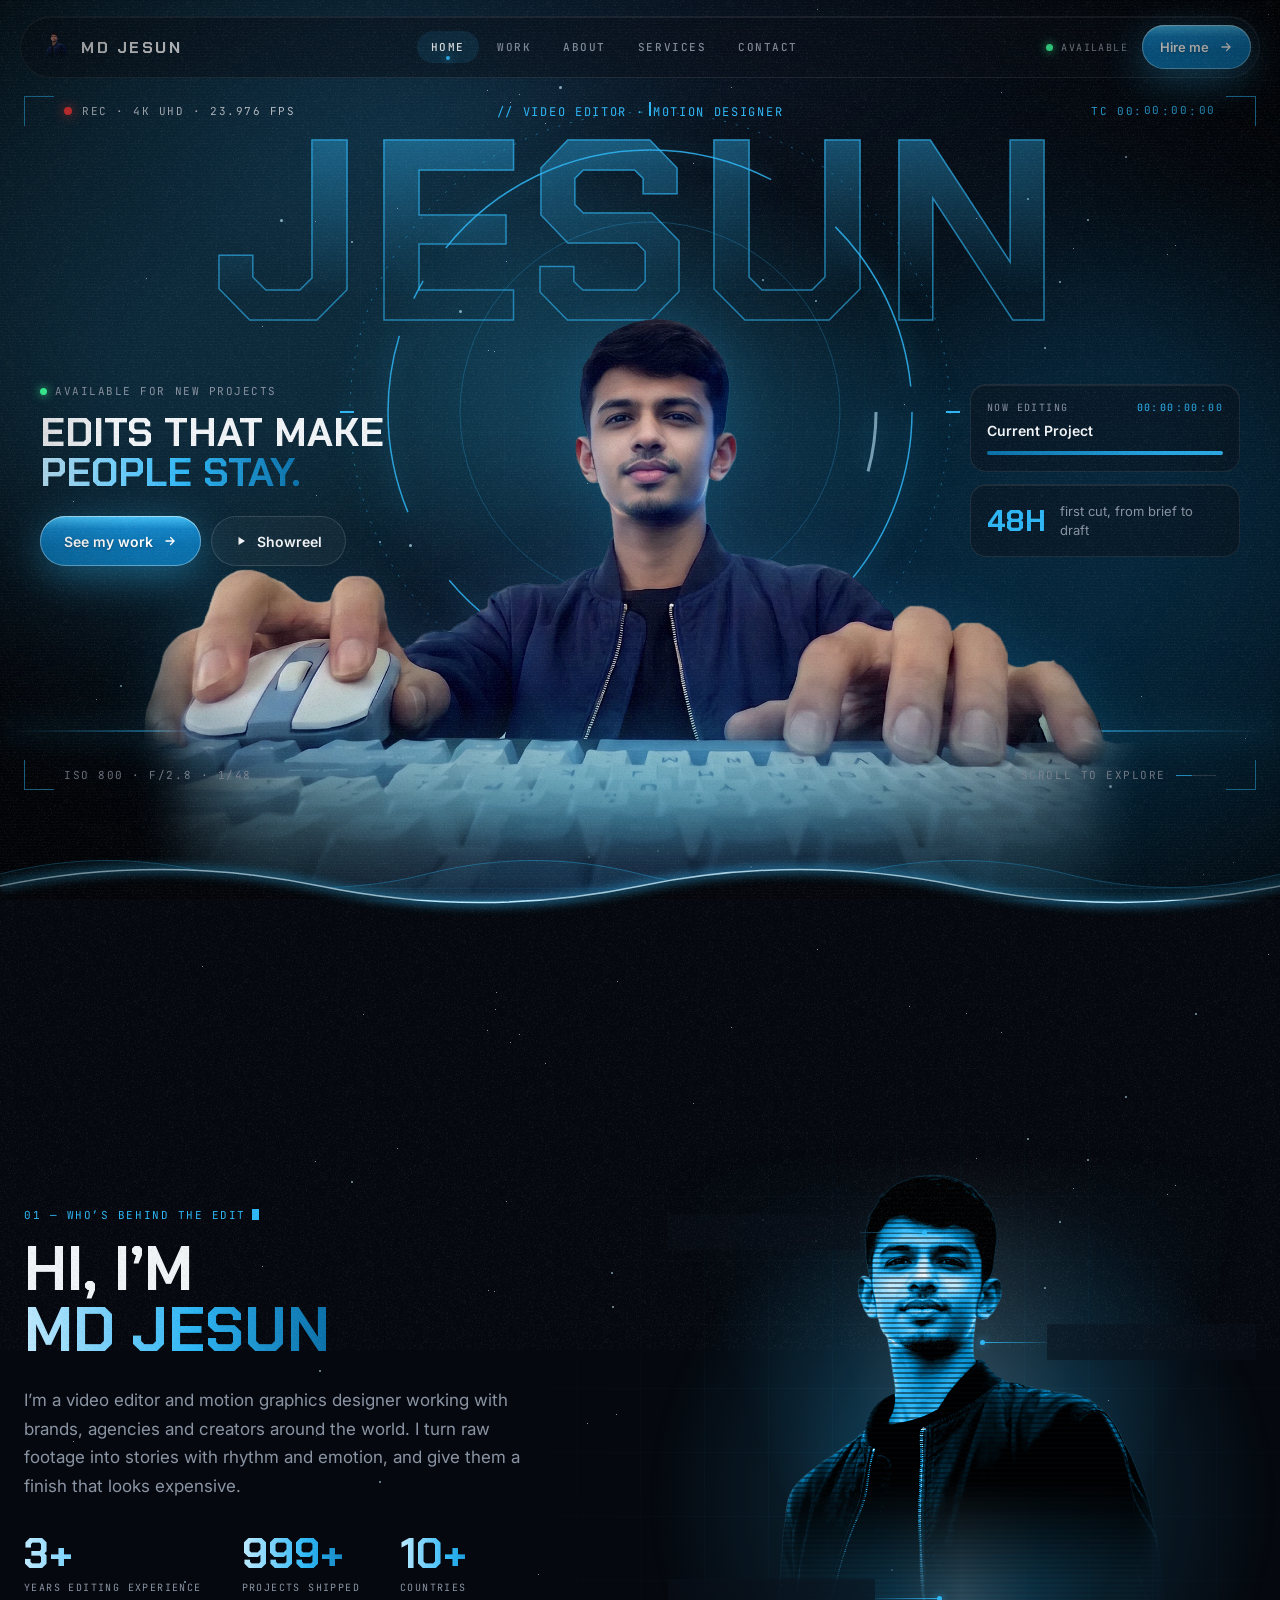
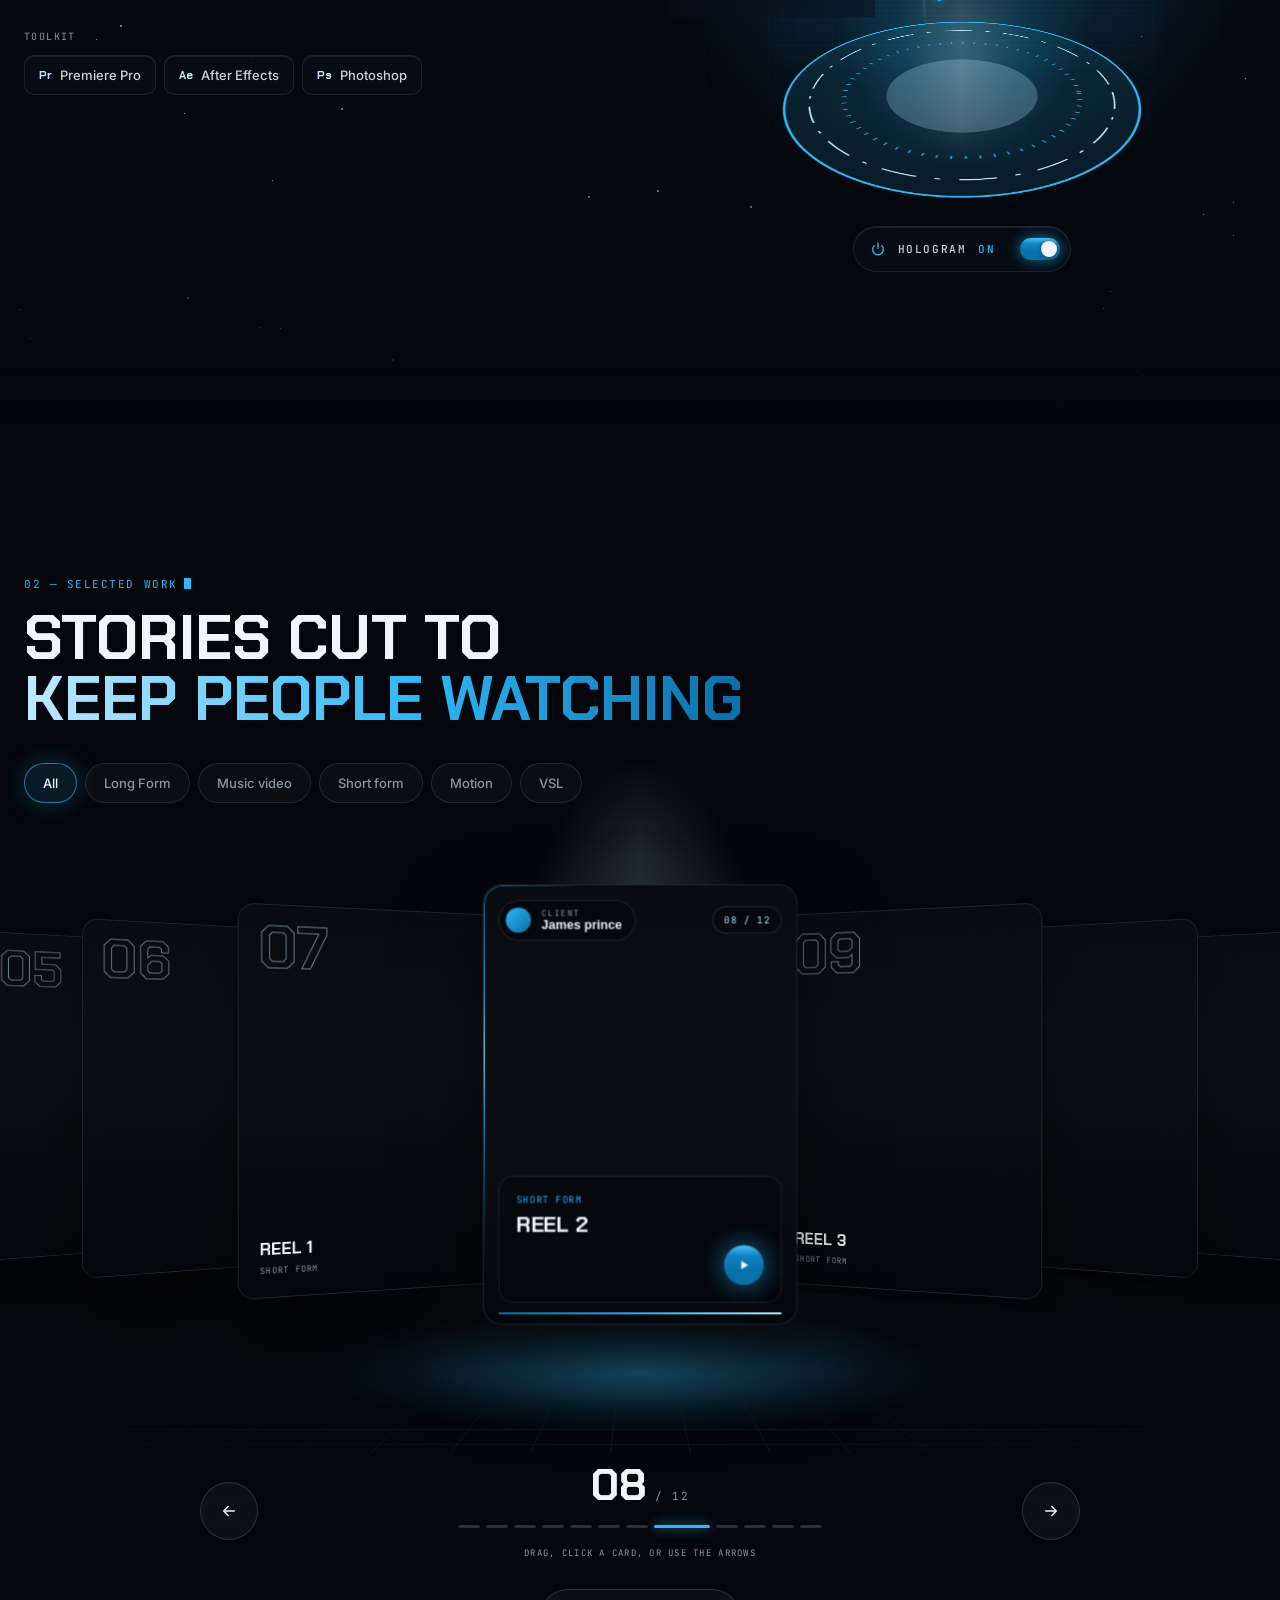
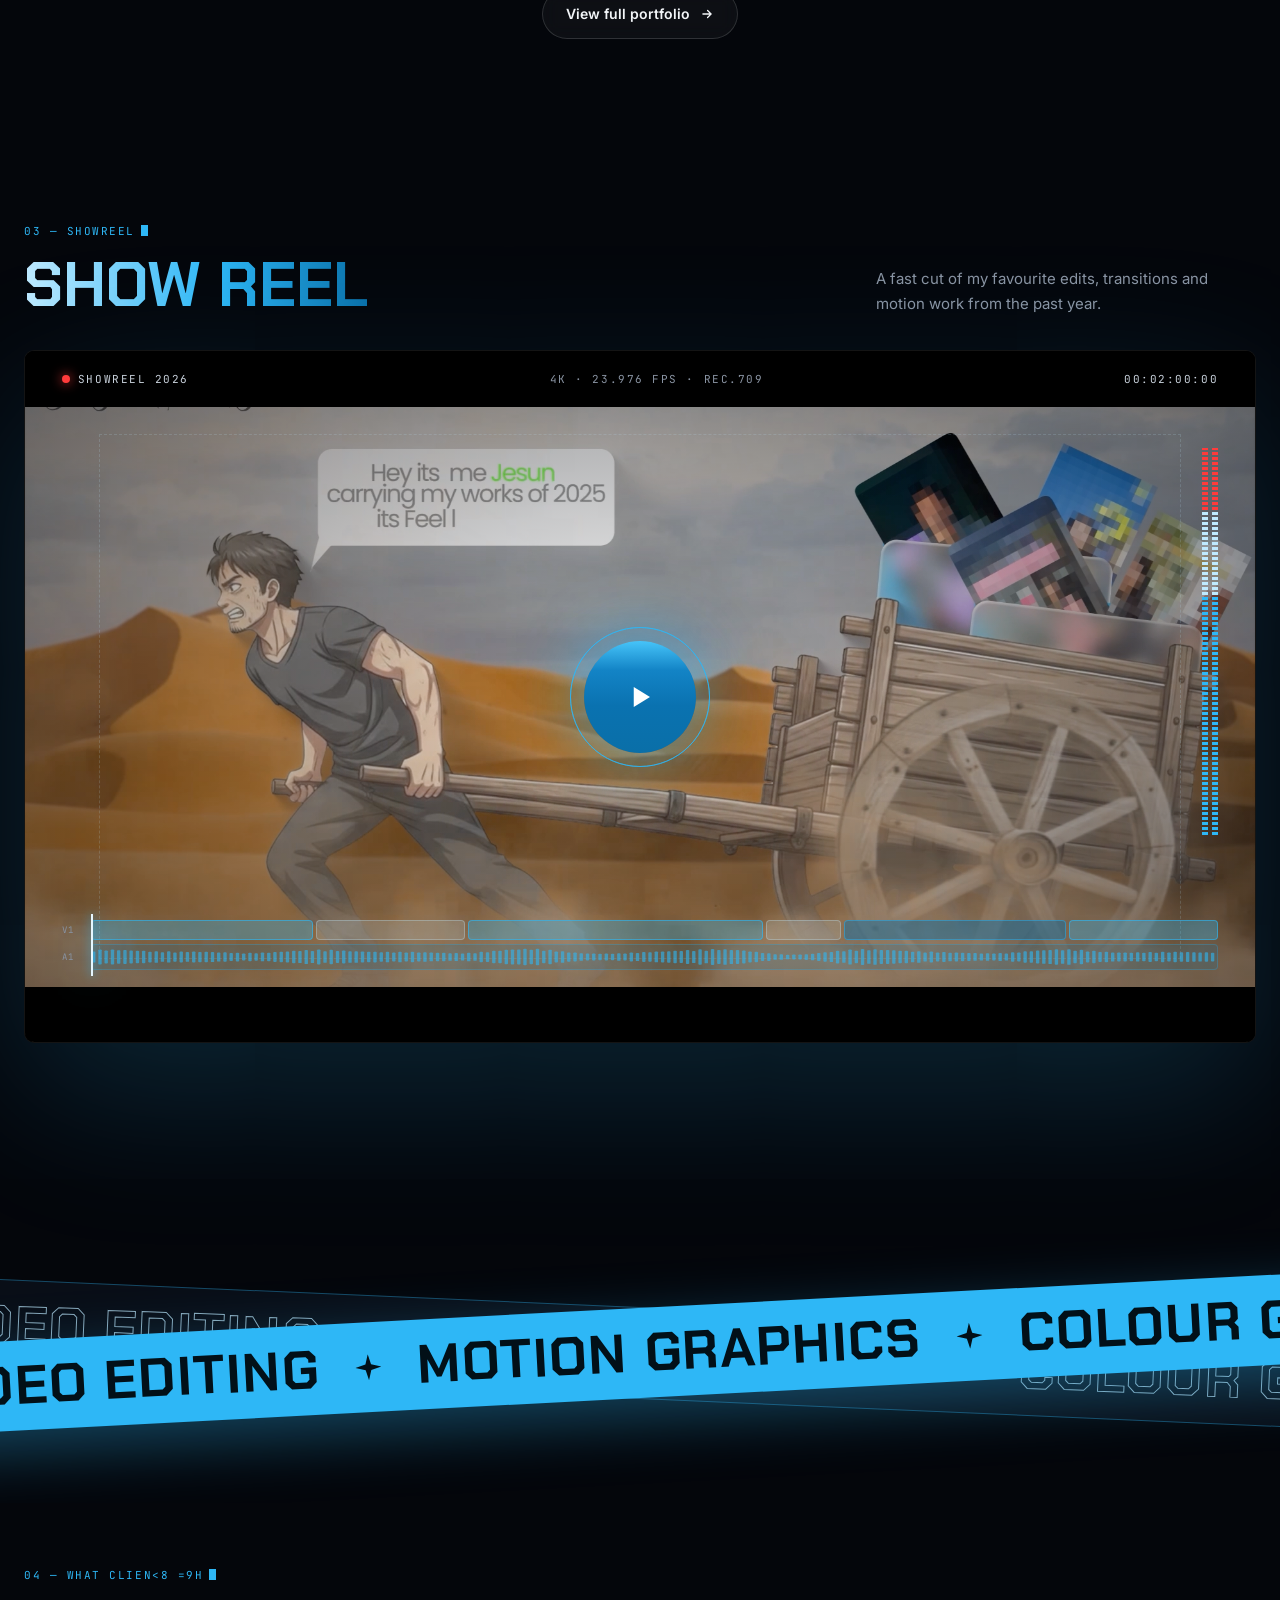
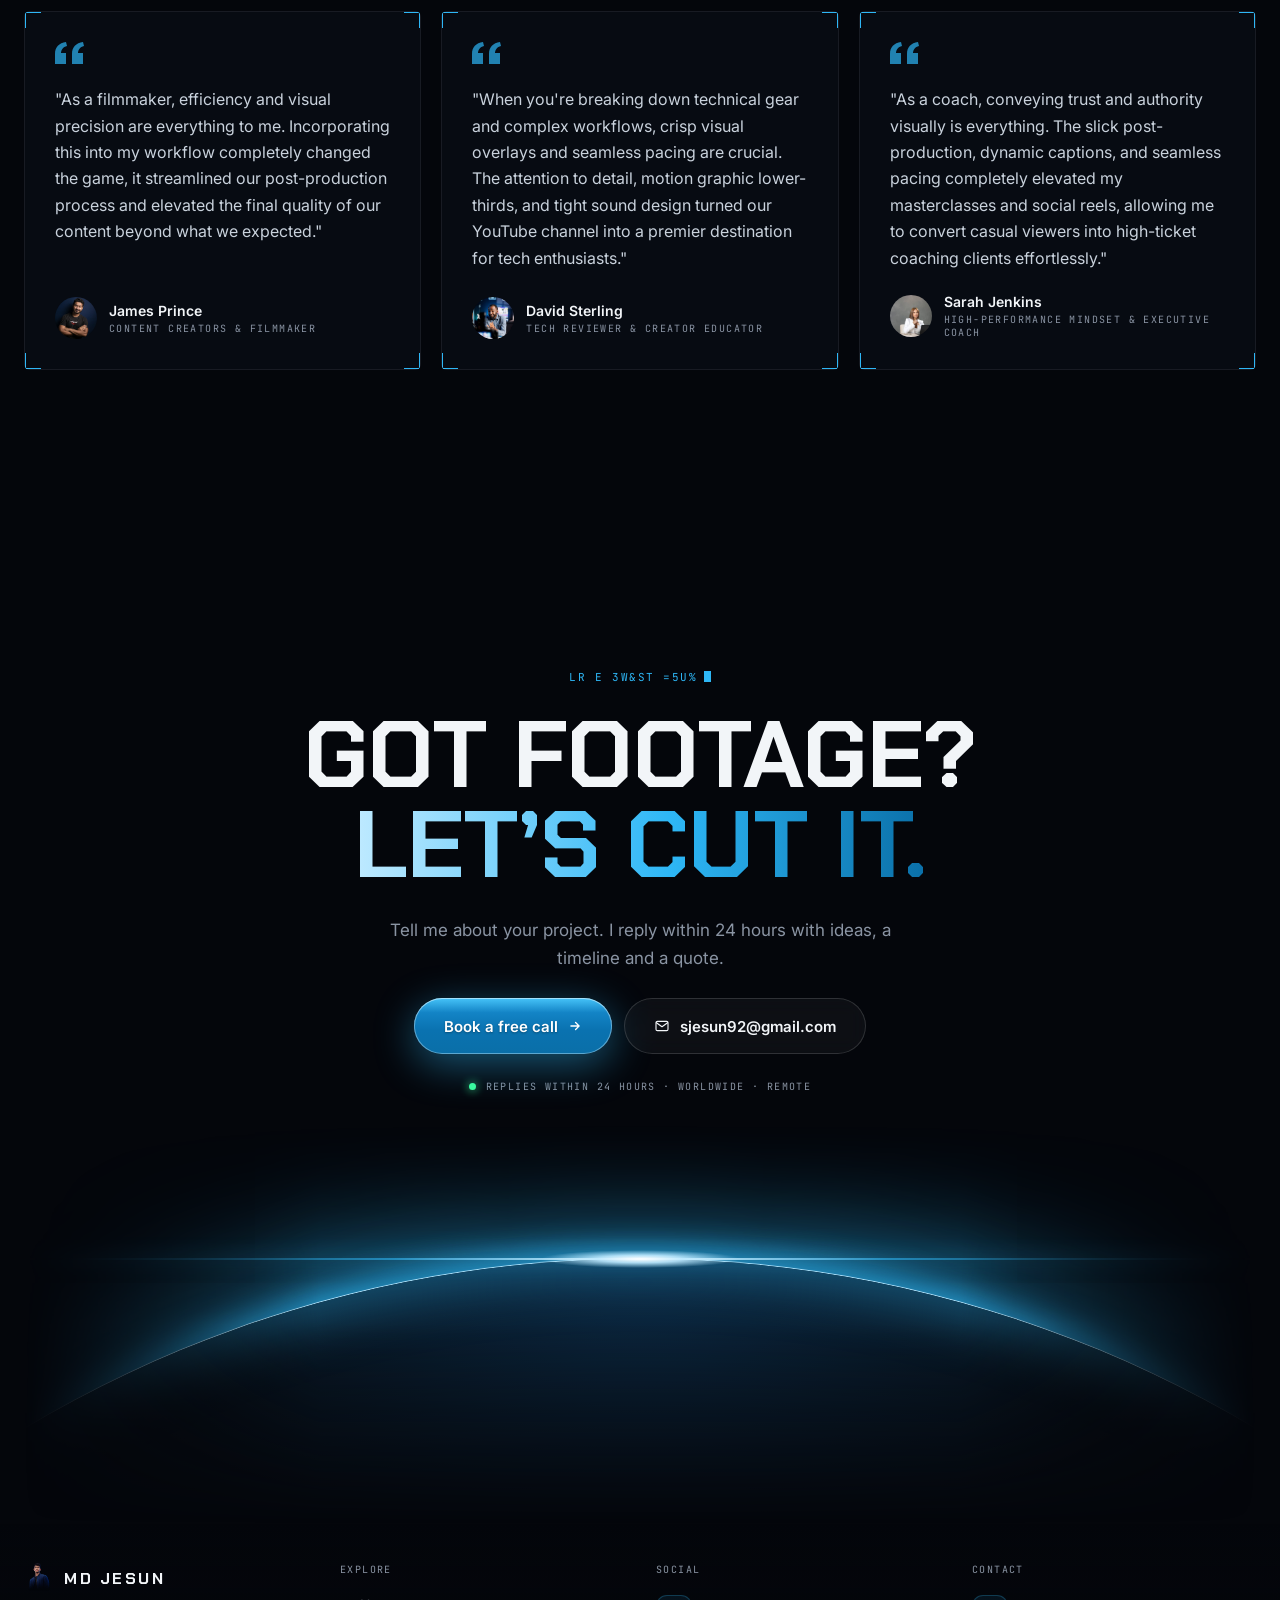
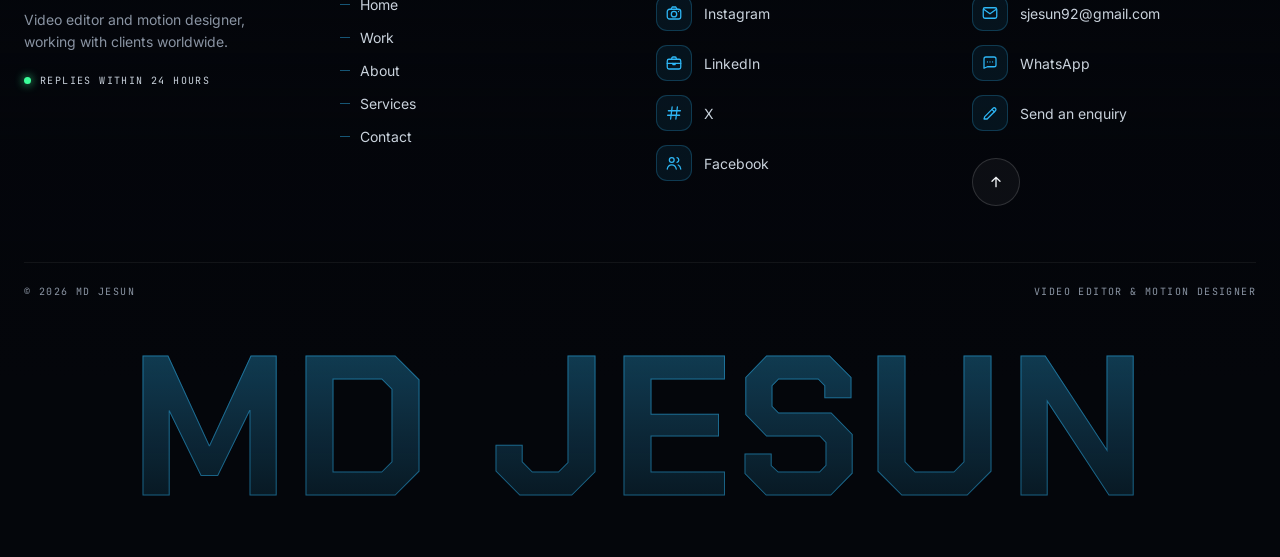
==== index.html @ 1165bc55 "Add files via upload" ====
<!doctype html>
<!-- Static export of the MD Jesun website. Edit content in the Admin Panel (PHP version) and export again. -->
<html lang="en" data-theme="midnight">
<head>
<meta charset="utf-8">
<meta name="viewport" content="width=device-width, initial-scale=1">
<title>MD Jesun — Video Editor &amp; Motion Designer</title>
<meta name="description" content="MD Jesun is a video editor and motion graphics designer cutting commercials, YouTube content and brand films for clients worldwide.">
<meta name="theme-color" content="#04060B">
<meta property="og:type" content="website">
<meta property="og:title" content="MD Jesun — Video Editor &amp; Motion Designer">
<meta property="og:description" content="MD Jesun is a video editor and motion graphics designer cutting commercials, YouTube content and brand films for clients worldwide.">
<link rel="icon" href="assets/img/favicon.svg?v=1793977056">
<link rel="preconnect" href="https://fonts.googleapis.com">
<link rel="preconnect" href="https://fonts.gstatic.com" crossorigin>
<link href="https://fonts.googleapis.com/css2?family=Chakra+Petch:wght@500;600;700&amp;family=Inter:wght@400;500;600&amp;family=JetBrains+Mono:wght@400;500;600&amp;display=swap" rel="stylesheet">
<link rel="stylesheet" href="assets/css/themes.css?v=1793976579">
<link rel="stylesheet" href="assets/css/style.css?v=1794069111">
<style>@view-transition{navigation:auto}</style>
<script>try{if(sessionStorage.getItem('mdj-intro')){document.documentElement.classList.add('no-intro')}else{sessionStorage.setItem('mdj-intro','1')}}catch(e){}</script>
</head>
<body>
<div class="site" id="site" data-page="home">
<div class="intro" aria-hidden="true">
<div class="intro-top"></div>
<div class="intro-bot"></div>
<div class="intro-core">
<svg class="intro-logo ico-b" width="64" height="64" viewBox="0 0 30 30"><path class="strk" d="M15 1.5 27 8.5v13L15 28.5 3 21.5v-13z" fill="none" stroke="currentColor" stroke-width="1.2"></path><path class="fillp" d="M12 10v10l8-5z" fill="currentColor"></path></svg>
<div class="intro-name">MD Jesun</div>
<div class="intro-bar"><span></span></div>
<div class="intro-num"></div>
</div>
<div class="intro-line"></div>
</div>
<div class="sprog" aria-hidden="true"><i id="sprog"></i></div>
<div class="bgfx" aria-hidden="true">
<div class="aur aur1"></div><div class="aur aur2"></div><div class="aur aur3"></div>
<div class="bggrid"></div>
<div class="stars s1"></div><div class="stars s2"></div><div class="stars s3"></div>
<div class="streak"></div><div class="streak streak2"></div>
</div>
<div class="fx-vig" aria-hidden="true"></div>
<div class="fx-scan" aria-hidden="true"></div>
<div class="fx-grain" aria-hidden="true"></div>
<div class="cursor" data-cursor-el="1" aria-hidden="true">
<div class="cur-ring" data-cur-ring="1"><i></i><span class="cur-lbl"><span class="l-play">Play</span><span class="l-drag">Drag</span><span class="l-view">View</span></span></div>
<div class="cur-dot" data-cur-dot="1"></div>
</div>
<header class="nav-wrap">
<nav class="nav glass" aria-label="Main">
<a class="brand" href="/" aria-label="MD Jesun, home">
<img class="brand-logo" src="uploads/holo-jesun-20261107-160005-092f34.webp?v=1794075524" alt="" width="30" height="30"><span class="display" style="font-weight: 700; font-size: 16px; letter-spacing: .16em">MD Jesun</span>
</a>
<div class="navlinks">
<a class="navlink active" href="/" aria-current="page">Home</a>
<a class="navlink" href="/portfolio">Work</a>
<a class="navlink" href="/about">About</a>
<a class="navlink" href="/services">Services</a>
<a class="navlink" href="/contact">Contact</a>
</div>
<div class="nav-right">
<span class="avail mono"><span class="gdot"></span>Available</span>
<a class="btn btn-primary btn-sm" href="/contact" data-magnet="1">Hire me<svg width="14" height="14" viewBox="0 0 24 24" fill="none" stroke="currentColor" stroke-width="2.2" stroke-linecap="round" aria-hidden="true"><path d="M5 12h14M13 6l6 6-6 6"></path></svg></a>
<button class="menu-btn" id="menuBtn" type="button" aria-label="Menu" aria-expanded="false" aria-controls="mmenu"><svg width="18" height="18" viewBox="0 0 24 24" fill="none" stroke="currentColor" stroke-width="2" stroke-linecap="round" aria-hidden="true"><path d="M4 8h16M4 16h16"></path></svg></button>
</div>
</nav>
<div class="mmenu glass" id="mmenu" hidden>
<a class="mlink" href="/">Home</a>
<a class="mlink" href="/portfolio">Work</a>
<a class="mlink" href="/about">About</a>
<a class="mlink" href="/services">Services</a>
<a class="mlink" href="/contact">Contact</a>
<a class="btn btn-primary" href="/contact">Hire me</a>
</div>
</header>
<main style="position: relative; z-index: 1">
<div class="hero-wrap" data-chapter="Intro">
<section id="top" class="hero" aria-label="Introduction">
<div class="hero-inner" data-hero="1">
<div class="h-glow"></div>
<div class="floor"></div>
<div class="horizon"></div>
<div class="par par-rings">
<svg class="rings" viewBox="0 0 640 640" aria-hidden="true">
<g class="spin"><circle cx="320" cy="320" r="300" fill="none" style="stroke: rgb(var(--b) / .5)" stroke-width="1" stroke-dasharray="2 10"></circle></g>
<g class="spin-r"><circle cx="320" cy="320" r="262" fill="none" style="stroke: rgb(var(--b) / .85)" stroke-width="1.5" stroke-dasharray="180 40 20 40 360 80"></circle></g>
<g class="spin-f"><circle cx="320" cy="320" r="226" fill="none" style="stroke: rgb(var(--ice) / .6)" stroke-width="3" stroke-dasharray="60 1360"></circle></g>
<circle cx="320" cy="320" r="190" fill="none" style="stroke: rgb(var(--b) / .25)" stroke-width="1"></circle>
<g class="spin-r"><path d="M320 10v14M320 616v14M10 320h14M616 320h14" style="stroke: rgb(var(--b))" stroke-width="2"></path></g>
</svg>
</div>
<div class="par par-name">
<div class="h-eyebrow mono"><span style="animation-timing-function: steps(33)">// Video editor · Motion designer</span></div>
<h1 class="giant" data-text="JESUN" aria-label="MD Jesun — Video editor &amp; motion designer">JESUN</h1>
</div>
<div class="par par-photo">
<div class="hero-photo" style="--hero-mask: url('/assets/img/hero-jesun.webp')">
<div class="ph-feather">
<div class="ph-reveal">
<img src="assets/img/hero-jesun.webp?v=1793977055" alt="MD Jesun">
<div class="silo ph-tint"></div>
<div class="silo ph-screen"></div>
<div class="silo ph-sweep"></div>
</div>
<div class="silo ph-scan"></div>
</div>
</div>
<div class="kb-glow"></div>
</div>
<span class="dust" style="left: 6%; top: 12%; width: 1px; height: 1px; animation-duration: 6.0s; animation-delay: -0.0s"></span>
<span class="dust" style="left: 43%; top: 65%; width: 2px; height: 2px; animation-duration: 7.6s; animation-delay: -0.7s"></span>
<span class="dust" style="left: 80%; top: 54%; width: 3px; height: 3px; animation-duration: 9.2s; animation-delay: -1.4s"></span>
<span class="dust" style="left: 29%; top: 43%; width: 1px; height: 1px; animation-duration: 10.8s; animation-delay: -2.1s"></span>
<span class="dust" style="left: 66%; top: 32%; width: 2px; height: 2px; animation-duration: 12.4s; animation-delay: -2.8s"></span>
<span class="dust" style="left: 15%; top: 21%; width: 3px; height: 3px; animation-duration: 6.0s; animation-delay: -3.5s"></span>
<span class="dust" style="left: 52%; top: 74%; width: 1px; height: 1px; animation-duration: 7.6s; animation-delay: -4.2s"></span>
<span class="dust" style="left: 89%; top: 63%; width: 2px; height: 2px; animation-duration: 9.2s; animation-delay: -4.9s"></span>
<span class="dust" style="left: 38%; top: 52%; width: 3px; height: 3px; animation-duration: 10.8s; animation-delay: -5.6s"></span>
<span class="dust" style="left: 75%; top: 41%; width: 1px; height: 1px; animation-duration: 12.4s; animation-delay: -6.3s"></span>
<span class="dust" style="left: 24%; top: 30%; width: 2px; height: 2px; animation-duration: 6.0s; animation-delay: -7.0s"></span>
<span class="dust" style="left: 61%; top: 19%; width: 3px; height: 3px; animation-duration: 7.6s; animation-delay: -7.7s"></span>
<span class="dust" style="left: 10%; top: 72%; width: 1px; height: 1px; animation-duration: 9.2s; animation-delay: -8.4s"></span>
<span class="dust" style="left: 47%; top: 61%; width: 2px; height: 2px; animation-duration: 10.8s; animation-delay: -9.1s"></span>
<span class="dust" style="left: 84%; top: 50%; width: 3px; height: 3px; animation-duration: 12.4s; animation-delay: -9.8s"></span>
<span class="dust" style="left: 33%; top: 39%; width: 1px; height: 1px; animation-duration: 6.0s; animation-delay: -10.5s"></span>
<span class="dust" style="left: 70%; top: 28%; width: 2px; height: 2px; animation-duration: 7.6s; animation-delay: -11.2s"></span>
<span class="dust" style="left: 19%; top: 17%; width: 3px; height: 3px; animation-duration: 9.2s; animation-delay: -11.9s"></span>
<span class="dust" style="left: 56%; top: 70%; width: 1px; height: 1px; animation-duration: 10.8s; animation-delay: -12.6s"></span>
<span class="dust" style="left: 93%; top: 59%; width: 2px; height: 2px; animation-duration: 12.4s; animation-delay: -13.3s"></span>
<span class="dust" style="left: 42%; top: 48%; width: 3px; height: 3px; animation-duration: 6.0s; animation-delay: -14.0s"></span>
<span class="dust" style="left: 79%; top: 37%; width: 1px; height: 1px; animation-duration: 7.6s; animation-delay: -14.7s"></span>
<span class="dust" style="left: 28%; top: 26%; width: 2px; height: 2px; animation-duration: 9.2s; animation-delay: -15.4s"></span>
<span class="dust" style="left: 65%; top: 15%; width: 3px; height: 3px; animation-duration: 10.8s; animation-delay: -16.1s"></span>
<span class="dust" style="left: 14%; top: 68%; width: 1px; height: 1px; animation-duration: 12.4s; animation-delay: -16.8s"></span>
<span class="dust" style="left: 51%; top: 57%; width: 2px; height: 2px; animation-duration: 6.0s; animation-delay: -17.5s"></span>
<span class="dust" style="left: 88%; top: 46%; width: 3px; height: 3px; animation-duration: 7.6s; animation-delay: -18.2s"></span>
<span class="dust" style="left: 37%; top: 35%; width: 1px; height: 1px; animation-duration: 9.2s; animation-delay: -18.9s"></span>
<div class="par par-ui">
<div class="hero-left">
<div class="mono hero-tag"><span class="gdot"></span>Available for new projects</div>
<p class="display hero-h"><span class="ln"><span class="d19">Edits that make</span></span><span class="ln"><span class="grad d21">people stay.</span></span></p>
<div class="hero-cta">
<a class="btn btn-primary" href="/portfolio" data-magnet="1">See my work<svg width="14" height="14" viewBox="0 0 24 24" fill="none" stroke="currentColor" stroke-width="2.2" stroke-linecap="round" aria-hidden="true"><path d="M5 12h14M13 6l6 6-6 6"></path></svg></a>
<a class="btn btn-ghost" href="#showreel" data-cur="play" data-video="https://youtu.be/x6DI0gQvqek" data-video-title=" Show reel"><svg width="12" height="12" viewBox="0 0 24 24" aria-hidden="true"><path d="M7 4v16l13-8z" fill="currentColor"></path></svg>Showreel</a>
</div>
</div>
<div class="hero-right">
<div class="hchip d26">
<div class="glass float hchip-in">
<div class="mono" style="font-size: 10px; color: rgb(var(--mut)); display: flex; justify-content: space-between; gap: 10px"><span>Now editing</span><span class="tc" style="color: rgb(var(--b))">00:<span class="tcd"><span class="tcs mm">00
01
02
03
04
05
06
07
08
09
10
11
12
13
14
15
16
17
18
19
20
21
22
23
24
25
26
27
28
29
30
31
32
33
34
35
36
37
38
39
40
41
42
43
44
45
46
47
48
49
50
51
52
53
54
55
56
57
58
59</span></span>:<span class="tcd"><span class="tcs ss">00
01
02
03
04
05
06
07
08
09
10
11
12
13
14
15
16
17
18
19
20
21
22
23
24
25
26
27
28
29
30
31
32
33
34
35
36
37
38
39
40
41
42
43
44
45
46
47
48
49
50
51
52
53
54
55
56
57
58
59</span></span>:<span class="tcd"><span class="tcs ff">00
01
02
03
04
05
06
07
08
09
10
11
12
13
14
15
16
17
18
19
20
21
22
23</span></span></span></div>
<div style="margin-top: 8px; font-size: 14px; font-weight: 600">Current Project</div>
<div class="nb"><span></span></div>
</div>
</div>
<div class="hchip d29">
<div class="glass float hchip-in" style="animation-delay: -3s; display: flex; align-items: center; gap: 14px">
<div class="display" style="font-size: 30px; font-weight: 700; color: rgb(var(--b))">48h</div>
<div style="font-size: 13px; line-height: 1.4; color: rgb(var(--mut))">first cut, from brief to draft</div>
</div>
</div>
</div>
</div>
<span class="corner c-tl"></span><span class="corner c-tr"></span><span class="corner c-bl"></span><span class="corner c-br"></span>
<div class="hud-read hr-tl mono"><span class="rec"></span>REC · 4K UHD · 23.976 fps</div>
<div class="hud-read hr-tr mono"><span class="tc">TC&#160;00:<span class="tcd"><span class="tcs mm">00
01
02
03
04
05
06
07
08
09
10
11
12
13
14
15
16
17
18
19
20
21
22
23
24
25
26
27
28
29
30
31
32
33
34
35
36
37
38
39
40
41
42
43
44
45
46
47
48
49
50
51
52
53
54
55
56
57
58
59</span></span>:<span class="tcd"><span class="tcs ss">00
01
02
03
04
05
06
07
08
09
10
11
12
13
14
15
16
17
18
19
20
21
22
23
24
25
26
27
28
29
30
31
32
33
34
35
36
37
38
39
40
41
42
43
44
45
46
47
48
49
50
51
52
53
54
55
56
57
58
59</span></span>:<span class="tcd"><span class="tcs ff">00
01
02
03
04
05
06
07
08
09
10
11
12
13
14
15
16
17
18
19
20
21
22
23</span></span></span></div>
<div class="hud-read hr-bl mono">ISO 800 · f/2.8 · 1/48</div>
<div class="hud-read hr-br mono">Scroll to explore<span class="scroll-ind"></span></div>
</div>
</section>
</div>
<div class="slide-wrap"><div class="wave-wrap" aria-hidden="true"><svg class="wave wave-back" viewBox="0 0 2880 120" preserveAspectRatio="none"><path d="M0 52 C80 34 160 34 240 52 S400 70 480 52 S640 34 720 52 S880 70 960 52 S1120 34 1200 52 S1360 70 1440 52 S1600 34 1680 52 S1840 70 1920 52 S2080 34 2160 52 S2320 70 2400 52 S2560 34 2640 52 S2800 70 2880 52 L2880 120 L0 120 Z" style="fill: rgb(var(--b) / .08)"></path><path d="M0 52 C80 34 160 34 240 52 S400 70 480 52 S640 34 720 52 S880 70 960 52 S1120 34 1200 52 S1360 70 1440 52 S1600 34 1680 52 S1840 70 1920 52 S2080 34 2160 52 S2320 70 2400 52 S2560 34 2640 52 S2800 70 2880 52" fill="none" style="stroke: rgb(var(--b) / .45)" stroke-width="1" vector-effect="non-scaling-stroke"></path></svg><svg class="wave wave-front" viewBox="0 0 2880 120" preserveAspectRatio="none"><defs><filter id="wglow" x="-5%" y="-60%" width="110%" height="220%"><feGaussianBlur stdDeviation="5"></feGaussianBlur></filter></defs><path d="M0 64 C120 42 240 42 360 64 S600 86 720 64 S960 42 1080 64 S1320 86 1440 64 S1680 42 1800 64 S2040 86 2160 64 S2400 42 2520 64 S2760 86 2880 64 L2880 120 L0 120 Z" style="fill: rgb(var(--bg2))"></path><path d="M0 64 C120 42 240 42 360 64 S600 86 720 64 S960 42 1080 64 S1320 86 1440 64 S1680 42 1800 64 S2040 86 2160 64 S2400 42 2520 64 S2760 86 2880 64" fill="none" style="stroke: rgb(var(--b))" stroke-width="8" opacity=".55" filter="url(#wglow)"></path><path d="M0 64 C120 42 240 42 360 64 S600 86 720 64 S960 42 1080 64 S1320 86 1440 64 S1680 42 1800 64 S2040 86 2160 64 S2400 42 2520 64 S2760 86 2880 64" fill="none" style="stroke: rgb(var(--ice))" stroke-width="1.5" vector-effect="non-scaling-stroke"></path></svg></div><div class="slide-bg" aria-hidden="true"><div class="stars s1"></div><div class="stars s2"></div><div class="slide-grid"></div></div><section id="about" class="about-sec home-about sec" data-sec="about" data-chapter="01 — Who’s behind the edit">
<div class="about-inner">
<div class="about-copy">
<div class="mono eyebrow tw" data-scr="1" style="--n:26">01 — Who’s behind the edit</div><h2 class="display h2 rv-t"><span class="ln"><span>Hi, I’m</span></span><span class="ln"><span class="grad">MD Jesun</span></span></h2><div class="lead rv" style="margin-top: 24px; max-width: 520px"><p>I’m a video editor and motion graphics designer working with brands, agencies and creators around the world. I turn raw footage into stories with rhythm and emotion, and give them a finish that looks expensive.</p></div>
<div class="stats">
<div class="stat rv"><div class="stat-n grad" data-count="3+">3+</div><div class="mono stat-l">Years editing experience</div></div><div class="stat rv"><div class="stat-n grad" data-count="1000+">1000+</div><div class="mono stat-l">Projects shipped</div></div><div class="stat rv"><div class="stat-n grad" data-count="10+">10+</div><div class="mono stat-l">Countries</div></div></div>
<div class="mono rv tk-l">Toolkit</div>
<div class="tools">
<span class="tool glass rv"><b>Pr</b>Premiere Pro</span>
<span class="tool glass rv"><b>Ae</b>After Effects</span>
<span class="tool glass rv"><b>Ps</b>Photoshop</span>
</div>
<div class="rv" style="margin-top: 34px"><a class="btn btn-ghost" href="/about" data-magnet="1">More about me<svg width="14" height="14" viewBox="0 0 24 24" fill="none" stroke="currentColor" stroke-width="2.2" stroke-linecap="round" aria-hidden="true"><path d="M5 12h14M13 6l6 6-6 6"></path></svg></a></div>
</div>

<div class="holo-col">
<div class="holo-stage" id="holoStage" style="--holo-mask: url('/assets/img/holo-jesun.webp')">
<div class="holo-glow"></div>
<div class="holo-power">
<div class="holo-cone"></div>
<div class="holo-fig">
<div class="holo-wipe">
<div class="holo-reveal">
<div class="silo-h holo-occl"></div>
<img src="assets/img/holo-jesun.webp?v=1793977055" alt="Hologram portrait of MD Jesun">
<div class="silo-h holo-tint"></div>
<div class="silo-h holo-lines"></div>
<div class="silo-h holo-sweep"></div>
</div>
</div>
<div class="silo-h holo-scan"></div>
</div>
<div class="tagw td1" style="left: 0; top: 104px"><div class="tag glass mono float">Subject // <b>MD Jesun</b></div><span class="tline tl-r"></span></div>
<div class="tagw td2" style="right: 0; top: 214px"><div class="tag glass mono float" style="animation-delay: -2s">Role // <b>Edit · Motion</b></div><span class="tline tl-l"></span></div>
<div class="tagw td3" style="left: 0; top: 470px"><div class="tag glass mono float" style="animation-delay: -4s">Status // <span class="gdot"></span><b style="color: #3BFF9A">Available</b></div><span class="tline tl-r"></span></div>
</div>
<div class="holo-base">
<svg viewBox="0 0 460 460" width="460" height="460" aria-hidden="true" style="overflow: visible">
<circle cx="230" cy="230" r="218" style="fill: rgb(var(--b) / .10); stroke: rgb(var(--b))" stroke-width="3"></circle>
<g style="transform-origin: 230px 230px; animation: spin 14s linear infinite"><circle cx="230" cy="230" r="188" fill="none" style="stroke: rgb(var(--ice))" stroke-width="2" stroke-dasharray="40 20 6 20"></circle></g>
<g style="transform-origin: 230px 230px; animation: spin 22s linear infinite reverse"><circle cx="230" cy="230" r="146" fill="none" style="stroke: rgb(var(--b) / .8)" stroke-width="6" stroke-dasharray="2 14"></circle></g>
<circle cx="230" cy="230" r="94" style="fill: rgb(var(--ice) / .25)"></circle>
</svg>
</div>
<div class="holo-flash"></div>
</div>
<div class="holo-ctrl rv">
<button class="holo-toggle glass" id="holoBtn" type="button" aria-pressed="true" aria-label="Hologram power"><span class="ht-ico"><svg width="16" height="16" viewBox="0 0 24 24" fill="none" stroke="currentColor" stroke-width="2" stroke-linecap="round" aria-hidden="true"><path d="M12 3v8M6.3 7.2a8 8 0 1 0 11.4 0"></path></svg></span><span>Hologram</span><span class="ht-state" id="holoState">On</span><span class="ht-sw"></span></button>
</div>
</div>
</div>
</section>
</div><section id="work" class="work sec" data-sec="work" data-chapter="02 — Selected work">
<div class="wrap head-row" style="position: relative; z-index: 2">
<div>
<div class="mono eyebrow tw" data-scr="1" style="--n:18">02 — Selected work</div><h2 class="display h2 rv-t"><span class="ln"><span>Stories cut to</span></span><span class="ln"><span class="grad">keep people watching</span></span></h2></div>
<div class="pills rv" id="cfPills">
<button class="pill pill-on" type="button" data-filter="All" aria-pressed="true">All</button>
<button class="pill" type="button" data-filter="Long Form" aria-pressed="false">Long Form</button>
<button class="pill" type="button" data-filter="Music video" aria-pressed="false">Music video</button>
<button class="pill" type="button" data-filter="Short form" aria-pressed="false">Short form</button>
<button class="pill" type="button" data-filter="Motion" aria-pressed="false">Motion</button>
<button class="pill" type="button" data-filter="VSL" aria-pressed="false">VSL</button>
</div>
</div>
<div class="cf-stage" id="cfStage" data-cur="drag" tabindex="0" role="region" aria-roledescription="carousel" aria-label="Featured work. Use the left and right arrow keys to browse." style="position: relative; z-index: 2">
<div class="cf-beam"></div>
<div class="cf-floor"></div>
<div class="cf-pool"></div>
<div class="cf-persp"><div class="cf-3d" id="cf3d"></div></div>
</div>
<div class="cf-ctrl rv" style="position: relative; z-index: 2">
<button class="cbtn" id="prevBtn" type="button" aria-label="Previous project" data-magnet="1"><svg width="18" height="18" viewBox="0 0 24 24" fill="none" stroke="currentColor" stroke-width="2" stroke-linecap="round" aria-hidden="true"><path d="M19 12H5M11 6l-6 6 6 6"></path></svg></button>
<div class="cf-meta">
<div class="cf-count"><span class="display cnum" id="cfNum">01</span><span class="mono ctot" id="cfTot">/ 12</span></div>
<div class="cf-ticks" id="cfTicks"></div>
<div class="mono cf-hint">Drag, click a card, or use the arrows</div>
</div>
<button class="cbtn" id="nextBtn" type="button" aria-label="Next project" data-magnet="1"><svg width="18" height="18" viewBox="0 0 24 24" fill="none" stroke="currentColor" stroke-width="2" stroke-linecap="round" aria-hidden="true"><path d="M5 12h14M13 6l6 6-6 6"></path></svg></button>
</div>
<script type="application/json" id="featured-data">[{"title":"Long video 1","cat":"Long Form","time":"","client":"James prince","result":"","video":"https://www.youtube.com/watch?v=mTCIVdjwXjQ\u0026t=18s","img":"uploads/mtcivdjwxjq-hd-20261107-151814-4f6ab2.jpg?v=1794075524"},{"title":"Long form video 2","cat":"Long Form","time":"","client":"Edwin Chan","result":"","video":"https://www.youtube.com/watch?v=hqBLatLzIGU","img":"uploads/screenshot-2026-11-07-at-3-48-54-am-20261107-151947-62a03a.png?v=1794075524"},{"title":"Long Form Video 3","cat":"Long Form","time":"","client":"","result":"","video":"https://youtu.be/RkA6tQUFDKw","img":"uploads/mq3-20261107-152027-31a8b2.webp?v=1794075524"},{"title":"Music Video","cat":"Music video","time":"","client":"Sunflowr music video","result":"Truned sunflower music into real visual","video":"https://youtu.be/Esx7agBVhfY","img":"uploads/screenshot-2026-11-07-at-3-30-42-am-20261107-152119-272076.png?v=1794075524"},{"title":"Fitness Reel","cat":"Short form","time":"","client":"Steven hoschak","result":"High-converting short-form edit designed to drive clicks.","video":"https://youtube.com/shorts/MitU7zMCU_s","img":"uploads/screenshot-2026-11-07-at-3-11-14-am-20261107-152211-6212c7.png?v=1794075524"},{"title":"SaaS Explainer","cat":"Motion","time":"","client":"Spotify","result":"Created a Spotify  SAAS video from my self","video":"https://youtu.be/N8hudzvf6kg","img":"uploads/screenshot-2026-11-07-at-3-14-30-am-20261107-152304-aa9426.png?v=1794075524"},{"title":"Reel 1","cat":"Short form","time":"01:05","client":"James prince","result":"[One-line result or brief]","video":"https://www.youtube.com/shorts/R9djHTT5dRw","img":"uploads/screenshot-2026-11-07-at-4-07-22-am-20261107-152356-c9d377.png?v=1794075524"},{"title":"Reel 2","cat":"Short form","time":"","client":"James prince","result":"","video":"https://www.youtube.com/shorts/OdXhrWCMAVY","img":"uploads/screenshot-2026-11-07-at-4-01-21-am-20261107-152930-fe0904.png?v=1794075524"},{"title":"Reel 3","cat":"Short form","time":"","client":"James prince","result":"","video":"https://youtube.com/shorts/MitU7zMCU_s","img":"uploads/screenshot-2026-11-07-at-4-04-42-am-20261107-153021-aee922.png?v=1794075524"},{"title":"Reel 4","cat":"Short form","time":"","client":"","result":"","video":"https://youtube.com/shorts/x6XOaHf94sg?feature=share","img":"uploads/screenshot-2026-11-07-at-3-57-32-am-20261107-153056-ed4e39.png?v=1794075524"},{"title":"Real estate","cat":"Short form","time":"","client":"","result":"","video":"https://youtube.com/shorts/2OKa1pWIzXM?feature=share","img":"uploads/screenshot-2026-11-07-at-4-15-24-am-20261107-152706-90aa7e.png?v=1794075524"},{"title":"VSL","cat":"VSL","time":"","client":"","result":"","video":"https://youtu.be/FBS-UOhNsPw","img":"uploads/screenshot-2026-11-07-at-3-50-12-am-20261107-153141-34a953.png?v=1794075524"}]</script>
<div class="more-row rv"><a class="btn btn-ghost" href="/portfolio" data-magnet="1">View full portfolio<svg width="14" height="14" viewBox="0 0 24 24" fill="none" stroke="currentColor" stroke-width="2.2" stroke-linecap="round" aria-hidden="true"><path d="M5 12h14M13 6l6 6-6 6"></path></svg></a></div>
</section>
<section id="showreel" class="reel sec" data-sec="reel" data-chapter="03 — Showreel">
<div class="wrap">
<div class="reel-head">
<div>
<div class="mono eyebrow tw" data-scr="1" style="--n:13">03 — Showreel</div><h2 class="display h2 rv-t"><span class="ln"><span class="grad">Show reel</span></span></h2></div>
<p class="rv">A fast cut of my favourite edits, transitions and motion work from the past year.</p>
</div>
<div class="reel-frame rv rv-wipe" data-cur="play" data-video="https://youtu.be/x6DI0gQvqek" data-video-title=" Show reel">
<img class="reel-img" src="uploads/screenshot-2026-11-07-at-9-43-59-pm-20261107-154421-24e2cb.png?v=1794075524" alt="Showreel cover">
<div class="reel-shade"></div>
<div class="reel-safe"></div>
<div class="lb lb-top"></div>
<div class="lb lb-bot"></div>
<div class="reel-hud mono"><span style="display: flex; align-items: center; gap: 8px"><span class="rec"></span>Showreel 2026</span><span style="color: rgb(var(--mut))">4K · 23.976 fps · Rec.709</span><span>00:02:00:00</span></div>
<button class="reel-play" type="button" aria-label="Play showreel"><span class="rp-ring"></span><span class="rp-ring r2"></span><svg width="30" height="30" viewBox="0 0 24 24" aria-hidden="true"><path d="M7 4v16l13-8z" fill="#FFFFFF"></path></svg></button>
<div class="meters" aria-hidden="true"><span class="m"></span><span class="m m2"></span></div>
<div class="reel-tl" aria-hidden="true">
<div class="trk"><span class="mono trk-l">V1</span><div class="clips"><span class="clip" style="flex: 3"></span><span class="clip alt" style="flex: 2"></span><span class="clip" style="flex: 4"></span><span class="clip alt" style="flex: 1"></span><span class="clip dk" style="flex: 3"></span><span class="clip" style="flex: 2"></span></div></div>
<div class="trk"><span class="mono trk-l">A1</span><div class="wav"><svg viewBox="0 0 1000 36" preserveAspectRatio="none" aria-hidden="true"><g style="fill: rgb(var(--b) / .6)"><rect x="0.0" y="9.6" width="3" height="16.8" rx="1"></rect><rect x="5.6" y="6.8" width="3" height="22.3" rx="1"></rect><rect x="11.1" y="8.4" width="3" height="19.2" rx="1"></rect><rect x="16.7" y="6.7" width="3" height="22.6" rx="1"></rect><rect x="22.2" y="7.9" width="3" height="20.1" rx="1"></rect><rect x="27.8" y="7.5" width="3" height="21.0" rx="1"></rect><rect x="33.3" y="8.1" width="3" height="19.7" rx="1"></rect><rect x="38.9" y="8.8" width="3" height="18.5" rx="1"></rect><rect x="44.4" y="8.7" width="3" height="18.6" rx="1"></rect><rect x="50.0" y="10.0" width="3" height="16.1" rx="1"></rect><rect x="55.6" y="9.2" width="3" height="17.5" rx="1"></rect><rect x="61.1" y="10.9" width="3" height="14.3" rx="1"></rect><rect x="66.7" y="9.5" width="3" height="16.9" rx="1"></rect><rect x="72.2" y="11.1" width="3" height="13.9" rx="1"></rect><rect x="77.8" y="9.6" width="3" height="16.7" rx="1"></rect><rect x="83.3" y="10.6" width="3" height="14.7" rx="1"></rect><rect x="88.9" y="9.8" width="3" height="16.4" rx="1"></rect><rect x="94.4" y="10.4" width="3" height="15.3" rx="1"></rect><rect x="100.0" y="10.3" width="3" height="15.4" rx="1"></rect><rect x="105.6" y="10.5" width="3" height="15.1" rx="1"></rect><rect x="111.1" y="11.1" width="3" height="13.8" rx="1"></rect><rect x="116.7" y="10.9" width="3" height="14.2" rx="1"></rect><rect x="122.2" y="12.0" width="3" height="12.0" rx="1"></rect><rect x="127.8" y="11.5" width="3" height="13.1" rx="1"></rect><rect x="133.3" y="12.7" width="3" height="10.6" rx="1"></rect><rect x="138.9" y="11.7" width="3" height="12.6" rx="1"></rect><rect x="144.4" y="12.5" width="3" height="11.0" rx="1"></rect><rect x="150.0" y="11.4" width="3" height="13.1" rx="1"></rect><rect x="155.6" y="11.6" width="3" height="12.8" rx="1"></rect><rect x="161.1" y="10.6" width="3" height="14.8" rx="1"></rect><rect x="166.7" y="10.2" width="3" height="15.5" rx="1"></rect><rect x="172.2" y="9.6" width="3" height="16.7" rx="1"></rect><rect x="177.8" y="8.6" width="3" height="18.7" rx="1"></rect><rect x="183.3" y="9.0" width="3" height="18.1" rx="1"></rect><rect x="188.9" y="7.4" width="3" height="21.2" rx="1"></rect><rect x="194.4" y="8.9" width="3" height="18.2" rx="1"></rect><rect x="200.0" y="6.9" width="3" height="22.2" rx="1"></rect><rect x="205.6" y="9.2" width="3" height="17.6" rx="1"></rect><rect x="211.1" y="7.3" width="3" height="21.5" rx="1"></rect><rect x="216.7" y="9.1" width="3" height="17.8" rx="1"></rect><rect x="222.2" y="8.2" width="3" height="19.5" rx="1"></rect><rect x="227.8" y="9.4" width="3" height="17.3" rx="1"></rect><rect x="233.3" y="9.4" width="3" height="17.3" rx="1"></rect><rect x="238.9" y="9.7" width="3" height="16.5" rx="1"></rect><rect x="244.4" y="10.3" width="3" height="15.4" rx="1"></rect><rect x="250.0" y="10.0" width="3" height="16.1" rx="1"></rect><rect x="255.6" y="10.9" width="3" height="14.1" rx="1"></rect><rect x="261.1" y="10.0" width="3" height="16.0" rx="1"></rect><rect x="266.7" y="11.4" width="3" height="13.2" rx="1"></rect><rect x="272.2" y="10.0" width="3" height="16.0" rx="1"></rect><rect x="277.8" y="11.3" width="3" height="13.4" rx="1"></rect><rect x="283.3" y="10.2" width="3" height="15.5" rx="1"></rect><rect x="288.9" y="11.2" width="3" height="13.6" rx="1"></rect><rect x="294.4" y="10.9" width="3" height="14.3" rx="1"></rect><rect x="300.0" y="11.4" width="3" height="13.1" rx="1"></rect><rect x="305.6" y="11.7" width="3" height="12.6" rx="1"></rect><rect x="311.1" y="11.8" width="3" height="12.4" rx="1"></rect><rect x="316.7" y="12.4" width="3" height="11.3" rx="1"></rect><rect x="322.2" y="12.0" width="3" height="12.1" rx="1"></rect><rect x="327.8" y="12.6" width="3" height="10.8" rx="1"></rect><rect x="333.3" y="11.5" width="3" height="13.0" rx="1"></rect><rect x="338.9" y="12.2" width="3" height="11.6" rx="1"></rect><rect x="344.4" y="10.3" width="3" height="15.4" rx="1"></rect><rect x="350.0" y="10.7" width="3" height="14.7" rx="1"></rect><rect x="355.6" y="8.7" width="3" height="18.6" rx="1"></rect><rect x="361.1" y="8.7" width="3" height="18.7" rx="1"></rect><rect x="366.7" y="7.3" width="3" height="21.5" rx="1"></rect><rect x="372.2" y="6.8" width="3" height="22.5" rx="1"></rect><rect x="377.8" y="6.6" width="3" height="22.7" rx="1"></rect><rect x="383.3" y="5.7" width="3" height="24.7" rx="1"></rect><rect x="388.9" y="7.1" width="3" height="21.7" rx="1"></rect><rect x="394.4" y="5.8" width="3" height="24.4" rx="1"></rect><rect x="400.0" y="8.6" width="3" height="18.8" rx="1"></rect><rect x="405.6" y="7.1" width="3" height="21.7" rx="1"></rect><rect x="411.1" y="9.9" width="3" height="16.2" rx="1"></rect><rect x="416.7" y="9.2" width="3" height="17.6" rx="1"></rect><rect x="422.2" y="11.1" width="3" height="13.9" rx="1"></rect><rect x="427.8" y="11.2" width="3" height="13.6" rx="1"></rect><rect x="433.3" y="12.2" width="3" height="11.6" rx="1"></rect><rect x="438.9" y="12.6" width="3" height="10.7" rx="1"></rect><rect x="444.4" y="12.9" width="3" height="10.2" rx="1"></rect><rect x="450.0" y="13.3" width="3" height="9.5" rx="1"></rect><rect x="455.6" y="12.9" width="3" height="10.2" rx="1"></rect><rect x="461.1" y="13.2" width="3" height="9.6" rx="1"></rect><rect x="466.7" y="12.3" width="3" height="11.4" rx="1"></rect><rect x="472.2" y="12.9" width="3" height="10.3" rx="1"></rect><rect x="477.8" y="11.4" width="3" height="13.2" rx="1"></rect><rect x="483.3" y="11.9" width="3" height="12.2" rx="1"></rect><rect x="488.9" y="10.6" width="3" height="14.8" rx="1"></rect><rect x="494.4" y="10.8" width="3" height="14.3" rx="1"></rect><rect x="500.0" y="9.9" width="3" height="16.1" rx="1"></rect><rect x="505.6" y="9.7" width="3" height="16.5" rx="1"></rect><rect x="511.1" y="9.5" width="3" height="17.1" rx="1"></rect><rect x="516.7" y="8.6" width="3" height="18.8" rx="1"></rect><rect x="522.2" y="9.1" width="3" height="17.8" rx="1"></rect><rect x="527.8" y="7.4" width="3" height="21.1" rx="1"></rect><rect x="533.3" y="8.9" width="3" height="18.2" rx="1"></rect><rect x="538.9" y="6.5" width="3" height="23.1" rx="1"></rect><rect x="544.4" y="8.5" width="3" height="19.0" rx="1"></rect><rect x="550.0" y="5.9" width="3" height="24.1" rx="1"></rect><rect x="555.6" y="7.6" width="3" height="20.8" rx="1"></rect><rect x="561.1" y="6.3" width="3" height="23.4" rx="1"></rect><rect x="566.7" y="7.5" width="3" height="21.1" rx="1"></rect><rect x="572.2" y="7.6" width="3" height="20.8" rx="1"></rect><rect x="577.8" y="8.3" width="3" height="19.3" rx="1"></rect><rect x="583.3" y="9.7" width="3" height="16.6" rx="1"></rect><rect x="588.9" y="10.1" width="3" height="15.8" rx="1"></rect><rect x="594.4" y="11.9" width="3" height="12.1" rx="1"></rect><rect x="600.0" y="12.2" width="3" height="11.7" rx="1"></rect><rect x="605.6" y="13.7" width="3" height="8.5" rx="1"></rect><rect x="611.1" y="13.8" width="3" height="8.4" rx="1"></rect><rect x="616.7" y="14.5" width="3" height="7.0" rx="1"></rect><rect x="622.2" y="14.4" width="3" height="7.3" rx="1"></rect><rect x="627.8" y="14.3" width="3" height="7.4" rx="1"></rect><rect x="633.3" y="13.7" width="3" height="8.7" rx="1"></rect><rect x="638.9" y="13.0" width="3" height="10.0" rx="1"></rect><rect x="644.4" y="12.1" width="3" height="11.8" rx="1"></rect><rect x="650.0" y="10.8" width="3" height="14.3" rx="1"></rect><rect x="655.6" y="10.4" width="3" height="15.2" rx="1"></rect><rect x="661.1" y="8.5" width="3" height="19.1" rx="1"></rect><rect x="666.7" y="9.2" width="3" height="17.6" rx="1"></rect><rect x="672.2" y="6.7" width="3" height="22.7" rx="1"></rect><rect x="677.8" y="8.6" width="3" height="18.7" rx="1"></rect><rect x="683.3" y="5.9" width="3" height="24.1" rx="1"></rect><rect x="688.9" y="7.7" width="3" height="20.5" rx="1"></rect><rect x="694.4" y="6.3" width="3" height="23.4" rx="1"></rect><rect x="700.0" y="7.6" width="3" height="20.8" rx="1"></rect><rect x="705.6" y="7.4" width="3" height="21.1" rx="1"></rect><rect x="711.1" y="8.0" width="3" height="20.0" rx="1"></rect><rect x="716.7" y="8.8" width="3" height="18.4" rx="1"></rect><rect x="722.2" y="8.6" width="3" height="18.7" rx="1"></rect><rect x="727.8" y="10.1" width="3" height="15.9" rx="1"></rect><rect x="733.3" y="9.3" width="3" height="17.4" rx="1"></rect><rect x="738.9" y="11.1" width="3" height="13.8" rx="1"></rect><rect x="744.4" y="9.9" width="3" height="16.3" rx="1"></rect><rect x="750.0" y="11.4" width="3" height="13.2" rx="1"></rect><rect x="755.6" y="10.5" width="3" height="15.0" rx="1"></rect><rect x="761.1" y="11.5" width="3" height="13.0" rx="1"></rect><rect x="766.7" y="11.2" width="3" height="13.6" rx="1"></rect><rect x="772.2" y="11.8" width="3" height="12.4" rx="1"></rect><rect x="777.8" y="12.0" width="3" height="12.0" rx="1"></rect><rect x="783.3" y="12.1" width="3" height="11.7" rx="1"></rect><rect x="788.9" y="12.6" width="3" height="10.8" rx="1"></rect><rect x="794.4" y="12.3" width="3" height="11.5" rx="1"></rect><rect x="800.0" y="12.8" width="3" height="10.3" rx="1"></rect><rect x="805.6" y="11.9" width="3" height="12.2" rx="1"></rect><rect x="811.1" y="12.6" width="3" height="10.8" rx="1"></rect><rect x="816.7" y="10.9" width="3" height="14.2" rx="1"></rect><rect x="822.2" y="11.2" width="3" height="13.5" rx="1"></rect><rect x="827.8" y="9.5" width="3" height="17.1" rx="1"></rect><rect x="833.3" y="9.5" width="3" height="17.1" rx="1"></rect><rect x="838.9" y="8.1" width="3" height="19.7" rx="1"></rect><rect x="844.4" y="7.7" width="3" height="20.6" rx="1"></rect><rect x="850.0" y="7.5" width="3" height="21.1" rx="1"></rect><rect x="855.6" y="6.5" width="3" height="23.0" rx="1"></rect><rect x="861.1" y="7.7" width="3" height="20.6" rx="1"></rect><rect x="866.7" y="6.4" width="3" height="23.3" rx="1"></rect><rect x="872.2" y="8.8" width="3" height="18.4" rx="1"></rect><rect x="877.8" y="7.2" width="3" height="21.5" rx="1"></rect><rect x="883.3" y="9.8" width="3" height="16.4" rx="1"></rect><rect x="888.9" y="8.7" width="3" height="18.6" rx="1"></rect><rect x="894.4" y="10.4" width="3" height="15.1" rx="1"></rect><rect x="900.0" y="10.2" width="3" height="15.6" rx="1"></rect><rect x="905.6" y="11.1" width="3" height="13.8" rx="1"></rect><rect x="911.1" y="11.2" width="3" height="13.5" rx="1"></rect><rect x="916.7" y="11.3" width="3" height="13.4" rx="1"></rect><rect x="922.2" y="11.7" width="3" height="12.7" rx="1"></rect><rect x="927.8" y="11.0" width="3" height="13.9" rx="1"></rect><rect x="933.3" y="11.7" width="3" height="12.6" rx="1"></rect><rect x="938.9" y="10.5" width="3" height="15.0" rx="1"></rect><rect x="944.4" y="11.7" width="3" height="12.6" rx="1"></rect><rect x="950.0" y="10.1" width="3" height="15.8" rx="1"></rect><rect x="955.6" y="11.2" width="3" height="13.6" rx="1"></rect><rect x="961.1" y="10.1" width="3" height="15.7" rx="1"></rect><rect x="966.7" y="10.9" width="3" height="14.2" rx="1"></rect><rect x="972.2" y="10.6" width="3" height="14.9" rx="1"></rect><rect x="977.8" y="10.9" width="3" height="14.2" rx="1"></rect><rect x="983.3" y="11.1" width="3" height="13.8" rx="1"></rect><rect x="988.9" y="10.9" width="3" height="14.2" rx="1"></rect><rect x="994.4" y="11.5" width="3" height="13.1" rx="1"></rect></g></svg></div></div>
<div class="trk-scan"><div class="scan"></div></div>
</div>
</div>
</div>
</section>
<section class="mq-sec" aria-hidden="true">
<div class="mq mq-b"><div class="mq-track rev"><span class="mq-item">Video editing</span><svg class="mq-star" viewBox="0 0 24 24" aria-hidden="true"><path d="M12 0 14.6 9.4 24 12 14.6 14.6 12 24 9.4 14.6 0 12 9.4 9.4z" fill="currentColor"></path></svg><span class="mq-item">Motion graphics</span><svg class="mq-star" viewBox="0 0 24 24" aria-hidden="true"><path d="M12 0 14.6 9.4 24 12 14.6 14.6 12 24 9.4 14.6 0 12 9.4 9.4z" fill="currentColor"></path></svg><span class="mq-item">Colour grading</span><svg class="mq-star" viewBox="0 0 24 24" aria-hidden="true"><path d="M12 0 14.6 9.4 24 12 14.6 14.6 12 24 9.4 14.6 0 12 9.4 9.4z" fill="currentColor"></path></svg><span class="mq-item">Sound design</span><svg class="mq-star" viewBox="0 0 24 24" aria-hidden="true"><path d="M12 0 14.6 9.4 24 12 14.6 14.6 12 24 9.4 14.6 0 12 9.4 9.4z" fill="currentColor"></path></svg><span class="mq-item">Short-form</span><svg class="mq-star" viewBox="0 0 24 24" aria-hidden="true"><path d="M12 0 14.6 9.4 24 12 14.6 14.6 12 24 9.4 14.6 0 12 9.4 9.4z" fill="currentColor"></path></svg><span class="mq-item">Brand films</span><svg class="mq-star" viewBox="0 0 24 24" aria-hidden="true"><path d="M12 0 14.6 9.4 24 12 14.6 14.6 12 24 9.4 14.6 0 12 9.4 9.4z" fill="currentColor"></path></svg><span class="mq-item">YouTube</span><svg class="mq-star" viewBox="0 0 24 24" aria-hidden="true"><path d="M12 0 14.6 9.4 24 12 14.6 14.6 12 24 9.4 14.6 0 12 9.4 9.4z" fill="currentColor"></path></svg><span class="mq-item">Commercials</span><svg class="mq-star" viewBox="0 0 24 24" aria-hidden="true"><path d="M12 0 14.6 9.4 24 12 14.6 14.6 12 24 9.4 14.6 0 12 9.4 9.4z" fill="currentColor"></path></svg><span class="mq-item">Video editing</span><svg class="mq-star" viewBox="0 0 24 24" aria-hidden="true"><path d="M12 0 14.6 9.4 24 12 14.6 14.6 12 24 9.4 14.6 0 12 9.4 9.4z" fill="currentColor"></path></svg><span class="mq-item">Motion graphics</span><svg class="mq-star" viewBox="0 0 24 24" aria-hidden="true"><path d="M12 0 14.6 9.4 24 12 14.6 14.6 12 24 9.4 14.6 0 12 9.4 9.4z" fill="currentColor"></path></svg><span class="mq-item">Colour grading</span><svg class="mq-star" viewBox="0 0 24 24" aria-hidden="true"><path d="M12 0 14.6 9.4 24 12 14.6 14.6 12 24 9.4 14.6 0 12 9.4 9.4z" fill="currentColor"></path></svg><span class="mq-item">Sound design</span><svg class="mq-star" viewBox="0 0 24 24" aria-hidden="true"><path d="M12 0 14.6 9.4 24 12 14.6 14.6 12 24 9.4 14.6 0 12 9.4 9.4z" fill="currentColor"></path></svg><span class="mq-item">Short-form</span><svg class="mq-star" viewBox="0 0 24 24" aria-hidden="true"><path d="M12 0 14.6 9.4 24 12 14.6 14.6 12 24 9.4 14.6 0 12 9.4 9.4z" fill="currentColor"></path></svg><span class="mq-item">Brand films</span><svg class="mq-star" viewBox="0 0 24 24" aria-hidden="true"><path d="M12 0 14.6 9.4 24 12 14.6 14.6 12 24 9.4 14.6 0 12 9.4 9.4z" fill="currentColor"></path></svg><span class="mq-item">YouTube</span><svg class="mq-star" viewBox="0 0 24 24" aria-hidden="true"><path d="M12 0 14.6 9.4 24 12 14.6 14.6 12 24 9.4 14.6 0 12 9.4 9.4z" fill="currentColor"></path></svg><span class="mq-item">Commercials</span><svg class="mq-star" viewBox="0 0 24 24" aria-hidden="true"><path d="M12 0 14.6 9.4 24 12 14.6 14.6 12 24 9.4 14.6 0 12 9.4 9.4z" fill="currentColor"></path></svg></div></div>
<div class="mq mq-a"><div class="mq-track"><span class="mq-item">Video editing</span><svg class="mq-star" viewBox="0 0 24 24" aria-hidden="true"><path d="M12 0 14.6 9.4 24 12 14.6 14.6 12 24 9.4 14.6 0 12 9.4 9.4z" fill="currentColor"></path></svg><span class="mq-item">Motion graphics</span><svg class="mq-star" viewBox="0 0 24 24" aria-hidden="true"><path d="M12 0 14.6 9.4 24 12 14.6 14.6 12 24 9.4 14.6 0 12 9.4 9.4z" fill="currentColor"></path></svg><span class="mq-item">Colour grading</span><svg class="mq-star" viewBox="0 0 24 24" aria-hidden="true"><path d="M12 0 14.6 9.4 24 12 14.6 14.6 12 24 9.4 14.6 0 12 9.4 9.4z" fill="currentColor"></path></svg><span class="mq-item">Sound design</span><svg class="mq-star" viewBox="0 0 24 24" aria-hidden="true"><path d="M12 0 14.6 9.4 24 12 14.6 14.6 12 24 9.4 14.6 0 12 9.4 9.4z" fill="currentColor"></path></svg><span class="mq-item">Short-form</span><svg class="mq-star" viewBox="0 0 24 24" aria-hidden="true"><path d="M12 0 14.6 9.4 24 12 14.6 14.6 12 24 9.4 14.6 0 12 9.4 9.4z" fill="currentColor"></path></svg><span class="mq-item">Brand films</span><svg class="mq-star" viewBox="0 0 24 24" aria-hidden="true"><path d="M12 0 14.6 9.4 24 12 14.6 14.6 12 24 9.4 14.6 0 12 9.4 9.4z" fill="currentColor"></path></svg><span class="mq-item">YouTube</span><svg class="mq-star" viewBox="0 0 24 24" aria-hidden="true"><path d="M12 0 14.6 9.4 24 12 14.6 14.6 12 24 9.4 14.6 0 12 9.4 9.4z" fill="currentColor"></path></svg><span class="mq-item">Commercials</span><svg class="mq-star" viewBox="0 0 24 24" aria-hidden="true"><path d="M12 0 14.6 9.4 24 12 14.6 14.6 12 24 9.4 14.6 0 12 9.4 9.4z" fill="currentColor"></path></svg><span class="mq-item">Video editing</span><svg class="mq-star" viewBox="0 0 24 24" aria-hidden="true"><path d="M12 0 14.6 9.4 24 12 14.6 14.6 12 24 9.4 14.6 0 12 9.4 9.4z" fill="currentColor"></path></svg><span class="mq-item">Motion graphics</span><svg class="mq-star" viewBox="0 0 24 24" aria-hidden="true"><path d="M12 0 14.6 9.4 24 12 14.6 14.6 12 24 9.4 14.6 0 12 9.4 9.4z" fill="currentColor"></path></svg><span class="mq-item">Colour grading</span><svg class="mq-star" viewBox="0 0 24 24" aria-hidden="true"><path d="M12 0 14.6 9.4 24 12 14.6 14.6 12 24 9.4 14.6 0 12 9.4 9.4z" fill="currentColor"></path></svg><span class="mq-item">Sound design</span><svg class="mq-star" viewBox="0 0 24 24" aria-hidden="true"><path d="M12 0 14.6 9.4 24 12 14.6 14.6 12 24 9.4 14.6 0 12 9.4 9.4z" fill="currentColor"></path></svg><span class="mq-item">Short-form</span><svg class="mq-star" viewBox="0 0 24 24" aria-hidden="true"><path d="M12 0 14.6 9.4 24 12 14.6 14.6 12 24 9.4 14.6 0 12 9.4 9.4z" fill="currentColor"></path></svg><span class="mq-item">Brand films</span><svg class="mq-star" viewBox="0 0 24 24" aria-hidden="true"><path d="M12 0 14.6 9.4 24 12 14.6 14.6 12 24 9.4 14.6 0 12 9.4 9.4z" fill="currentColor"></path></svg><span class="mq-item">YouTube</span><svg class="mq-star" viewBox="0 0 24 24" aria-hidden="true"><path d="M12 0 14.6 9.4 24 12 14.6 14.6 12 24 9.4 14.6 0 12 9.4 9.4z" fill="currentColor"></path></svg><span class="mq-item">Commercials</span><svg class="mq-star" viewBox="0 0 24 24" aria-hidden="true"><path d="M12 0 14.6 9.4 24 12 14.6 14.6 12 24 9.4 14.6 0 12 9.4 9.4z" fill="currentColor"></path></svg></div></div>
</section>
<section id="testimonials" class="quotes sec" data-sec="quotes" data-chapter="04 — What clients say">
<div class="wrap">
<div class="mono eyebrow tw" data-scr="1" style="--n:21">04 — What clients say</div><div class="q-grid">
<figure class="q hud rv rv-card"><svg width="30" height="22" viewBox="0 0 30 22" aria-hidden="true"><path d="M0 22V12C0 5 4 1 11 0l1 4C8 5 6 8 6 11h5v11zm17 0V12c0-7 4-11 11-12l1 4c-4 1-6 4-6 7h5v11z" style="fill: rgb(var(--b))" opacity=".7"></path></svg><blockquote>&quot;As a filmmaker, efficiency and visual precision are everything to me. Incorporating this into my workflow completely changed the game, it streamlined our post-production process and elevated the final quality of our content beyond what we expected.&quot;</blockquote><figcaption><img class="q-av" src="uploads/channels4-profile-20261107-154819-477850.jpg?v=1794075524" alt="" style="object-fit: cover"><span><span class="q-n">James Prince</span><span class="mono q-r">Content creators &amp; filmmaker</span></span></figcaption></figure><figure class="q hud rv rv-card"><svg width="30" height="22" viewBox="0 0 30 22" aria-hidden="true"><path d="M0 22V12C0 5 4 1 11 0l1 4C8 5 6 8 6 11h5v11zm17 0V12c0-7 4-11 11-12l1 4c-4 1-6 4-6 7h5v11z" style="fill: rgb(var(--b))" opacity=".7"></path></svg><blockquote>&quot;When you&#039;re breaking down technical gear and complex workflows, crisp visual overlays and seamless pacing are crucial. The attention to detail, motion graphic lower-thirds, and tight sound design turned our YouTube channel into a premier destination for tech enthusiasts.&quot;</blockquote><figcaption><img class="q-av" src="uploads/images-20261107-155055-bc712f.jpg?v=1794075524" alt="" style="object-fit: cover"><span><span class="q-n">David Sterling</span><span class="mono q-r">Tech Reviewer &amp; Creator Educator</span></span></figcaption></figure><figure class="q hud rv rv-card"><svg width="30" height="22" viewBox="0 0 30 22" aria-hidden="true"><path d="M0 22V12C0 5 4 1 11 0l1 4C8 5 6 8 6 11h5v11zm17 0V12c0-7 4-11 11-12l1 4c-4 1-6 4-6 7h5v11z" style="fill: rgb(var(--b))" opacity=".7"></path></svg><blockquote>&quot;As a coach, conveying trust and authority visually is everything. The slick post-production, dynamic captions, and seamless pacing completely elevated my masterclasses and social reels, allowing me to convert casual viewers into high-ticket coaching clients effortlessly.&quot;</blockquote><figcaption><img class="q-av" src="uploads/images-1-20261107-155127-62fa0e.jpg?v=1794075524" alt="" style="object-fit: cover"><span><span class="q-n">Sarah Jenkins</span><span class="mono q-r">High-Performance Mindset &amp; Executive Coach</span></span></figcaption></figure></div>
</div>
</section>
<section id="cta" class="contact sec" data-sec="contact" data-chapter="05 — Let’s talk">
<div class="cta-inner">
<div class="mono eyebrow tw" data-scr="1" style="--n:15">05 — Let’s talk</div><h2 class="display cta-h rv-t"><span class="ln"><span>Got footage?</span></span><span class="ln"><span class="grad">Let’s cut it.</span></span></h2><p class="cta-p rv">Tell me about your project. I reply within 24 hours with ideas, a timeline and a quote.</p>
<div class="cta-btns rv">
<a class="btn btn-primary" href="/contact" data-magnet="1">Book a free call<svg width="14" height="14" viewBox="0 0 24 24" fill="none" stroke="currentColor" stroke-width="2.2" stroke-linecap="round" aria-hidden="true"><path d="M5 12h14M13 6l6 6-6 6"></path></svg></a>
<a class="btn btn-ghost" href="mailto:sjesun92@gmail.com" data-magnet="1"><svg width="16" height="16" viewBox="0 0 24 24" fill="none" stroke="currentColor" stroke-width="1.7" stroke-linecap="round" stroke-linejoin="round" aria-hidden="true"><rect x="3" y="5" width="18" height="14" rx="2.2"></rect><path d="m3.6 7 8.4 6 8.4-6"></path></svg>sjesun92@gmail.com</a></div>
<div class="mono cta-note rv"><span class="gdot"></span>Replies within 24 hours · Worldwide · Remote</div>
</div>
<div class="planet-wrap" aria-hidden="true"><div class="planet"></div><div class="flare"></div><div class="sunrise"></div></div>
</section>
<footer class="footer sec" data-sec="footer">
<div class="foot-top">
<div class="rv">
<a class="brand" href="/" aria-label="MD Jesun, home"><img class="brand-logo" src="uploads/holo-jesun-20261107-160005-092f34.webp?v=1794075524" alt="" width="30" height="30"><span class="display" style="font-weight: 700; font-size: 16px; letter-spacing: .16em">MD Jesun</span></a>
<p class="foot-about">Video editor and motion designer, working with clients worldwide.</p>
<div class="foot-status mono"><span class="gdot"></span>Replies within 24 hours</div>
</div>
<div class="rv"><div class="mono foot-h">Explore</div><div class="foot-links">
<a class="flink fl-nav" href="/"><span class="fl-dash" aria-hidden="true"></span><span class="fl-t">Home</span></a><a class="flink fl-nav" href="/portfolio"><span class="fl-dash" aria-hidden="true"></span><span class="fl-t">Work</span></a><a class="flink fl-nav" href="/about"><span class="fl-dash" aria-hidden="true"></span><span class="fl-t">About</span></a><a class="flink fl-nav" href="/services"><span class="fl-dash" aria-hidden="true"></span><span class="fl-t">Services</span></a><a class="flink fl-nav" href="/contact"><span class="fl-dash" aria-hidden="true"></span><span class="fl-t">Contact</span></a></div></div>
<div class="rv"><div class="mono foot-h">Social</div><div class="foot-links">
<a class="flink" href="https://www.instagram.com/jesun_video_edits/" target="_blank" rel="noopener" data-magnet="1"><span class="fl-ico"><svg width="18" height="18" viewBox="0 0 24 24" fill="none" stroke="currentColor" stroke-width="1.7" stroke-linecap="round" stroke-linejoin="round" aria-hidden="true"><rect x="3" y="7" width="18" height="13" rx="3"></rect><path d="M8 7l1.6-3h4.8L16 7"></path><circle cx="12" cy="13.5" r="3.6"></circle><path d="M18 10h.01"></path></svg></span><span class="fl-t">Instagram</span><svg class="fl-go" width="12" height="12" viewBox="0 0 24 24" fill="none" stroke="currentColor" stroke-width="2.2" stroke-linecap="round" aria-hidden="true"><path d="M7 17 17 7M9 7h8v8"></path></svg></a><a class="flink" href="https://www.linkedin.com/in/md-jesun-3a6312356/" target="_blank" rel="noopener" data-magnet="1"><span class="fl-ico"><svg width="18" height="18" viewBox="0 0 24 24" fill="none" stroke="currentColor" stroke-width="1.7" stroke-linecap="round" stroke-linejoin="round" aria-hidden="true"><rect x="3" y="7" width="18" height="13" rx="2.2"></rect><path d="M9 7V5.6A1.6 1.6 0 0 1 10.6 4h2.8A1.6 1.6 0 0 1 15 5.6V7M3 12.5h18"></path><path d="M10.5 12.5v1.6h3v-1.6"></path></svg></span><span class="fl-t">LinkedIn</span><svg class="fl-go" width="12" height="12" viewBox="0 0 24 24" fill="none" stroke="currentColor" stroke-width="2.2" stroke-linecap="round" aria-hidden="true"><path d="M7 17 17 7M9 7h8v8"></path></svg></a><a class="flink" href="https://x.com/MD_Jesun001" target="_blank" rel="noopener" data-magnet="1"><span class="fl-ico"><svg width="18" height="18" viewBox="0 0 24 24" fill="none" stroke="currentColor" stroke-width="1.7" stroke-linecap="round" stroke-linejoin="round" aria-hidden="true"><path d="M9.5 4 7.5 20M16.5 4l-2 16M4.5 9h16M3.5 15h16"></path></svg></span><span class="fl-t">X</span><svg class="fl-go" width="12" height="12" viewBox="0 0 24 24" fill="none" stroke="currentColor" stroke-width="2.2" stroke-linecap="round" aria-hidden="true"><path d="M7 17 17 7M9 7h8v8"></path></svg></a><a class="flink" href="https://www.facebook.com/profile.php?id=61558634671074" target="_blank" rel="noopener" data-magnet="1"><span class="fl-ico"><svg width="18" height="18" viewBox="0 0 24 24" fill="none" stroke="currentColor" stroke-width="1.7" stroke-linecap="round" stroke-linejoin="round" aria-hidden="true"><circle cx="9" cy="8" r="3.2"></circle><path d="M3 20c.6-3.6 3-5.6 6-5.6s5.4 2 6 5.6"></path><path d="M16 4.9a3.2 3.2 0 0 1 0 6.2M17.6 14.7c1.9.7 3 2.5 3.4 5.3"></path></svg></span><span class="fl-t">Facebook</span><svg class="fl-go" width="12" height="12" viewBox="0 0 24 24" fill="none" stroke="currentColor" stroke-width="2.2" stroke-linecap="round" aria-hidden="true"><path d="M7 17 17 7M9 7h8v8"></path></svg></a></div></div>
<div class="rv"><div class="mono foot-h">Contact</div><div class="foot-links">
<a class="flink" href="mailto:sjesun92@gmail.com" data-magnet="1"><span class="fl-ico"><svg width="18" height="18" viewBox="0 0 24 24" fill="none" stroke="currentColor" stroke-width="1.7" stroke-linecap="round" stroke-linejoin="round" aria-hidden="true"><rect x="3" y="5" width="18" height="14" rx="2.2"></rect><path d="m3.6 7 8.4 6 8.4-6"></path></svg></span><span class="fl-t">sjesun92@gmail.com</span></a><a class="flink" href="https://wa.me/8801813141875?text=Hi%20Jesun%2C%20I%20have%20a%20video%20project%20I%E2%80%99d%20like%20to%20talk%20about." target="_blank" rel="noopener" data-magnet="1"><span class="fl-ico"><svg width="18" height="18" viewBox="0 0 24 24" fill="none" stroke="currentColor" stroke-width="1.7" stroke-linecap="round" stroke-linejoin="round" aria-hidden="true"><path d="M4 19V6.5A2.5 2.5 0 0 1 6.5 4h11A2.5 2.5 0 0 1 20 6.5v8a2.5 2.5 0 0 1-2.5 2.5H8.5z"></path><path d="M8.6 10.6h.01M12 10.6h.01M15.4 10.6h.01"></path></svg></span><span class="fl-t">WhatsApp</span><svg class="fl-go" width="12" height="12" viewBox="0 0 24 24" fill="none" stroke="currentColor" stroke-width="2.2" stroke-linecap="round" aria-hidden="true"><path d="M7 17 17 7M9 7h8v8"></path></svg></a><a class="flink" href="/contact" data-magnet="1"><span class="fl-ico"><svg width="18" height="18" viewBox="0 0 24 24" fill="none" stroke="currentColor" stroke-width="1.7" stroke-linecap="round" stroke-linejoin="round" aria-hidden="true"><path d="M4 20h4.2L19.5 8.7a2.3 2.3 0 0 0-3.2-3.2L5 16.8z"></path><path d="m14.6 7.2 3.2 3.2"></path></svg></span><span class="fl-t">Send an enquiry</span></a>
</div>
<a class="totop" href="#top" aria-label="Back to top" data-magnet="1"><svg width="16" height="16" viewBox="0 0 24 24" fill="none" stroke="currentColor" stroke-width="2" stroke-linecap="round" aria-hidden="true"><path d="M12 19V5M6 11l6-6 6 6"></path></svg></a>
</div>
</div>
<div class="foot-bottom mono"><span>© 2026 MD Jesun</span><span>Video editor &amp; motion designer</span></div>
<div class="foot-giant" aria-hidden="true">MD Jesun</div>
</footer>
</main>
<div class="lbx" id="lbx" role="dialog" aria-modal="true" aria-label="Video player" aria-hidden="true">
<button class="lbx-close" id="lbxClose" type="button" aria-label="Close video"><svg width="18" height="18" viewBox="0 0 24 24" fill="none" stroke="currentColor" stroke-width="2" stroke-linecap="round" aria-hidden="true"><path d="M6 6l12 12M18 6 6 18"></path></svg></button>
<div class="lbx-frame" id="lbxFrame"></div>
</div>
</div>
<script id="mdj-config" type="application/json">{"autoplay":true,"cursor":true,"timeline":true}</script>
<script src="assets/js/main.js?v=1794068908"></script>
</body>
</html>
---- assets/css/themes.css ----
/* Colour themes for the whole website (and the Admin Panel).
   Each value is "R G B" so it can be used as rgb(var(--b)) or rgb(var(--b) / .5). */
:root,
[data-theme="midnight"] {
  --b: 46 183 246;      /* brand light */
  --ice: 191 234 255;   /* pale highlight */
  --hot: 230 247 255;   /* light-beam core */
  --deep: 10 111 168;   /* deep brand */
  --btn1: 70 196 249;   /* button gradient */
  --btn2: 19 132 198;
  --btn3: 10 114 176;
  --acc2: 91 75 255;    /* second colour in the background glow */
  --bg: 4 6 11;         /* page background */
  --bg2: 5 8 14;        /* section background */
  --bgtop: 10 22 38;    /* glow at the top of the page */
  --surf: 11 15 20;     /* cards */
  --glass: 10 16 26;    /* glass panels */
  --planet: 11 39 64;   /* planet horizon */
  --planet2: 7 16 25;
  --ink: 2 16 24;       /* dark text on bright bands */
  --tx: 242 245 248;    /* headings */
  --tx2: 201 210 220;   /* light body text */
  --mut: 138 148 163;   /* muted text */
}
[data-theme="orange"] {
  --b: 255 122 26;
  --ice: 255 212 178;
  --hot: 255 241 230;
  --deep: 140 54 4;
  --btn1: 255 160 92;
  --btn2: 200 88 12;
  --btn3: 160 64 4;
  --acc2: 255 64 96;
  --bg: 10 9 8;
  --bg2: 13 11 9;
  --bgtop: 38 22 12;
  --surf: 22 19 16;
  --glass: 24 19 15;
  --planet: 60 28 8;
  --planet2: 26 14 7;
  --ink: 26 11 2;
  --tx: 246 242 237;
  --tx2: 218 208 197;
  --mut: 163 152 141;
}
[data-theme="purple"] {
  --b: 155 123 255;
  --ice: 222 211 255;
  --hot: 241 236 255;
  --deep: 80 52 190;
  --btn1: 176 152 255;
  --btn2: 118 88 236;
  --btn3: 92 62 210;
  --acc2: 46 183 246;
  --bg: 7 6 13;
  --bg2: 10 8 18;
  --bgtop: 28 20 52;
  --surf: 18 16 28;
  --glass: 18 15 31;
  --planet: 38 24 76;
  --planet2: 18 12 36;
  --ink: 18 10 42;
  --tx: 244 242 250;
  --tx2: 212 207 228;
  --mut: 152 146 172;
}
[data-theme="emerald"] {
  --b: 34 211 166;
  --ice: 184 245 228;
  --hot: 226 255 247;
  --deep: 7 94 72;
  --btn1: 70 226 185;
  --btn2: 12 128 97;
  --btn3: 8 104 79;
  --acc2: 46 140 246;
  --bg: 4 10 8;
  --bg2: 6 15 12;
  --bgtop: 10 34 26;
  --surf: 12 21 18;
  --glass: 10 22 18;
  --planet: 10 52 40;
  --planet2: 6 24 19;
  --ink: 2 22 15;
  --tx: 240 248 245;
  --tx2: 200 222 214;
  --mut: 138 160 152;
}
---- assets/css/style.css ----
/* MD Jesun — website styles. Colours come from themes.css (switch themes in the Admin Panel). */
@property --p{syntax:'<integer>';inherits:false;initial-value:0}
@property --ang{syntax:'<angle>';inherits:false;initial-value:0deg}
html{scroll-behavior:smooth}
body{margin:0;background:rgb(var(--bg));color:rgb(var(--tx));font-family:Inter,system-ui,sans-serif;-webkit-font-smoothing:antialiased;overflow-x:hidden}
a{color:rgb(var(--b));text-decoration:none}
a:hover{color:rgb(var(--ice))}
*{box-sizing:border-box}
::selection{background:rgb(var(--b));color:rgb(var(--ink))}
.site{position:relative;width:100%;min-height:100vh;overflow-x:clip;--intro:1.75s}
.no-intro .site{--intro:0s}
.no-intro .intro{display:none}
.d0{--d:0.00s}.d1{--d:0.05s}.d2{--d:0.10s}.d3{--d:0.15s}.d4{--d:0.20s}.d5{--d:0.25s}.d6{--d:0.30s}.d7{--d:0.35s}.d8{--d:0.40s}.d9{--d:0.45s}.d10{--d:0.50s}.d11{--d:0.55s}.d12{--d:0.60s}.d13{--d:0.65s}.d14{--d:0.70s}.d15{--d:0.75s}.d16{--d:0.80s}.d17{--d:0.85s}.d18{--d:0.90s}.d19{--d:0.95s}.d20{--d:1.00s}.d21{--d:1.05s}.d22{--d:1.10s}.d23{--d:1.15s}.d24{--d:1.20s}.d25{--d:1.25s}.d26{--d:1.30s}.d27{--d:1.35s}.d28{--d:1.40s}.d29{--d:1.45s}.d30{--d:1.50s}
.n12{--n:12}.n13{--n:13}.n15{--n:15}.n18{--n:18}.n21{--n:21}.n26{--n:26}
.mono{font-family:'JetBrains Mono',ui-monospace,monospace;text-transform:uppercase;letter-spacing:.14em}
.display{font-family:'Chakra Petch',Inter,sans-serif;text-transform:uppercase}
.grad{background:linear-gradient(90deg,rgb(var(--ice)) 0%,rgb(var(--b)) 55%,rgb(var(--deep)) 100%);-webkit-background-clip:text;background-clip:text;color:transparent}
.wrap{max-width:1240px;margin:0 auto}
.eyebrow{display:inline-block;font-size:11px;color:rgb(var(--b));white-space:nowrap}
.eyebrow::after{content:'';display:inline-block;width:7px;height:11px;margin-left:6px;vertical-align:-1px;background:rgb(var(--b));animation:caret 1.1s linear infinite}
@keyframes caret{0%,49%{opacity:1}50%,100%{opacity:0}}
.h2{margin:16px 0 0;font-size:clamp(38px,4.8vw,70px);font-weight:700;line-height:1}
.ln{display:block;overflow:hidden;padding-bottom:.12em;margin-bottom:-.12em}
.ln>span{display:inline-block}
.lead{margin:0;color:rgb(var(--mut));font-size:17px;line-height:1.7}

/* ---------------- animated background ---------------- */
.bgfx{position:fixed;inset:0;z-index:0;overflow:hidden;pointer-events:none;background:radial-gradient(ellipse 80% 60% at 50% 0%,rgb(var(--bgtop)) 0%,rgb(var(--bg)) 62%)}
.aur{position:absolute;border-radius:50%;filter:blur(100px)}
.aur1{width:760px;height:760px;left:-12%;top:-14%;background:rgb(var(--b));opacity:.2;animation:aur1 26s ease-in-out infinite alternate}
.aur2{width:700px;height:700px;right:-14%;top:28%;background:rgb(var(--deep));opacity:.3;animation:aur2 32s ease-in-out infinite alternate}
.aur3{width:560px;height:560px;left:28%;bottom:-26%;background:rgb(var(--acc2));opacity:.15;animation:aur3 38s ease-in-out infinite alternate}
@keyframes aur1{to{transform:translate(80%,45%) scale(1.25)}}
@keyframes aur2{to{transform:translate(-90%,-20%) scale(.85)}}
@keyframes aur3{to{transform:translate(-60%,-70%) scale(1.3)}}
.stars{position:absolute;left:0;top:0;border-radius:50%}
.stars::after{content:'';position:absolute;left:0;top:2000px;width:inherit;height:inherit;border-radius:50%;box-shadow:inherit}
.s1{width:1px;height:1px;box-shadow:974px 1213px rgba(255,255,255,.7),2229px 267px rgba(255,255,255,.7),1515px 1875px rgba(255,255,255,.7),2473px 970px rgba(255,255,255,.7),2379px 134px rgba(255,255,255,.7),2480px 26px rgba(255,255,255,.7),1921px 531px rgba(255,255,255,.7),2256px 479px rgba(255,255,255,.7),785px 1468px rgba(255,255,255,.7),1926px 1107px rgba(255,255,255,.7),2251px 975px rgba(255,255,255,.7),1626px 1308px rgba(255,255,255,.7),616px 474px rgba(255,255,255,.7),621px 1777px rgba(255,255,255,.7),2142px 798px rgba(255,255,255,.7),62px 1375px rgba(255,255,255,.7),262px 326px rgba(255,255,255,.7),2421px 87px rgba(255,255,255,.7),1233px 1597px rgba(255,255,255,.7),127px 1686px rgba(255,255,255,.7),1103px 968px rgba(255,255,255,.7),2436px 1472px rgba(255,255,255,.7),1587px 1462px rgba(255,255,255,.7),1748px 808px rgba(255,255,255,.7),2363px 910px rgba(255,255,255,.7),549px 1799px rgba(255,255,255,.7),1497px 199px rgba(255,255,255,.7),146px 278px rgba(255,255,255,.7),2027px 444px rgba(255,255,255,.7),1056px 1977px rgba(255,255,255,.7),1786px 1595px rgba(255,255,255,.7),1233px 862px rgba(255,255,255,.7),2077px 1706px rgba(255,255,255,.7),1580px 1175px rgba(255,255,255,.7),1437px 1093px rgba(255,255,255,.7),2396px 834px rgba(255,255,255,.7),2393px 475px rgba(255,255,255,.7),1379px 1396px rgba(255,255,255,.7),117px 1753px rgba(255,255,255,.7),1145px 1240px rgba(255,255,255,.7),668px 1430px rgba(255,255,255,.7),1336px 1975px rgba(255,255,255,.7),2219px 1852px rgba(255,255,255,.7),2342px 1165px rgba(255,255,255,.7),426px 1461px rgba(255,255,255,.7),864px 1296px rgba(255,255,255,.7),2349px 546px rgba(255,255,255,.7),1167px 254px rgba(255,255,255,.7),259px 987px rgba(255,255,255,.7),1980px 181px rgba(255,255,255,.7),1409px 1639px rgba(255,255,255,.7),272px 840px rgba(255,255,255,.7),617px 41px rgba(255,255,255,.7),1203px 874px rgba(255,255,255,.7),1700px 1787px rgba(255,255,255,.7),487px 90px rgba(255,255,255,.7),2478px 1258px rgba(255,255,255,.7),184px 773px rgba(255,255,255,.7),2401px 677px rgba(255,255,255,.7),2256px 1804px rgba(255,255,255,.7),1143px 1035px rgba(255,255,255,.7),966px 73px rgba(255,255,255,.7),1268px 14px rgba(255,255,255,.7),315px 221px rgba(255,255,255,.7),2456px 1096px rgba(255,255,255,.7),128px 1943px rgba(255,255,255,.7),808px 1989px rgba(255,255,255,.7),1670px 597px rgba(255,255,255,.7),2500px 539px rgba(255,255,255,.7),639px 1412px rgba(255,255,255,.7),173px 1777px rgba(255,255,255,.7),1391px 642px rgba(255,255,255,.7),1475px 1963px rgba(255,255,255,.7),566px 1836px rgba(255,255,255,.7),1547px 771px rgba(255,255,255,.7),1885px 1781px rgba(255,255,255,.7),2130px 790px rgba(255,255,255,.7),2439px 1394px rgba(255,255,255,.7),2290px 210px rgba(255,255,255,.7),2540px 1992px rgba(255,255,255,.7),2076px 555px rgba(255,255,255,.7),1766px 1299px rgba(255,255,255,.7),973px 1917px rgba(255,255,255,.7),1233px 895px rgba(255,255,255,.7),1057px 1067px rgba(255,255,255,.7),1241px 1123px rgba(255,255,255,.7),1388px 23px rgba(255,255,255,.7),1700px 1187px rgba(255,255,255,.7),1289px 41px rgba(255,255,255,.7),1542px 1261px rgba(255,255,255,.7),2413px 1294px rgba(255,255,255,.7),545px 123px rgba(255,255,255,.7),1361px 954px rgba(255,255,255,.7),1445px 1391px rgba(255,255,255,.7),1444px 1246px rgba(255,255,255,.7),1142px 1511px rgba(255,255,255,.7),2005px 45px rgba(255,255,255,.7),2414px 124px rgba(255,255,255,.7),87px 1972px rgba(255,255,255,.7),1512px 514px rgba(255,255,255,.7),1869px 611px rgba(255,255,255,.7),2427px 1231px rgba(255,255,255,.7),1310px 363px rgba(255,255,255,.7),1490px 379px rgba(255,255,255,.7),1280px 1552px rgba(255,255,255,.7),1512px 1728px rgba(255,255,255,.7),2439px 540px rgba(255,255,255,.7),1230px 1612px rgba(255,255,255,.7),1544px 214px rgba(255,255,255,.7),110px 1989px rgba(255,255,255,.7),2331px 1400px rgba(255,255,255,.7),538px 634px rgba(255,255,255,.7),2048px 455px rgba(255,255,255,.7),1103px 488px rgba(255,255,255,.7),1342px 383px rgba(255,255,255,.7),1782px 1330px rgba(255,255,255,.7),397px 208px rgba(255,255,255,.7),2460px 659px rgba(255,255,255,.7),1367px 1382px rgba(255,255,255,.7),919px 897px rgba(255,255,255,.7),693px 163px rgba(255,255,255,.7),1379px 1519px rgba(255,255,255,.7),893px 1812px rgba(255,255,255,.7),2328px 923px rgba(255,255,255,.7),1108px 460px rgba(255,255,255,.7),495px 69px rgba(255,255,255,.7),2169px 1961px rgba(255,255,255,.7),781px 645px rgba(255,255,255,.7),2354px 375px rgba(255,255,255,.7),1141px 696px rgba(255,255,255,.7),350px 1651px rgba(255,255,255,.7),2536px 707px rgba(255,255,255,.7),2414px 265px rgba(255,255,255,.7),1725px 597px rgba(255,255,255,.7),2123px 1625px rgba(255,255,255,.7),1110px 951px rgba(255,255,255,.7),1418px 1298px rgba(255,255,255,.7),1707px 594px rgba(255,255,255,.7),1719px 1163px rgba(255,255,255,.7),1677px 72px rgba(255,255,255,.7),1692px 319px rgba(255,255,255,.7),817px 9px rgba(255,255,255,.7),1955px 1931px rgba(255,255,255,.7),2550px 1044px rgba(255,255,255,.7),1779px 1144px rgba(255,255,255,.7),909px 66px rgba(255,255,255,.7),1870px 1713px rgba(255,255,255,.7),2125px 1972px rgba(255,255,255,.7),1183px 1113px rgba(255,255,255,.7),1397px 1822px rgba(255,255,255,.7),931px 1764px rgba(255,255,255,.7),278px 1757px rgba(255,255,255,.7),2411px 1988px rgba(255,255,255,.7),1175px 245px rgba(255,255,255,.7),1001px 92px rgba(255,255,255,.7),143px 1850px rgba(255,255,255,.7),2098px 1892px rgba(255,255,255,.7),812px 1836px rgba(255,255,255,.7),1760px 1181px rgba(255,255,255,.7),202px 26px rgba(255,255,255,.7),1970px 1526px rgba(255,255,255,.7),494px 351px rgba(255,255,255,.7),2061px 614px rgba(255,255,255,.7),979px 1357px rgba(255,255,255,.7),81px 1075px rgba(255,255,255,.7),2199px 847px rgba(255,255,255,.7),218px 1923px rgba(255,255,255,.7),2507px 232px rgba(255,255,255,.7),1398px 256px rgba(255,255,255,.7),1034px 1990px rgba(255,255,255,.7),2215px 977px rgba(255,255,255,.7),251px 720px rgba(255,255,255,.7),904px 404px rgba(255,255,255,.7),500px 1094px rgba(255,255,255,.7),488px 350px rgba(255,255,255,.7),980px 1621px rgba(255,255,255,.7),1121px 1887px rgba(255,255,255,.7),526px 1686px rgba(255,255,255,.7),30px 998px rgba(255,255,255,.7),2338px 1766px rgba(255,255,255,.7),1639px 102px rgba(255,255,255,.7),1111px 508px rgba(255,255,255,.7),1100px 1265px rgba(255,255,255,.7),2159px 1064px rgba(255,255,255,.7),1732px 104px rgba(255,255,255,.7),1936px 661px rgba(255,255,255,.7),7px 1755px rgba(255,255,255,.7),224px 1587px rgba(255,255,255,.7),519px 94px rgba(255,255,255,.7),510px 102px rgba(255,255,255,.7),280px 988px rgba(255,255,255,.7),135px 1749px rgba(255,255,255,.7),352px 1055px rgba(255,255,255,.7),2056px 1003px rgba(255,255,255,.7),1293px 321px rgba(255,255,255,.7),1288px 146px rgba(255,255,255,.7),1438px 790px rgba(255,255,255,.7),1595px 1201px rgba(255,255,255,.7),1245px 738px rgba(255,255,255,.7),1085px 391px rgba(255,255,255,.7),1346px 877px rgba(255,255,255,.7),506px 261px rgba(255,255,255,.7),2275px 7px rgba(255,255,255,.7),1557px 1628px rgba(255,255,255,.7),327px 1160px rgba(255,255,255,.7),731px 87px rgba(255,255,255,.7),1528px 943px rgba(255,255,255,.7),2475px 1331px rgba(255,255,255,.7),2217px 778px rgba(255,255,255,.7),177px 1275px rgba(255,255,255,.7),1767px 108px rgba(255,255,255,.7),1525px 1285px rgba(255,255,255,.7),2032px 1556px rgba(255,255,255,.7),1290px 861px rgba(255,255,255,.7),1713px 943px rgba(255,255,255,.7),73px 501px rgba(255,255,255,.7),895px 1097px rgba(255,255,255,.7),1106px 1423px rgba(255,255,255,.7),2416px 146px rgba(255,255,255,.7),1740px 459px rgba(255,255,255,.7),1744px 266px rgba(255,255,255,.7),115px 1917px rgba(255,255,255,.7),1333px 766px rgba(255,255,255,.7),2289px 1619px rgba(255,255,255,.7),1073px 248px rgba(255,255,255,.7),1901px 1414px rgba(255,255,255,.7),504px 1923px rgba(255,255,255,.7),2171px 1622px rgba(255,255,255,.7),1541px 1367px rgba(255,255,255,.7),444px 1502px rgba(255,255,255,.7),1304px 1154px rgba(255,255,255,.7),2178px 211px rgba(255,255,255,.7),2407px 1467px rgba(255,255,255,.7),20px 969px rgba(255,255,255,.7),587px 483px rgba(255,255,255,.7),1592px 90px rgba(255,255,255,.7),2159px 188px rgba(255,255,255,.7),2311px 203px rgba(255,255,255,.7),1539px 366px rgba(255,255,255,.7),96px 699px rgba(255,255,255,.7),496px 52px rgba(255,255,255,.7),471px 1379px rgba(255,255,255,.7),1973px 1712px rgba(255,255,255,.7),1165px 1185px rgba(255,255,255,.7),1226px 1635px rgba(255,255,255,.7),363px 74px rgba(255,255,255,.7),2308px 1047px rgba(255,255,255,.7),2166px 1464px rgba(255,255,255,.7),976px 218px rgba(255,255,255,.7),2271px 1533px rgba(255,255,255,.7),409px 1913px rgba(255,255,255,.7),2266px 125px rgba(255,255,255,.7),2253px 664px rgba(255,255,255,.7),2310px 369px rgba(255,255,255,.7),316px 495px rgba(255,255,255,.7),736px 1322px rgba(255,255,255,.7),1023px 930px rgba(255,255,255,.7),2523px 1433px rgba(255,255,255,.7),1612px 517px rgba(255,255,255,.7),1505px 1227px rgba(255,255,255,.7);animation:starUp 140s linear infinite}
.s2{width:2px;height:2px;box-shadow:1624px 1922px rgb(var(--ice) / .85),1434px 1139px rgb(var(--ice) / .85),1713px 1979px rgb(var(--ice) / .85),341px 768px rgb(var(--ice) / .85),2049px 481px rgb(var(--ice) / .85),1690px 1727px rgb(var(--ice) / .85),657px 850px rgb(var(--ice) / .85),2328px 1548px rgb(var(--ice) / .85),2374px 1380px rgb(var(--ice) / .85),2118px 1404px rgb(var(--ice) / .85),1981px 319px rgb(var(--ice) / .85),1642px 1837px rgb(var(--ice) / .85),611px 332px rgb(var(--ice) / .85),392px 1019px rgb(var(--ice) / .85),1980px 1877px rgb(var(--ice) / .85),2118px 1947px rgb(var(--ice) / .85),1814px 1201px rgb(var(--ice) / .85),762px 279px rgb(var(--ice) / .85),1095px 1540px rgb(var(--ice) / .85),815px 300px rgb(var(--ice) / .85),2398px 1055px rgb(var(--ice) / .85),1289px 1914px rgb(var(--ice) / .85),951px 1743px rgb(var(--ice) / .85),2203px 1952px rgb(var(--ice) / .85),1211px 1374px rgb(var(--ice) / .85),1692px 1219px rgb(var(--ice) / .85),2394px 1197px rgb(var(--ice) / .85),1094px 1821px rgb(var(--ice) / .85),891px 629px rgb(var(--ice) / .85),94px 549px rgb(var(--ice) / .85),1963px 1646px rgb(var(--ice) / .85),1567px 410px rgb(var(--ice) / .85),705px 1167px rgb(var(--ice) / .85),1476px 489px rgb(var(--ice) / .85),1319px 988px rgb(var(--ice) / .85),588px 856px rgb(var(--ice) / .85),1964px 1436px rgb(var(--ice) / .85),2453px 421px rgb(var(--ice) / .85),1917px 1188px rgb(var(--ice) / .85),2281px 56px rgb(var(--ice) / .85),1971px 1476px rgb(var(--ice) / .85),296px 1754px rgb(var(--ice) / .85),1639px 1603px rgb(var(--ice) / .85),187px 957px rgb(var(--ice) / .85),940px 1824px rgb(var(--ice) / .85),961px 1327px rgb(var(--ice) / .85),283px 1963px rgb(var(--ice) / .85),890px 1748px rgb(var(--ice) / .85),1041px 495px rgb(var(--ice) / .85),776px 1588px rgb(var(--ice) / .85),1059px 281px rgb(var(--ice) / .85),766px 1273px rgb(var(--ice) / .85),150px 1842px rgb(var(--ice) / .85),1044px 347px rgb(var(--ice) / .85),184px 641px rgb(var(--ice) / .85),750px 866px rgb(var(--ice) / .85),372px 1492px rgb(var(--ice) / .85),351px 241px rgb(var(--ice) / .85),379px 541px rgb(var(--ice) / .85),1195px 73px rgb(var(--ice) / .85),1460px 926px rgb(var(--ice) / .85),2376px 1503px rgb(var(--ice) / .85),1378px 14px rgb(var(--ice) / .85),120px 685px rgb(var(--ice) / .85),1357px 893px rgb(var(--ice) / .85),1555px 995px rgb(var(--ice) / .85),319px 430px rgb(var(--ice) / .85),2396px 1520px rgb(var(--ice) / .85),2006px 800px rgb(var(--ice) / .85),513px 1114px rgb(var(--ice) / .85),1305px 244px rgb(var(--ice) / .85),1125px 156px rgb(var(--ice) / .85),1771px 230px rgb(var(--ice) / .85),1795px 1816px rgb(var(--ice) / .85),2160px 1861px rgb(var(--ice) / .85),1027px 198px rgb(var(--ice) / .85),2161px 1927px rgb(var(--ice) / .85),1532px 1389px rgb(var(--ice) / .85),1509px 1550px rgb(var(--ice) / .85),1844px 605px rgb(var(--ice) / .85),1087px 219px rgb(var(--ice) / .85),1386px 1377px rgb(var(--ice) / .85),2318px 1098px rgb(var(--ice) / .85),2153px 232px rgb(var(--ice) / .85),2022px 1041px rgb(var(--ice) / .85),1442px 121px rgb(var(--ice) / .85),1205px 1389px rgb(var(--ice) / .85),2319px 1520px rgb(var(--ice) / .85),745px 1322px rgb(var(--ice) / .85),612px 366px rgb(var(--ice) / .85);animation:starUp 90s linear infinite;opacity:.8}
.s3{width:3px;height:3px;box-shadow:1518px 1822px rgb(var(--ice)),1860px 252px rgb(var(--ice)),443px 1908px rgb(var(--ice)),2292px 289px rgb(var(--ice)),1357px 1320px rgb(var(--ice)),2447px 860px rgb(var(--ice)),2272px 615px rgb(var(--ice)),765px 937px rgb(var(--ice)),1975px 639px rgb(var(--ice)),722px 1444px rgb(var(--ice)),280px 219px rgb(var(--ice)),742px 1545px rgb(var(--ice)),2268px 1112px rgb(var(--ice)),2358px 1514px rgb(var(--ice)),1605px 735px rgb(var(--ice)),409px 544px rgb(var(--ice)),1109px 785px rgb(var(--ice)),219px 1786px rgb(var(--ice)),559px 86px rgb(var(--ice)),1960px 1033px rgb(var(--ice)),1111px 506px rgb(var(--ice)),2108px 725px rgb(var(--ice)),1363px 1935px rgb(var(--ice)),1652px 917px rgb(var(--ice)),2217px 1657px rgb(var(--ice)),283px 722px rgb(var(--ice)),2039px 1734px rgb(var(--ice)),459px 310px rgb(var(--ice)),1107px 1208px rgb(var(--ice)),408px 1395px rgb(var(--ice));animation:starUp 60s linear infinite,twinkle 4s ease-in-out infinite;opacity:.7}
@keyframes starUp{to{transform:translateY(-2000px)}}
@keyframes twinkle{50%{opacity:.25}}
.bggrid{position:absolute;inset:0;background:linear-gradient(rgb(var(--b) / .045) 1px,transparent 1px) 0 0/72px 72px,linear-gradient(90deg,rgb(var(--b) / .045) 1px,transparent 1px) 0 0/72px 72px;-webkit-mask-image:radial-gradient(ellipse 70% 60% at 50% 40%,#000,transparent);mask-image:radial-gradient(ellipse 70% 60% at 50% 40%,#000,transparent);animation:gridpan 30s linear infinite}
@keyframes gridpan{to{background-position:0 72px,72px 0}}
.streak{position:absolute;top:8%;right:-10%;width:260px;height:1px;background:linear-gradient(90deg,transparent,rgb(var(--ice)),rgb(var(--b)));box-shadow:0 0 12px rgb(var(--b));opacity:0;animation:streak 11s ease-in infinite}
.streak2{top:34%;animation-delay:-5s;animation-duration:14s}
@keyframes streak{0%{opacity:0;transform:rotate(-24deg) translateX(0)}2%{opacity:1}9%{opacity:0;transform:rotate(-24deg) translateX(-1800px)}100%{opacity:0;transform:rotate(-24deg) translateX(-1800px)}}
.fx-vig{position:fixed;inset:0;z-index:297;pointer-events:none;background:radial-gradient(ellipse at center,transparent 58%,rgba(0,0,0,.5))}
.fx-scan{position:fixed;inset:0;z-index:298;pointer-events:none;background:repeating-linear-gradient(0deg,rgba(255,255,255,.016) 0 1px,transparent 1px 3px)}
.fx-grain{position:fixed;left:-50%;top:-50%;width:200%;height:200%;z-index:299;pointer-events:none;background:url(../img/grain.webp) repeat;opacity:.5;animation:grain 1s steps(5) infinite}
@keyframes grain{0%{transform:translate(0,0)}20%{transform:translate(-7%,4%)}40%{transform:translate(5%,-6%)}60%{transform:translate(-3%,8%)}80%{transform:translate(8%,2%)}100%{transform:translate(0,0)}}

/* ---------------- intro loader ---------------- */
.intro{position:fixed;inset:0;z-index:1000;pointer-events:none;animation:introGone .01s linear 2.4s forwards}
@keyframes introGone{to{visibility:hidden}}
.intro-top,.intro-bot{position:absolute;left:0;right:0;height:50.5%;background:rgb(var(--bg))}
.intro-top{top:0;animation:shutTop .8s cubic-bezier(.76,0,.24,1) 1.6s forwards}
.intro-bot{bottom:0;animation:shutBot .8s cubic-bezier(.76,0,.24,1) 1.6s forwards}
@keyframes shutTop{to{transform:translateY(-101%)}}
@keyframes shutBot{to{transform:translateY(101%)}}
.intro-line{position:absolute;left:0;right:0;top:50%;height:2px;margin-top:-1px;background:rgb(var(--hot));box-shadow:0 0 14px rgb(var(--b)),0 0 50px rgb(var(--b));transform:scaleX(0);animation:lineIn .4s cubic-bezier(.65,0,.35,1) 1.25s forwards,lineOut .5s ease 1.85s forwards}
@keyframes lineIn{to{transform:scaleX(1)}}
@keyframes lineOut{from{opacity:1;transform:scaleX(1)}to{opacity:0;transform:scaleX(1) scaleY(.2)}}
.intro-core{position:absolute;inset:0;display:flex;flex-direction:column;align-items:center;justify-content:center;gap:16px;animation:coreOut .35s ease 1.15s forwards}
@keyframes coreOut{to{opacity:0;transform:scale(.96)}}
.intro-logo .strk{stroke-dasharray:140;stroke-dashoffset:140;animation:drawIn .9s cubic-bezier(.65,0,.35,1) .1s forwards}
.intro-logo .fillp{opacity:0;animation:fadeIn .4s ease .75s forwards}
@keyframes drawIn{to{stroke-dashoffset:0}}
@keyframes fadeIn{from{opacity:0}to{opacity:1}}
.intro-name{font:700 15px 'Chakra Petch',sans-serif;letter-spacing:.42em;color:rgb(var(--tx));text-transform:uppercase;margin-right:-.42em}
.intro-bar{width:180px;height:2px;background:rgba(255,255,255,.1);overflow:hidden;border-radius:2px}
.intro-bar span{display:block;height:100%;background:rgb(var(--b));box-shadow:0 0 10px rgb(var(--b));transform-origin:0 50%;transform:scaleX(0);animation:barIn 1s cubic-bezier(.65,0,.35,1) .1s forwards}
@keyframes barIn{to{transform:scaleX(1)}}
.intro-num{font:500 11px 'JetBrains Mono',monospace;letter-spacing:.2em;color:rgb(var(--mut));counter-reset:p var(--p);animation:count 1s cubic-bezier(.65,0,.35,1) .1s forwards}
.intro-num::before{content:'Loading edit suite  ' counter(p)}
.intro-num::after{content:'%'}
@keyframes count{to{--p:100}}

/* ---------------- cursor ---------------- */
.cursor{display:none}
@media (hover:hover) and (pointer:fine){.cursor{display:block}}
.cur-ring,.cur-dot{position:fixed;left:0;top:0;z-index:500;pointer-events:none;will-change:transform;transition:opacity .3s}
.cur-dot{width:6px;height:6px;margin:-3px 0 0 -3px;border-radius:50%;background:rgb(var(--ice));box-shadow:0 0 10px rgb(var(--b))}
.cur-ring{width:40px;height:40px;margin:-20px 0 0 -20px}
.cur-ring i{position:absolute;inset:0;border-radius:50%;border:1px solid rgb(var(--ice) / .55);transition:transform .45s cubic-bezier(.22,1,.36,1),background .3s,border-color .3s}
.cursor:not([data-on="1"]) .cur-ring,.cursor:not([data-on="1"]) .cur-dot{opacity:0}
.cursor[data-state="link"] .cur-ring i{transform:scale(1.5);border-color:rgb(var(--b));background:rgb(var(--b) / .08)}
.cursor[data-state="play"] .cur-ring i,.cursor[data-state="drag"] .cur-ring i,.cursor[data-state="view"] .cur-ring i{transform:scale(2.3);background:rgb(var(--btn3) / .94);border-color:rgb(var(--b))}
.cursor[data-state="play"] .cur-dot,.cursor[data-state="drag"] .cur-dot,.cursor[data-state="view"] .cur-dot{opacity:0}
.cur-lbl{position:absolute;left:50%;top:50%;transform:translate(-50%,-50%);font:600 9px 'JetBrains Mono',monospace;letter-spacing:.14em;text-transform:uppercase;color:#FFFFFF;white-space:nowrap}
.cur-lbl span{display:none}
.cursor[data-state="play"] .l-play,.cursor[data-state="drag"] .l-drag,.cursor[data-state="view"] .l-view{display:inline}

/* ---------------- nav ---------------- */
.nav-wrap{position:fixed;top:16px;left:0;right:0;z-index:200;display:flex;flex-direction:column;align-items:center;padding:0 20px;animation:navIn 1s cubic-bezier(.22,1,.36,1) calc(var(--intro) + 1s) backwards}
@keyframes navIn{from{opacity:0;transform:translateY(-24px)}}
.nav{width:100%;max-width:1240px;height:62px;border-radius:999px;display:flex;align-items:center;justify-content:space-between;gap:16px;padding:0 8px 0 20px;transition:height .4s,background .4s,box-shadow .4s}
.scrolled .nav{height:56px;background:rgb(var(--glass) / .74);box-shadow:0 10px 40px rgba(0,0,0,.45),inset 0 1px 0 rgba(255,255,255,.08)}
.brand{display:flex;align-items:center;gap:10px;color:rgb(var(--tx))}
.brand:hover{color:rgb(var(--tx))}
.navlinks{display:flex;gap:4px}
.navlink{position:relative;padding:9px 14px;border-radius:999px;color:rgb(var(--mut));font:500 11px 'JetBrains Mono',monospace;letter-spacing:.14em;text-transform:uppercase;transition:color .3s,background .3s}
.navlink:hover{color:rgb(var(--tx))}
.navlink.active{color:rgb(var(--tx));background:rgb(var(--b) / .12)}
.navlink.active::after{content:'';position:absolute;left:50%;bottom:3px;width:4px;height:4px;margin-left:-2px;border-radius:50%;background:rgb(var(--b));box-shadow:0 0 8px rgb(var(--b))}
.nav-right{display:flex;align-items:center;gap:14px}
.avail{display:flex;align-items:center;gap:8px;font-size:10px;color:rgb(var(--mut))}
.gdot{display:inline-block;width:7px;height:7px;border-radius:50%;background:#3BFF9A;box-shadow:0 0 10px #3BFF9A;animation:blink 2.2s infinite}
.menu-btn{display:none;width:44px;height:44px;border-radius:50%;border:1px solid rgba(255,255,255,.14);background:rgba(255,255,255,.04);color:rgb(var(--tx));align-items:center;justify-content:center;cursor:pointer}
.mmenu{width:100%;max-width:1240px;margin-top:8px;border-radius:24px;padding:12px;display:flex;flex-direction:column;gap:4px}
.mlink{padding:14px 16px;border-radius:14px;color:rgb(var(--tx));font:700 20px 'Chakra Petch',sans-serif;text-transform:uppercase}
.mlink:hover{background:rgb(var(--b) / .1);color:rgb(var(--tx))}

/* ---------------- shared ui ---------------- */
.btn{position:relative;overflow:hidden;display:inline-flex;align-items:center;justify-content:center;gap:10px;height:50px;padding:0 24px;border-radius:999px;font:600 14px Inter,sans-serif;cursor:pointer;border:0;white-space:nowrap;transition:transform .5s cubic-bezier(.22,1,.36,1),box-shadow .5s,background .3s,color .3s}
.btn::after{content:'';position:absolute;inset:0;background:linear-gradient(110deg,transparent 35%,rgba(255,255,255,.5) 50%,transparent 65%);transform:translateX(-130%);transition:transform .8s cubic-bezier(.22,1,.36,1);pointer-events:none}
.btn:hover::after{transform:translateX(130%)}
.btn svg{transition:transform .4s cubic-bezier(.22,1,.36,1)}
.btn:hover svg{transform:translateX(3px)}
.btn-primary{background:linear-gradient(180deg,rgb(var(--btn1)) 0%,rgb(var(--btn2)) 26%,rgb(var(--btn3)) 58%,rgb(var(--deep)) 100%);color:#FFFFFF;text-shadow:0 1px 2px rgb(var(--ink) / .35);box-shadow:0 0 0 1px rgb(var(--ice) / .45) inset,0 1px 0 rgba(255,255,255,.35) inset,0 10px 40px rgb(var(--b) / .45)}
.btn-primary:hover{color:#FFFFFF;transform:translateY(-2px);box-shadow:0 0 0 1px rgb(var(--ice) / .75) inset,0 1px 0 rgba(255,255,255,.45) inset,0 16px 60px rgb(var(--b) / .7)}
.btn-ghost{background:rgba(255,255,255,.04);color:rgb(var(--tx));box-shadow:0 0 0 1px rgba(255,255,255,.14) inset;backdrop-filter:blur(10px);-webkit-backdrop-filter:blur(10px)}
.btn-ghost:hover{color:rgb(var(--tx));background:rgba(255,255,255,.08);transform:translateY(-2px)}
.btn-sm{height:44px;padding:0 18px;font-size:13px}
.glass{background:rgb(var(--glass) / .5);backdrop-filter:blur(18px);-webkit-backdrop-filter:blur(18px);border:1px solid rgba(255,255,255,.09);box-shadow:inset 0 1px 0 rgba(255,255,255,.08)}
.hud{background-color:rgb(var(--glass) / .5);background-image:linear-gradient(rgb(var(--b)),rgb(var(--b))),linear-gradient(rgb(var(--b)),rgb(var(--b))),linear-gradient(rgb(var(--b)),rgb(var(--b))),linear-gradient(rgb(var(--b)),rgb(var(--b))),linear-gradient(rgb(var(--b)),rgb(var(--b))),linear-gradient(rgb(var(--b)),rgb(var(--b))),linear-gradient(rgb(var(--b)),rgb(var(--b))),linear-gradient(rgb(var(--b)),rgb(var(--b)));background-repeat:no-repeat;background-size:16px 1px,1px 16px,16px 1px,1px 16px,16px 1px,1px 16px,16px 1px,1px 16px;background-position:top left,top left,top right,top right,bottom left,bottom left,bottom right,bottom right;border:1px solid rgba(255,255,255,.07)}
.rec{display:inline-block;width:8px;height:8px;border-radius:50%;background:#FF3B3B;box-shadow:0 0 12px #FF3B3B;animation:blink 1.6s infinite}
@keyframes blink{50%{opacity:.25}}
.float{animation:float 6s ease-in-out infinite}
@keyframes float{50%{transform:translateY(-10px)}}
.dust{position:absolute;border-radius:50%;background:rgb(var(--ice));box-shadow:0 0 6px rgb(var(--b));animation:drift linear infinite;opacity:0;pointer-events:none}
@keyframes drift{0%{opacity:0;transform:translateY(20px)}20%{opacity:.9}80%{opacity:.5}100%{opacity:0;transform:translateY(-160px)}}
.tc{display:inline-flex;align-items:center;gap:1px}
.tcd{display:inline-block;height:1.2em;line-height:1.2em;overflow:hidden;vertical-align:bottom}
.tcs{display:block;white-space:pre}
.ff{animation:tc24 1s steps(24) infinite}
.ss{animation:tc60 60s steps(60) infinite}
.mm{animation:tc60 3600s steps(60) infinite}
@keyframes tc24{to{transform:translateY(-28.8em)}}
@keyframes tc60{to{transform:translateY(-72em)}}

/* ---------------- scroll reveals ----------------
   Every .rv item, title (.rv-t) and label (.tw) waits hidden until it scrolls into view,
   then main.js plays it in, one after another. Without JavaScript nothing is hidden. */
.ready .rv:not(.in){opacity:0}
.ready .rv-t:not(.in) .ln>span{transform:translateY(115%)}
.ready .tw:not(.in){clip-path:inset(0 100% 0 0)}
@keyframes rvUp{from{opacity:0;transform:translateY(34px)}}
@keyframes rvX{from{opacity:0;transform:translateX(40px)}}
@keyframes lnUp{from{transform:translateY(115%)}}
@keyframes tw{from{clip-path:inset(0 100% 0 0)}to{clip-path:inset(0 0 0 0)}}
.vh{position:absolute!important;width:1px;height:1px;margin:-1px;padding:0;overflow:hidden;clip:rect(0 0 0 0);white-space:nowrap;border:0}

/* ---------------- hero ---------------- */
.hero-wrap{position:relative;height:1880px}
.hero{position:sticky;top:0;height:940px;overflow:hidden}
.hero-inner{position:absolute;inset:0;--mx:0;--my:0}
.par{position:absolute;inset:0;pointer-events:none;transform:translate3d(calc(var(--mx) * var(--dx,0px)),calc(var(--my) * var(--dy,0px)),0)}
.par-rings{--dx:-22px;--dy:-14px}
.par-name{--dx:-12px;--dy:-7px}
.par-photo{--dx:8px;--dy:5px}
.par-ui{--dx:16px;--dy:9px}
.h-glow{position:absolute;left:50%;top:40px;width:1200px;height:900px;margin-left:-600px;background:radial-gradient(ellipse 36% 40% at 50% 42%,rgb(var(--b) / .34),rgb(var(--b) / .08) 55%,transparent 72%);animation:fadeIn 1.6s ease var(--intro) backwards}
.floor{position:absolute;left:-50%;width:200%;bottom:0;height:420px;transform:perspective(520px) rotateX(72deg);transform-origin:50% 100%;background:linear-gradient(rgb(var(--b) / .5) 1px,transparent 1px) 0 0/90px 90px,linear-gradient(90deg,rgb(var(--b) / .36) 1px,transparent 1px) 0 0/90px 90px;-webkit-mask-image:linear-gradient(to top,#000 10%,transparent 85%);mask-image:linear-gradient(to top,#000 10%,transparent 85%);animation:floor 2.2s linear infinite,fadeIn 1.4s ease var(--intro) backwards}
@keyframes floor{to{background-position:0 90px,0 0}}
.horizon{position:absolute;left:0;right:0;top:730px;height:2px;background:linear-gradient(90deg,transparent,rgb(var(--b)) 22%,rgb(var(--ice)) 50%,rgb(var(--b)) 78%,transparent);box-shadow:0 0 30px rgb(var(--b)),0 0 90px rgb(var(--b) / .6);animation:horizonIn 1.6s cubic-bezier(.65,0,.35,1) calc(var(--intro) + .1s) backwards}
@keyframes horizonIn{from{transform:scaleX(0);opacity:0}}
.rings{position:absolute;left:50%;top:92px;width:640px;height:640px;margin-left:-310px;filter:drop-shadow(0 0 10px rgb(var(--b) / .7));animation:ringsIn 1.8s cubic-bezier(.22,1,.36,1) calc(var(--intro) + .2s) backwards}
@keyframes ringsIn{from{opacity:0;transform:scale(.82) rotate(-25deg)}}
.spin{transform-origin:320px 320px;animation:spin 40s linear infinite}
.spin-r{transform-origin:320px 320px;animation:spin 26s linear infinite reverse}
.spin-f{transform-origin:320px 320px;animation:spin 12s linear infinite}
@keyframes spin{to{transform:rotate(360deg)}}
.h-eyebrow{position:absolute;left:0;right:0;top:104px;text-align:center;font-size:12px;color:rgb(var(--b))}
.h-eyebrow span{display:inline-block;animation:tw 1.1s steps(33) calc(var(--intro) + .5s) backwards}
.giant{position:absolute;left:0;right:0;top:128px;margin:0;text-align:center;font-family:'Chakra Petch',sans-serif;font-weight:700;font-size:clamp(110px,20vw,290px);line-height:.82;letter-spacing:.02em;text-transform:uppercase;color:transparent;-webkit-text-stroke:1.5px rgb(var(--b) / .62);background-image:linear-gradient(100deg,transparent 42%,rgb(var(--ice) / .8) 50%,transparent 58%),linear-gradient(180deg,rgb(var(--b) / .42),rgb(var(--b) / 0) 80%);background-size:260% 100%,100% 100%;background-repeat:no-repeat;-webkit-background-clip:text;background-clip:text;animation:giantIn 1.9s cubic-bezier(.22,1,.36,1) calc(var(--intro) + .1s) backwards,shimmer 7s ease-in-out calc(var(--intro) + 2.2s) infinite}
@keyframes shimmer{0%{background-position:160% 0,0 0}60%,100%{background-position:-60% 0,0 0}}
@keyframes giantIn{from{opacity:0;letter-spacing:.32em;filter:blur(20px)}}
.giant::before,.giant::after{content:attr(data-text);position:absolute;left:0;right:0;top:0;color:transparent;-webkit-text-stroke-width:1.5px;background:none;opacity:0;pointer-events:none}
.giant::before{-webkit-text-stroke-color:rgba(255,59,107,.75);animation:gl1 9s linear calc(var(--intro) + 4s) infinite}
.giant::after{-webkit-text-stroke-color:rgb(var(--b) / .95);animation:gl2 9s linear calc(var(--intro) + 4s) infinite}
@keyframes gl1{0%,93%,98%,100%{opacity:0;transform:none;clip-path:inset(0 0 0 0)}94%{opacity:1;transform:translateX(-8px);clip-path:inset(18% 0 58% 0)}95.5%{opacity:1;transform:translateX(6px);clip-path:inset(62% 0 12% 0)}97%{opacity:1;transform:translateX(-3px);clip-path:inset(40% 0 40% 0)}}
@keyframes gl2{0%,93%,98%,100%{opacity:0;transform:none;clip-path:inset(0 0 0 0)}94%{opacity:1;transform:translateX(7px);clip-path:inset(30% 0 45% 0)}95.5%{opacity:1;transform:translateX(-5px);clip-path:inset(8% 0 70% 0)}97%{opacity:1;transform:translateX(4px);clip-path:inset(70% 0 6% 0)}}
.hero-photo{position:absolute;left:50%;top:318px;width:1040px;height:713px;margin-left:-520px;filter:drop-shadow(0 0 30px rgb(var(--b) / .16))}
.ph-reveal{position:absolute;inset:0;-webkit-mask-image:linear-gradient(to top,#000 42%,transparent 58%);mask-image:linear-gradient(to top,#000 42%,transparent 58%);-webkit-mask-size:100% 250%;mask-size:100% 250%;-webkit-mask-repeat:no-repeat;mask-repeat:no-repeat;-webkit-mask-position:0 100%;mask-position:0 100%;animation:wipeUp 1.8s cubic-bezier(.65,0,.35,1) calc(var(--intro) + .35s) backwards}
@keyframes wipeUp{from{-webkit-mask-position:0 0;mask-position:0 0}}
.ph-reveal img{position:absolute;inset:0;width:100%;height:100%;display:block}
.silo{position:absolute;inset:0;-webkit-mask-image:var(--hero-mask);mask-image:var(--hero-mask);-webkit-mask-size:contain;mask-size:contain;-webkit-mask-position:center bottom;mask-position:center bottom;-webkit-mask-repeat:no-repeat;mask-repeat:no-repeat;pointer-events:none}
.ph-screen{background:radial-gradient(ellipse 34% 30% at 51% 22%,rgb(var(--b) / .6),transparent 70%),radial-gradient(ellipse 60% 26% at 50% 60%,rgb(var(--b) / .4),transparent 70%);mix-blend-mode:soft-light;animation:screenLight 6s ease-in-out infinite}
@keyframes screenLight{0%,100%{opacity:.55}18%{opacity:.9}22%{opacity:.6}40%{opacity:1}63%{opacity:.7}70%{opacity:.95}}
.ph-sweep{background:linear-gradient(180deg,transparent,rgb(var(--b) / .45) 50%,transparent) 0 -40%/100% 20% no-repeat;mix-blend-mode:screen;animation:sweep 7s ease-in-out calc(var(--intro) + 3s) infinite}
@keyframes sweep{0%{background-position:0 -40%}55%,100%{background-position:0 140%}}
.ph-scan{background:linear-gradient(180deg,transparent,rgb(var(--hot) / .95) 50%,transparent) 0 133%/100% 70px no-repeat;opacity:0;animation:phScan 1.8s cubic-bezier(.65,0,.35,1) calc(var(--intro) + .35s) backwards}
@keyframes phScan{from{background-position:0 133%;opacity:1}88%{opacity:1}to{background-position:0 -33%;opacity:0}}
.kb-glow{position:absolute;left:50%;top:660px;width:1200px;height:240px;margin-left:-600px;background:radial-gradient(ellipse 50% 50% at 50% 50%,rgb(var(--b) / .3),transparent 70%);mix-blend-mode:screen;pointer-events:none;animation:fadeIn 1.5s ease calc(var(--intro) + 1.4s) backwards}
.hero-left{position:absolute;left:max(40px,calc(50% - 660px));top:384px;width:380px;pointer-events:auto}
.hero-tag{font-size:11px;color:rgb(var(--mut));display:flex;align-items:center;gap:8px;animation:rvUp 1s cubic-bezier(.22,1,.36,1) calc(var(--intro) + .85s) backwards}
.hero-h{margin:14px 0 0;font-size:40px;line-height:1;font-weight:700}
.hero-h .ln>span{animation:lnUp 1.15s cubic-bezier(.22,1,.36,1) calc(var(--intro) + var(--d,0s)) backwards}
.hero-cta{display:flex;gap:10px;margin-top:24px;flex-wrap:wrap;animation:rvUp 1s cubic-bezier(.22,1,.36,1) calc(var(--intro) + 1.25s) backwards}
.hero-right{position:absolute;right:max(40px,calc(50% - 660px));top:384px;width:270px;display:flex;flex-direction:column;gap:12px;pointer-events:auto}
.hchip{animation:rvX 1s cubic-bezier(.22,1,.36,1) calc(var(--intro) + var(--d,0s)) backwards}
.hchip-in{padding:16px;border-radius:16px}
.nb{margin-top:12px;height:4px;border-radius:2px;background:rgba(255,255,255,.08);overflow:hidden}
.nb span{display:block;height:100%;width:100%;background:linear-gradient(90deg,rgb(var(--deep)),rgb(var(--b)));box-shadow:0 0 12px rgb(var(--b));transform-origin:0 50%;animation:nb 14s cubic-bezier(.45,0,.55,1) infinite}
@keyframes nb{0%{transform:scaleX(.12)}100%{transform:scaleX(.96)}}
.corner{position:absolute;width:30px;height:30px;border:0 solid rgb(var(--b) / .75);animation:cornerIn .9s cubic-bezier(.22,1,.36,1) calc(var(--intro) + 1.4s) backwards}
@keyframes cornerIn{from{opacity:0;transform:scale(2.2)}}
.c-tl{left:24px;top:96px;border-left-width:1.5px;border-top-width:1.5px;transform-origin:0 0}
.c-tr{right:24px;top:96px;border-right-width:1.5px;border-top-width:1.5px;transform-origin:100% 0}
.c-bl{left:24px;bottom:150px;border-left-width:1.5px;border-bottom-width:1.5px;transform-origin:0 100%}
.c-br{right:24px;bottom:150px;border-right-width:1.5px;border-bottom-width:1.5px;transform-origin:100% 100%}
.hud-read{position:absolute;font-size:11px;color:rgb(var(--tx2));display:flex;align-items:center;gap:10px;animation:fadeIn .8s ease calc(var(--intro) + 1.6s) backwards}
.hr-tl{left:64px;top:104px}
.hr-tr{right:64px;top:104px;color:rgb(var(--b))}
.hr-bl{left:64px;bottom:158px;color:rgb(var(--mut))}
.hr-br{right:64px;bottom:158px;color:rgb(var(--mut))}
.scroll-ind{display:inline-block;width:40px;height:1px;background:rgba(255,255,255,.2);position:relative;overflow:hidden}
.scroll-ind::after{content:'';position:absolute;left:0;top:0;width:40%;height:100%;background:rgb(var(--b));animation:scrollInd 1.8s cubic-bezier(.65,0,.35,1) infinite}
@keyframes scrollInd{from{transform:translateX(-100%)}to{transform:translateX(260%)}}
@supports (animation-timeline: scroll()){
.hero-inner{animation:heroBack linear both;animation-timeline:scroll(root);animation-range:0px 940px}
@keyframes heroBack{to{transform:scale(.93) translateY(30px);opacity:.3}}
}

/* ---------------- about: wave slide + hologram ---------------- */
.slide{position:relative;z-index:6;margin-top:-940px;padding:170px 24px 300px;background:linear-gradient(180deg,rgb(var(--bg2)) 0,rgb(var(--bg2)) calc(100% - 260px),rgb(var(--bg2) / 0) 100%)}
.wave-wrap{position:absolute;left:0;right:0;top:-118px;height:120px;overflow:hidden;pointer-events:none}
.wave{position:absolute;left:0;top:0;width:200%;height:100%;display:block}
.wave-front{animation:waveL 14s linear infinite}
.wave-back{animation:waveR 22s linear infinite}
@keyframes waveL{to{transform:translateX(-50%)}}
@keyframes waveR{from{transform:translateX(-50%)}to{transform:translateX(0)}}
.slide-bg{position:absolute;inset:0;overflow:hidden;pointer-events:none;-webkit-mask-image:linear-gradient(#000 calc(100% - 260px),transparent);mask-image:linear-gradient(#000 calc(100% - 260px),transparent)}
.slide-grid{position:absolute;inset:0;background:linear-gradient(rgb(var(--b) / .05) 1px,transparent 1px) 0 0/64px 64px,linear-gradient(90deg,rgb(var(--b) / .05) 1px,transparent 1px) 0 0/64px 64px;-webkit-mask-image:radial-gradient(ellipse 45% 55% at 72% 45%,#000,transparent);mask-image:radial-gradient(ellipse 45% 55% at 72% 45%,#000,transparent)}
.about-inner{position:relative;z-index:2;max-width:1240px;margin:0 auto;display:grid;grid-template-columns:repeat(2,minmax(0,1fr));gap:56px;align-items:center}
.stats{display:flex;gap:40px;margin-top:32px;flex-wrap:wrap}
.stat-n{font:700 42px/1 'Chakra Petch',sans-serif}
.stat-l{font-size:10px;color:rgb(var(--mut));margin-top:6px}
.tools{display:flex;gap:8px;flex-wrap:wrap;margin-top:12px}
.tool{display:inline-flex;align-items:center;gap:8px;height:40px;padding:0 14px;border-radius:10px;font-size:13px;font-weight:500;color:rgb(var(--tx2))}
.tool b{font:700 11px 'Chakra Petch',sans-serif;color:rgb(var(--ice))}
.silo-h{position:absolute;inset:0;-webkit-mask-image:var(--holo-mask);mask-image:var(--holo-mask);-webkit-mask-size:contain;mask-size:contain;-webkit-mask-position:center bottom;mask-position:center bottom;-webkit-mask-repeat:no-repeat;mask-repeat:no-repeat;pointer-events:none}
.holo-stage{position:relative;height:720px;perspective:900px}
.holo-glow{position:absolute;left:50%;top:30px;width:720px;height:720px;margin-left:-360px;background:radial-gradient(circle,rgb(var(--b) / .24),transparent 62%);pointer-events:none;transition:opacity 1s ease}
.is-off .holo-glow{opacity:.3}
.holo-power{position:absolute;inset:0;transition:opacity 1s cubic-bezier(.65,0,.35,1)}
.holo-cone{position:absolute;left:50%;bottom:64px;width:620px;height:660px;margin-left:-310px;background:conic-gradient(from -22deg at 50% 128%,rgb(var(--b) / 0) 0deg,rgb(var(--b) / .16) 11deg,rgb(var(--ice) / .30) 22deg,rgb(var(--b) / .16) 33deg,rgb(var(--b) / 0) 44deg,rgb(var(--b) / 0) 360deg);-webkit-mask-image:linear-gradient(to top,transparent 0%,#000 16%,#000 42%,transparent 94%);mask-image:linear-gradient(to top,transparent 0%,#000 16%,#000 42%,transparent 94%);transform-origin:50% 100%;pointer-events:none;animation:cone 3s ease-in-out infinite;transition:transform 1s cubic-bezier(.65,0,.35,1)}
.holo-wipe{position:absolute;inset:0;-webkit-mask-image:linear-gradient(to top,#000 42%,transparent 58%);mask-image:linear-gradient(to top,#000 42%,transparent 58%);-webkit-mask-size:100% 250%;mask-size:100% 250%;-webkit-mask-repeat:no-repeat;mask-repeat:no-repeat;-webkit-mask-position:0 100%;mask-position:0 100%;transition:-webkit-mask-position 1.1s cubic-bezier(.65,0,.35,1),mask-position 1.1s cubic-bezier(.65,0,.35,1)}
.holo-occl{background:rgb(var(--bg2));opacity:.9}
.is-off .holo-wipe{-webkit-mask-position:0 0;mask-position:0 0}
.is-off .holo-power{opacity:0;transition-delay:.45s}
.is-off .holo-cone{transform:scaleY(0)}
.holo-base{transition:opacity .9s ease,filter .9s ease}
.is-off .holo-base{opacity:.32;filter:saturate(.3)}
.holo-col{position:relative}
.holo-ctrl{position:relative;z-index:4;display:flex;justify-content:center;margin-top:-4px}
.holo-toggle{display:inline-flex;align-items:center;gap:12px;height:46px;padding:0 10px 0 16px;border-radius:999px;cursor:pointer;color:rgb(var(--tx2));font:500 11px 'JetBrains Mono',monospace;letter-spacing:.14em;text-transform:uppercase;transition:border-color .4s,box-shadow .4s}
.holo-toggle:hover{border-color:rgb(var(--b) / .55);box-shadow:0 0 24px rgb(var(--b) / .25)}
.ht-ico{display:inline-flex;color:rgb(var(--b))}
.ht-state{min-width:30px;text-align:left;color:rgb(var(--b))}
.ht-sw{position:relative;width:40px;height:22px;border-radius:999px;background:rgba(255,255,255,.12);transition:background .4s,box-shadow .4s}
.ht-sw::after{content:'';position:absolute;top:3px;left:3px;width:16px;height:16px;border-radius:50%;background:rgb(var(--tx));box-shadow:0 1px 4px rgba(0,0,0,.4);transition:transform .45s cubic-bezier(.22,1,.36,1)}
.holo-toggle[aria-pressed="true"] .ht-sw{background:linear-gradient(180deg,rgb(var(--btn1)) 0%,rgb(var(--btn2)) 26%,rgb(var(--btn3)) 58%,rgb(var(--deep)) 100%);box-shadow:0 0 14px rgb(var(--b) / .6)}
.holo-toggle[aria-pressed="true"] .ht-sw::after{transform:translateX(18px)}
.holo-toggle[aria-pressed="false"] .ht-state,.holo-toggle[aria-pressed="false"] .ht-ico{color:rgb(var(--mut))}
@keyframes cone{50%{opacity:.7}}
.holo-fig{position:absolute;left:50%;bottom:96px;width:425px;height:560px;margin-left:-212px;animation:flicker 5s linear infinite,glitch 8s linear 2s infinite}
.holo-reveal{position:absolute;inset:0;-webkit-mask-image:linear-gradient(to top,#000 42%,transparent 58%);mask-image:linear-gradient(to top,#000 42%,transparent 58%);-webkit-mask-size:100% 250%;mask-size:100% 250%;-webkit-mask-repeat:no-repeat;mask-repeat:no-repeat;-webkit-mask-position:0 100%;mask-position:0 100%}
.holo-reveal img{position:absolute;inset:0;width:100%;height:100%;display:block;filter:grayscale(1) contrast(1.3) brightness(1.12)}
.holo-tint{background:rgb(var(--b));mix-blend-mode:color}
.holo-lines{background:repeating-linear-gradient(0deg,rgb(var(--bg) / .5) 0 2px,transparent 2px 5px);animation:linesMove 3s linear infinite}
@keyframes linesMove{to{background-position:0 50px}}
.holo-sweep{background:linear-gradient(180deg,transparent,rgb(var(--ice) / .5) 50%,transparent) 0 -40%/100% 18% no-repeat;mix-blend-mode:screen;animation:sweep 6s ease-in-out 2.6s infinite}
.holo-scan{background:linear-gradient(180deg,transparent,rgb(var(--hot) / .95) 50%,transparent) 0 132%/100% 56px no-repeat;opacity:0}
.holo-base{position:absolute;left:50%;bottom:26px;width:460px;height:460px;margin-left:-230px;transform:rotateX(76deg);transform-origin:50% 100%}
.holo-flash{position:absolute;left:50%;bottom:58px;width:460px;height:112px;margin-left:-230px;border-radius:50%;border:2px solid rgb(var(--ice));box-shadow:0 0 30px rgb(var(--b)),inset 0 0 30px rgb(var(--b));opacity:0;pointer-events:none}
@keyframes flicker{0%,100%{opacity:1}46%{opacity:1}47%{opacity:.72}48%{opacity:1}71%{opacity:.86}72%{opacity:1}}
@keyframes glitch{0%,90%,100%{transform:none}91%{transform:translateX(-6px) skewX(7deg)}92%{transform:translateX(5px)}93%{transform:translateX(-2px) skewX(-4deg)}94%{transform:none}}
.ready .about-sec:not(.on) .holo-glow,.ready .about-sec:not(.on) .holo-cone,.ready .about-sec:not(.on) .holo-base,.ready .about-sec:not(.on) .holo-fig,.ready .about-sec:not(.on) .tagw{opacity:0}
.ready .about-sec:not(.on) .holo-reveal{-webkit-mask-position:0 0;mask-position:0 0}
.about-sec.on .holo-glow{animation:fadeIn 1.6s ease .3s backwards}
.about-sec.on .holo-base{animation:baseOn 1s cubic-bezier(.22,1,.36,1) .1s backwards}
@keyframes baseOn{from{opacity:0;transform:rotateX(76deg) scale(.2)}}
.about-sec.on .holo-flash{animation:flash 1.1s cubic-bezier(.22,1,.36,1) .3s backwards}
@keyframes flash{0%{opacity:0;transform:scale(.2)}12%{opacity:1}100%{opacity:0;transform:scale(1.6)}}
.holo-stage.pa .holo-flash{animation:flashA 1.1s cubic-bezier(.22,1,.36,1) .05s backwards}
.holo-stage.pb .holo-flash{animation:flashB 1.1s cubic-bezier(.22,1,.36,1) .05s backwards}
@keyframes flashA{0%{opacity:0;transform:scale(.2)}12%{opacity:1}100%{opacity:0;transform:scale(1.6)}}
@keyframes flashB{0%{opacity:0;transform:scale(.2)}12%{opacity:1}100%{opacity:0;transform:scale(1.6)}}
.about-sec.on .holo-cone{animation:coneOn .9s cubic-bezier(.65,0,.35,1) .5s backwards,cone 3s ease-in-out 1.4s infinite}
@keyframes coneOn{from{opacity:0;transform:scaleY(0)}}
.about-sec.on .holo-fig{animation:flickOn 1.3s linear .85s backwards,flicker 5s linear 2.2s infinite,glitch 8s linear 3s infinite}
@keyframes flickOn{0%{opacity:0}8%{opacity:.85}11%{opacity:.1}19%{opacity:.95}23%{opacity:.3}32%{opacity:1}100%{opacity:1}}
.about-sec.on .holo-reveal{animation:wipeUp 1.5s cubic-bezier(.65,0,.35,1) .85s backwards}
.about-sec.on .holo-scan{animation:holoScan 1.5s cubic-bezier(.65,0,.35,1) .85s backwards}
@keyframes holoScan{from{background-position:0 132%;opacity:1}88%{opacity:1}to{background-position:0 -32%;opacity:0}}
.tagw{position:absolute;z-index:3}
.about-sec.on .tagw{animation:tagIn .8s cubic-bezier(.22,1,.36,1) var(--td,1.8s) backwards}
@keyframes tagIn{from{opacity:0;transform:translateY(10px)}}
.tag{padding:10px 14px;border-radius:12px;font-size:11px;white-space:nowrap;color:rgb(var(--tx2));display:flex;align-items:center;gap:8px}
.tag b{font-weight:500;color:rgb(var(--b))}
.tline{position:absolute;top:50%;width:64px;height:1px}
.tl-r{left:100%;background:linear-gradient(90deg,rgb(var(--b) / .15),rgb(var(--b) / .9));transform-origin:0 50%}
.tl-l{right:100%;background:linear-gradient(270deg,rgb(var(--b) / .15),rgb(var(--b) / .9));transform-origin:100% 50%}
.tline::after{content:'';position:absolute;top:-2px;width:5px;height:5px;border-radius:50%;background:rgb(var(--b));box-shadow:0 0 8px rgb(var(--b))}
.tl-r::after{right:-3px}
.tl-l::after{left:-3px}
.about-sec.on .tline{animation:lineGrow .6s cubic-bezier(.22,1,.36,1) calc(var(--td,1.8s) + .2s) backwards}
@keyframes lineGrow{from{transform:scaleX(0)}}
.td1{--td:1.9s}.td2{--td:2.05s}.td3{--td:2.2s}

/* ---------------- work carousel ---------------- */
.work{position:relative;padding:150px 24px 120px}
.head-row{display:flex;justify-content:space-between;align-items:flex-end;gap:32px;flex-wrap:wrap}
.pills{display:flex;gap:8px;flex-wrap:wrap}
.pill{height:40px;padding:0 18px;border-radius:999px;border:1px solid rgba(255,255,255,.1);background:rgba(255,255,255,.03);color:rgb(var(--mut));font:500 13px Inter,sans-serif;cursor:pointer;transition:all .35s}
.pill:hover{color:rgb(var(--tx));border-color:rgba(255,255,255,.25)}
.pill-on{background:rgb(var(--b) / .12);border-color:rgb(var(--b) / .6);color:rgb(var(--tx));box-shadow:0 0 24px rgb(var(--b) / .25)}
.cf-stage{position:relative;height:600px;margin-top:40px;touch-action:pan-y;user-select:none;-webkit-user-select:none}
.cf-beam{position:absolute;left:50%;top:-90px;width:760px;height:660px;margin-left:-380px;background:conic-gradient(from 158deg at 50% -22%,rgb(var(--ice) / 0) 0deg,rgb(var(--ice) / .10) 10deg,rgb(var(--ice) / .20) 22deg,rgb(var(--ice) / .10) 34deg,rgb(var(--ice) / 0) 44deg,rgb(var(--ice) / 0) 360deg);-webkit-mask-image:linear-gradient(to bottom,transparent 0%,#000 22%,#000 55%,transparent 100%);mask-image:linear-gradient(to bottom,transparent 0%,#000 22%,#000 55%,transparent 100%);pointer-events:none;animation:beam 5s ease-in-out infinite}
@keyframes beam{50%{opacity:.65}}
.cf-pool{position:absolute;left:50%;bottom:6px;width:680px;height:130px;margin-left:-340px;border-radius:50%;background:radial-gradient(ellipse at center,rgb(var(--b) / .45),rgb(var(--b) / .08) 45%,transparent 70%);pointer-events:none}
.cf-floor{position:absolute;left:50%;bottom:-10px;width:1500px;height:220px;margin-left:-750px;background:linear-gradient(rgb(var(--b) / .16) 1px,transparent 1px) 0 0/80px 40px,linear-gradient(90deg,rgb(var(--b) / .12) 1px,transparent 1px) 0 0/80px 40px;transform:perspective(500px) rotateX(64deg);transform-origin:50% 100%;-webkit-mask-image:radial-gradient(ellipse 50% 90% at 50% 100%,#000,transparent);mask-image:radial-gradient(ellipse 50% 90% at 50% 100%,#000,transparent);pointer-events:none}
.cf-persp{position:absolute;inset:0;perspective:1500px;perspective-origin:50% 38%}
.ready .work:not(.on) .cf-persp{opacity:0}
.work.on .cf-persp{animation:stageIn 1.4s cubic-bezier(.22,1,.36,1) .25s backwards}
@keyframes stageIn{from{opacity:0;transform:translateY(60px) scale(.96)}}
.cf-3d{position:absolute;left:0;right:0;top:0;height:520px;transform-style:preserve-3d}
.cf{position:absolute;left:50%;top:50%;width:300px;height:420px;padding:0;border:0;background:transparent;cursor:pointer;color:inherit;transition:transform 1.05s cubic-bezier(.22,1,.36,1),opacity .7s ease;-webkit-tap-highlight-color:transparent}
.cf:focus-visible{outline:none}
.cf:focus-visible .cf-media{box-shadow:0 0 0 2px rgb(var(--b)),0 40px 80px rgba(0,0,0,.55)}
.cf-media{position:absolute;inset:0;display:block;border-radius:18px;overflow:hidden;background:rgb(var(--surf));border:1px solid rgba(255,255,255,.09);box-shadow:0 40px 80px rgba(0,0,0,.55);text-align:left}
.cf-img{position:absolute;inset:0;width:100%;height:100%;object-fit:cover;display:block;transform:scale(1.06);transition:filter 1.05s cubic-bezier(.22,1,.36,1)}
.is-active .cf-img{animation:kb 10s ease-out forwards}
@keyframes kb{from{transform:scale(1.06)}to{transform:scale(1.16) translate(-1.5%,-1%)}}
.cf-shade{position:absolute;inset:0;background:linear-gradient(180deg,rgb(var(--bg) / .45),transparent 28%,transparent 52%,rgb(var(--bg) / .88))}
.cf-frost{position:absolute;inset:0;display:flex;flex-direction:column;justify-content:flex-end;gap:6px;padding:22px;background:linear-gradient(0deg,rgb(var(--bg) / .75),rgb(var(--bg) / 0) 60%);transition:opacity .6s}
.cf-num{position:absolute;top:14px;left:20px;font:700 64px/1 'Chakra Petch',sans-serif;color:transparent;-webkit-text-stroke:1px rgb(var(--ice) / .55)}
.cf-ftitle{font:700 18px/1.15 'Chakra Petch',sans-serif;text-transform:uppercase;color:rgb(var(--tx))}
.cf-fcat{font-size:9px;color:rgb(var(--mut))}
.cf-ftitle,.cf-fcat{transition:opacity .5s}
.is-far .cf-ftitle,.is-far .cf-fcat{opacity:0}
.is-active .cf-frost{opacity:0}
.cf-top,.cf-info{opacity:0;transform:translateY(14px);transition:opacity .45s,transform .7s cubic-bezier(.22,1,.36,1)}
.is-active .cf-top,.is-active .cf-info{opacity:1;transform:none;transition-delay:.35s}
.cf-top{position:absolute;left:14px;right:14px;top:14px;display:flex;justify-content:space-between;align-items:center}
.chip-c{display:flex;align-items:center;gap:10px;padding:6px 12px 6px 6px;border-radius:999px;background:rgb(var(--bg) / .55);backdrop-filter:blur(12px);-webkit-backdrop-filter:blur(12px);border:1px solid rgba(255,255,255,.12)}
.av{width:24px;height:24px;border-radius:50%;background:linear-gradient(135deg,rgb(var(--b)),rgb(var(--deep)))}
.cname{display:flex;flex-direction:column;line-height:1.25}
.cname-l{font-size:8px;color:rgb(var(--mut))}
.cname-v{font-size:12px;font-weight:600;color:rgb(var(--tx))}
.cidx{font-size:9px;color:rgb(var(--ice));padding:6px 10px;border-radius:999px;background:rgb(var(--bg) / .55);border:1px solid rgba(255,255,255,.12)}
.cf-info{position:absolute;left:14px;right:14px;bottom:20px;display:flex;flex-direction:column;gap:6px;padding:16px;border-radius:14px;background:rgb(var(--bg) / .5);backdrop-filter:blur(14px);-webkit-backdrop-filter:blur(14px);border:1px solid rgba(255,255,255,.1)}
.cmeta{font-size:9px;color:rgb(var(--b))}
.ctitle{font-size:21px;font-weight:700;line-height:1.08;color:rgb(var(--tx))}
.crow{display:flex;justify-content:space-between;align-items:center;gap:10px;margin-top:2px}
.cbrief{font-size:12px;color:rgb(var(--mut))}
.cplay{flex:none;width:38px;height:38px;border-radius:50%;background:linear-gradient(180deg,rgb(var(--btn1)) 0%,rgb(var(--btn2)) 26%,rgb(var(--btn3)) 58%,rgb(var(--deep)) 100%);display:inline-flex;align-items:center;justify-content:center;box-shadow:0 0 24px rgb(var(--b) / .6)}
.cf-prog{position:absolute;left:14px;right:14px;bottom:9px;height:2px;border-radius:2px;background:rgba(255,255,255,.12);overflow:hidden;opacity:0;transition:opacity .4s}
.is-active .cf-prog{opacity:1}
.cf-bar{display:block;width:100%;height:100%;background:linear-gradient(90deg,rgb(var(--deep)),rgb(var(--b)),rgb(var(--ice)));transform-origin:0 50%;transform:scaleX(0)}
.is-active .cf-bar{animation:prog 5.5s linear forwards}
.paused .cf-bar{animation-play-state:paused}
.autoplay-off .cf-prog{display:none}
@keyframes prog{to{transform:scaleX(1)}}
.cf-ring{position:absolute;inset:0;border-radius:18px;padding:1px;background:conic-gradient(from var(--ang),transparent 0 62%,rgb(var(--b) / .9) 74%,rgb(var(--ice)) 80%,rgb(var(--b) / .9) 86%,transparent 96%);-webkit-mask:linear-gradient(#000 0 0) content-box,linear-gradient(#000 0 0);-webkit-mask-composite:xor;mask-composite:exclude;opacity:0;transition:opacity .6s;pointer-events:none}
.is-active .cf-ring{opacity:1;animation:ang 5s linear infinite}
@keyframes ang{to{--ang:360deg}}
.cf-ctrl{max-width:880px;margin:20px auto 0;display:flex;align-items:center;justify-content:space-between;gap:24px}
.cbtn{width:58px;height:58px;flex:none;border-radius:50%;display:inline-flex;align-items:center;justify-content:center;cursor:pointer;color:rgb(var(--tx));background:rgba(255,255,255,.04);border:1px solid rgba(255,255,255,.14);backdrop-filter:blur(10px);-webkit-backdrop-filter:blur(10px);transition:all .4s cubic-bezier(.22,1,.36,1)}
.cbtn:hover{background:linear-gradient(180deg,rgb(var(--btn1)) 0%,rgb(var(--btn2)) 26%,rgb(var(--btn3)) 58%,rgb(var(--deep)) 100%);border-color:rgb(var(--b));color:#FFFFFF;box-shadow:0 0 30px rgb(var(--b) / .55)}
.cf-meta{display:flex;flex-direction:column;align-items:center;gap:8px}
.cf-count{display:flex;align-items:baseline;gap:8px}
.cnum{font-size:44px;font-weight:700;line-height:1}
.ctot{font-size:11px;color:rgb(var(--mut))}
.cf-ticks{display:flex;gap:6px;align-items:center}
.tick{position:relative;width:22px;height:24px;border:0;padding:0;background:transparent;cursor:pointer;transition:width .5s cubic-bezier(.22,1,.36,1)}
.tick::before{content:'';position:absolute;left:0;right:0;top:50%;height:3px;margin-top:-1.5px;border-radius:2px;background:rgba(255,255,255,.16);transition:background .4s,box-shadow .4s}
.tick:hover::before{background:rgba(255,255,255,.35)}
.tick-on{width:56px}
.tick-on::before{background:rgb(var(--b));box-shadow:0 0 12px rgb(var(--b) / .8)}
.cf-hint{font-size:9px;color:rgb(var(--mut))}

/* ---------------- showreel ---------------- */
.reel{position:relative;padding:60px 24px 150px}
.reel-head{display:flex;justify-content:space-between;align-items:flex-end;gap:24px;flex-wrap:wrap;margin-bottom:34px}
.reel-head p{margin:0;max-width:380px;color:rgb(var(--mut));font-size:15px;line-height:1.65}
.reel-frame{position:relative;aspect-ratio:16/9;border-radius:10px;overflow:hidden;background:#000;border:1px solid rgba(255,255,255,.08);box-shadow:0 50px 160px rgb(var(--b) / .18)}
.reel-img{position:absolute;inset:0;width:100%;height:100%;object-fit:cover;animation:reelZoom 24s ease-in-out infinite alternate}
@keyframes reelZoom{from{transform:scale(1.02)}to{transform:scale(1.12)}}
.reel-shade{position:absolute;inset:0;background:radial-gradient(ellipse at center,rgb(var(--bg) / 0),rgb(var(--bg) / .55))}
.reel-safe{position:absolute;top:12%;bottom:12%;left:6%;right:6%;border:1px dashed rgb(var(--ice) / .16);pointer-events:none}
.lb{position:absolute;left:0;right:0;height:8%;background:#000;z-index:3}
.lb-top{top:0}
.lb-bot{bottom:0}
.ready .reel:not(.on) .lb{height:50%}
.reel.on .lb{animation:lbOpen 1.5s cubic-bezier(.76,0,.24,1) .3s backwards}
@keyframes lbOpen{from{height:50%}}
.reel-hud{position:absolute;left:0;right:0;top:0;height:8%;z-index:4;display:flex;align-items:center;justify-content:space-between;padding:0 3%;font-size:11px;color:rgb(var(--tx2))}
.reel-play{position:absolute;left:50%;top:50%;width:112px;height:112px;margin:-56px 0 0 -56px;border-radius:50%;border:0;background:linear-gradient(180deg,rgb(var(--btn1)) 0%,rgb(var(--btn2)) 26%,rgb(var(--btn3)) 58%,rgb(var(--deep)) 100%);display:flex;align-items:center;justify-content:center;box-shadow:0 0 70px rgb(var(--b) / .8);cursor:pointer;z-index:5;transition:transform .5s cubic-bezier(.22,1,.36,1)}
.reel-frame:hover .reel-play{transform:scale(1.12)}
.rp-ring{position:absolute;inset:-14px;border-radius:50%;border:1px solid rgb(var(--b) / .7);animation:ring 2.4s ease-out infinite;pointer-events:none}
.rp-ring.r2{animation-delay:1.2s}
@keyframes ring{from{transform:scale(.85);opacity:1}to{transform:scale(1.6);opacity:0}}
.meters{position:absolute;right:3%;top:14%;bottom:30%;display:flex;gap:4px;z-index:4}
.m{width:6px;height:100%;background:linear-gradient(to top,rgb(var(--b)) 0 62%,rgb(var(--ice)) 62% 84%,#FF3B3B 84% 100%);-webkit-mask-image:repeating-linear-gradient(to top,#000 0 3px,transparent 3px 5px);mask-image:repeating-linear-gradient(to top,#000 0 3px,transparent 3px 5px);animation:meter 1.8s linear infinite}
.m2{animation-duration:1.5s;animation-delay:-.6s}
@keyframes meter{0%{clip-path:inset(58% 0 0 0)}8%{clip-path:inset(26% 0 0 0)}16%{clip-path:inset(44% 0 0 0)}24%{clip-path:inset(18% 0 0 0)}32%{clip-path:inset(36% 0 0 0)}40%{clip-path:inset(10% 0 0 0)}48%{clip-path:inset(40% 0 0 0)}56%{clip-path:inset(22% 0 0 0)}64%{clip-path:inset(48% 0 0 0)}72%{clip-path:inset(16% 0 0 0)}80%{clip-path:inset(34% 0 0 0)}88%{clip-path:inset(24% 0 0 0)}100%{clip-path:inset(58% 0 0 0)}}
.reel-tl{position:absolute;left:3%;right:3%;bottom:10.5%;z-index:4;display:flex;flex-direction:column;gap:4px}
.trk{position:relative;display:flex;gap:3px;align-items:center}
.trk-l{width:26px;flex:none;font-size:9px;color:rgb(var(--mut))}
.clips{flex:1;display:flex;gap:3px;height:20px}
.clip{border-radius:4px;background:rgb(var(--b) / .32);border:1px solid rgb(var(--b) / .6)}
.clip.alt{background:rgb(var(--ice) / .16);border-color:rgb(var(--ice) / .3)}
.clip.dk{background:rgb(var(--deep) / .45);border-color:rgb(var(--b) / .45)}
.wav{flex:1;height:26px;border-radius:4px;background:rgb(var(--deep) / .18);border:1px solid rgb(var(--b) / .25);overflow:hidden}
.wav svg{display:block;width:100%;height:100%}
.trk-scan{position:absolute;left:29px;right:0;top:-6px;bottom:-6px;pointer-events:none}
.scan{position:absolute;top:0;bottom:0;width:2px;background:rgb(var(--hot));box-shadow:0 0 10px rgb(var(--b)),0 0 40px rgb(var(--b));animation:scan 9s linear infinite;z-index:3}
@keyframes scan{from{left:0%}to{left:100%}}

/* ---------------- marquee ---------------- */
.mq-sec{position:relative;height:300px;overflow:hidden;margin:10px 0 20px}
.mq{position:absolute;left:-6%;right:-6%;top:50%;display:flex;overflow:hidden;padding:18px 0}
.mq-a{background:rgb(var(--b));color:rgb(var(--ink));transform:translateY(-50%) rotate(-3deg);box-shadow:0 20px 60px rgb(var(--b) / .35);z-index:2}
.mq-b{background:rgb(var(--glass) / .92);color:rgb(var(--ice));border-top:1px solid rgb(var(--b) / .35);border-bottom:1px solid rgb(var(--b) / .35);transform:translateY(-50%) rotate(2.5deg);z-index:1}
.mq-track{display:flex;align-items:center;gap:36px;flex:none;white-space:nowrap;padding-right:36px;animation:mq 34s linear infinite}
.mq-track.rev{animation-direction:reverse;animation-duration:40s}
@keyframes mq{to{transform:translateX(-50%)}}
.mq-item{font:700 54px/1 'Chakra Petch',sans-serif;text-transform:uppercase;letter-spacing:.02em}
.mq-b .mq-item{color:transparent;-webkit-text-stroke:1px rgb(var(--ice) / .7)}
.mq-star{width:26px;height:26px;flex:none}

/* ---------------- services ---------------- */
.svc-sec{padding:110px 24px 140px}
.center-head{text-align:center;max-width:780px;margin:0 auto 64px}
.center-head p{margin:16px auto 0;max-width:560px;color:rgb(var(--mut));font-size:16px;line-height:1.65}
.svc-grid{display:grid;grid-template-columns:repeat(4,minmax(0,1fr));gap:20px}
.svc{position:relative;border-radius:6px;padding:30px;min-height:360px;display:flex;flex-direction:column;gap:18px;overflow:hidden;transition:transform .6s cubic-bezier(.22,1,.36,1),border-color .4s,box-shadow .6s}
.svc::before{content:'';position:absolute;inset:0;background:radial-gradient(420px circle at var(--sx,50%) var(--sy,-30%),rgb(var(--b) / .17),transparent 55%);opacity:0;transition:opacity .4s;pointer-events:none}
.svc:hover::before{opacity:1}
.svc:hover{transform:translateY(-6px);border-color:rgb(var(--b) / .4);box-shadow:0 30px 80px rgb(var(--b) / .16)}
.svc-top{display:flex;justify-content:space-between;align-items:center}
.svc-code{font-size:10px;color:rgb(var(--b))}
.svc-arrow{width:34px;height:34px;border-radius:50%;border:1px solid rgba(255,255,255,.14);display:inline-flex;align-items:center;justify-content:center;color:rgb(var(--mut));transition:all .45s cubic-bezier(.22,1,.36,1)}
.svc:hover .svc-arrow{background:linear-gradient(180deg,rgb(var(--btn1)) 0%,rgb(var(--btn2)) 26%,rgb(var(--btn3)) 58%,rgb(var(--deep)) 100%);border-color:rgb(var(--b));color:#FFFFFF;transform:rotate(45deg)}
.svc-ico *{stroke-dasharray:130;stroke-dashoffset:0}
.svc:hover .svc-ico *{animation:icoDraw 1.2s cubic-bezier(.65,0,.35,1)}
@keyframes icoDraw{from{stroke-dashoffset:130}to{stroke-dashoffset:0}}
.svc h3{margin:0;font:700 22px/1.1 'Chakra Petch',sans-serif;text-transform:uppercase}
.svc p{margin:0;color:rgb(var(--mut));font-size:14px;line-height:1.65}
.svc-list{margin:auto 0 0;padding:0;list-style:none;display:flex;flex-wrap:wrap;gap:6px}
.svc-list li{font-size:9px;color:rgb(var(--ice));padding:5px 9px;border-radius:999px;border:1px solid rgb(var(--b) / .3);background:rgb(var(--b) / .06)}

/* ---------------- process ---------------- */
.process{padding:60px 24px 150px}
.tl{margin-top:56px}
.tl-ruler{height:18px;background:repeating-linear-gradient(90deg,rgba(255,255,255,.18) 0 1px,transparent 1px 24px),repeating-linear-gradient(90deg,rgba(255,255,255,.35) 0 1px,transparent 1px 120px);-webkit-mask-image:linear-gradient(#000,transparent);mask-image:linear-gradient(#000,transparent)}
.tl-body{position:relative;margin-top:8px}
.tl-body .scan{top:-14px;bottom:-14px;animation-duration:12s}
.tl-grid{display:grid;grid-template-columns:repeat(4,minmax(0,1fr));gap:8px}
.pblk{position:relative;height:100%;border-radius:8px;padding:26px 26px 26px 30px;min-height:230px;border:1px solid rgba(255,255,255,.1);background:rgba(255,255,255,.03);animation:blk 12s linear infinite;animation-delay:var(--bd,0s)}
.pblk::before,.pblk::after{content:'';position:absolute;top:14px;bottom:14px;width:3px;border-radius:2px;background:rgb(var(--ice) / .22)}
.pblk::before{left:8px}
.pblk::after{right:8px}
@keyframes blk{0%,2%{border-color:rgba(255,255,255,.1);background-color:rgba(255,255,255,.03);box-shadow:none}5%,22%{border-color:rgb(var(--b) / .75);background-color:rgb(var(--b) / .14);box-shadow:0 0 40px rgb(var(--b) / .22)}26%,100%{border-color:rgba(255,255,255,.1);background-color:rgba(255,255,255,.03);box-shadow:none}}
.bd0{--bd:0s}.bd1{--bd:-9s}.bd2{--bd:-6s}.bd3{--bd:-3s}
.pnum{font-size:11px;color:rgb(var(--b))}
.pblk h3{margin:14px 0 10px;font:700 21px/1.1 'Chakra Petch',sans-serif;text-transform:uppercase}
.pblk p{margin:0;color:rgb(var(--mut));font-size:14px;line-height:1.6}

/* ---------------- testimonials ---------------- */
.quotes{padding:40px 24px 150px}
.q-grid{display:grid;grid-template-columns:repeat(3,minmax(0,1fr));gap:20px;margin-top:28px}
.q{margin:0;border-radius:6px;padding:30px;display:flex;flex-direction:column;gap:22px;min-height:260px}
.q blockquote{margin:0;font-size:16px;line-height:1.65;color:rgb(var(--tx2))}
.q figcaption{display:flex;align-items:center;gap:12px;margin-top:auto}
.q-av{width:42px;height:42px;border-radius:50%;flex:none}
.q-n{display:block;font-weight:600;font-size:14px}
.q-r{display:block;font-size:10px;color:rgb(var(--mut));margin-top:3px}

/* ---------------- contact ---------------- */
.contact{position:relative;padding:150px 24px 0;text-align:center;overflow:hidden}
.cta-inner{position:relative;z-index:2;display:flex;flex-direction:column;align-items:center;gap:26px;max-width:960px;margin:0 auto}
.cta-h{margin:0;font-size:clamp(46px,7.4vw,118px);font-weight:700;line-height:.95}
.cta-p{margin:0;max-width:540px;color:rgb(var(--mut));font-size:17px;line-height:1.65}
.cta-btns{display:flex;gap:12px;flex-wrap:wrap;justify-content:center}
.cta-btns .btn{height:56px;padding:0 30px;font-size:15px}
.cta-note{display:flex;align-items:center;gap:10px;font-size:10px;color:rgb(var(--mut))}
.planet-wrap{position:relative;height:400px;margin-top:30px;overflow:hidden;pointer-events:none;-webkit-mask-image:linear-gradient(to bottom,transparent 0%,#000 30%,#000 50%,transparent 100%),linear-gradient(to right,transparent 0%,#000 24%,#000 76%,transparent 100%);-webkit-mask-composite:source-in;mask-image:linear-gradient(to bottom,transparent 0%,#000 30%,#000 50%,transparent 100%),linear-gradient(to right,transparent 0%,#000 24%,#000 76%,transparent 100%);mask-composite:intersect}
.planet{position:absolute;left:50%;top:136px;width:2400px;height:2400px;margin-left:-1200px;border-radius:50%;background:radial-gradient(circle at 50% 0%,rgb(var(--planet)) 0%,rgb(var(--planet2)) 18%,rgb(var(--bg2)) 40%);box-shadow:0 -1px 0 rgb(var(--ice) / .9),0 -10px 30px rgb(var(--b) / .7),0 -40px 120px rgb(var(--b) / .4),0 -90px 240px rgb(var(--b) / .18),inset 0 18px 50px rgb(var(--b) / .35)}
.sunrise{position:absolute;left:50%;top:136px;width:200px;height:18px;margin:-9px 0 0 -100px;border-radius:50%;background:radial-gradient(ellipse at center,#fff,rgb(var(--ice) / .9) 30%,rgb(var(--b) / 0) 70%);animation:sun 5s ease-in-out infinite}
.flare{position:absolute;left:0;right:0;top:135px;height:2px;background:linear-gradient(90deg,transparent,rgb(var(--b) / .6) 30%,rgb(var(--hot)) 50%,rgb(var(--b) / .6) 70%,transparent);box-shadow:0 0 18px rgb(var(--b) / .8);animation:sun 5s ease-in-out infinite}
@keyframes sun{50%{opacity:.6;transform:scaleX(.92)}}
.ready .contact:not(.on) .planet{transform:translateY(160px)}
.ready .contact:not(.on) .sunrise,.ready .contact:not(.on) .flare{opacity:0}
.contact.on .planet{animation:planetUp 2.2s cubic-bezier(.22,1,.36,1) .3s backwards}
@keyframes planetUp{from{transform:translateY(160px)}}
.contact.on .sunrise,.contact.on .flare{animation:fadeIn 1s ease 1.6s backwards,sun 5s ease-in-out 2.6s infinite}

/* ---------------- footer ---------------- */
.footer{position:relative;padding:40px 24px 0;overflow:hidden;background:linear-gradient(180deg,rgb(var(--bg) / 0) 0,rgb(var(--bg) / .85) 220px,rgb(var(--bg)) 460px)}
.foot-top{max-width:1240px;margin:0 auto;display:grid;grid-template-columns:repeat(4,minmax(0,1fr));gap:32px}
.foot-h{font-size:10px;color:rgb(var(--mut));margin-bottom:14px}
.foot-links{display:flex;flex-direction:column;gap:10px}
.foot-links a{color:rgb(var(--tx2));font-size:14px}
.foot-links a:hover{color:rgb(var(--b))}
.totop{width:48px;height:48px;border-radius:50%;display:inline-flex;align-items:center;justify-content:center;color:rgb(var(--tx));border:1px solid rgba(255,255,255,.14);background:rgba(255,255,255,.04);transition:all .4s cubic-bezier(.22,1,.36,1)}
.totop:hover{background:linear-gradient(180deg,rgb(var(--btn1)) 0%,rgb(var(--btn2)) 26%,rgb(var(--btn3)) 58%,rgb(var(--deep)) 100%);border-color:rgb(var(--b));color:#FFFFFF;transform:translateY(-3px)}
.foot-bottom{max-width:1240px;margin:56px auto 0;padding:22px 0;display:flex;justify-content:space-between;gap:16px;flex-wrap:wrap;font-size:10px;color:rgb(var(--mut));border-top:1px solid rgba(255,255,255,.06)}
.foot-giant{margin:18px 0 0;padding:0 0 40px;text-align:center;font:700 clamp(64px,15.5vw,250px)/.9 'Chakra Petch',sans-serif;text-transform:uppercase;letter-spacing:.02em;color:transparent;-webkit-text-stroke:1px rgb(var(--b) / .45);background:linear-gradient(180deg,rgb(var(--b) / .32),rgb(var(--b) / .05) 92%);-webkit-background-clip:text;background-clip:text;white-space:nowrap}

/* ---------------- responsive ---------------- */
@media (max-width:1200px){
.hero-photo{top:350px;width:920px;height:631px;margin-left:-460px}
.hero-left{width:290px}
.hero-h{font-size:36px}
.hero-right{width:240px}
.svc-grid{grid-template-columns:repeat(2,minmax(0,1fr))}
}
@media (max-width:900px){
.navlinks,.avail,.nav .btn-sm{display:none}
.menu-btn{display:inline-flex}
.giant{top:150px;font-size:23vw}
.rings{top:150px}
.hero-photo{top:400px;width:760px;height:521px;margin-left:-380px}
.hero-left{left:20px;right:20px;top:auto;bottom:140px;width:auto;padding:20px;border-radius:18px;background:rgb(var(--bg) / .72);backdrop-filter:blur(14px);-webkit-backdrop-filter:blur(14px);border:1px solid rgba(255,255,255,.08)}
.hero-right,.hud-read,.corner{display:none}
.about-inner{grid-template-columns:repeat(1,minmax(0,1fr))}
.holo-stage{transform:scale(.82);margin:-50px 0}
.cf-stage{transform:scale(.78);margin:-30px 0 -10px}
.tl-grid{grid-template-columns:repeat(2,minmax(0,1fr))}
.q-grid{grid-template-columns:repeat(1,minmax(0,1fr))}
.foot-top{grid-template-columns:repeat(2,minmax(0,1fr))}
.mq-item{font-size:38px}
.cf-hint{display:none}
}
@media (max-width:560px){
.hero-photo{top:360px;width:600px;height:411px;margin-left:-300px}
.giant{top:170px}
.hero-h{font-size:32px}
.holo-stage{transform:scale(.66);margin:-120px 0}
.cf-stage{transform:scale(.62);margin:-110px 0 -90px}
.svc-grid,.tl-grid{grid-template-columns:repeat(1,minmax(0,1fr))}
.foot-top{grid-template-columns:repeat(1,minmax(0,1fr))}
.slide,.about-sec{padding-left:20px;padding-right:20px}
.cbtn{width:48px;height:48px}
.cnum{font-size:34px}
}
@media (prefers-reduced-motion:reduce){
*,*::before,*::after{animation:none!important;transition:none!important}
.intro{display:none}
.ph-reveal,.holo-reveal{-webkit-mask-position:0 100%!important;mask-position:0 100%!important}
}

/* ================= multi-page additions ================= */
.brand-logo{width:30px;height:30px;object-fit:contain;border-radius:6px;display:block}
.ph-reveal img{object-fit:contain;object-position:center bottom}
/* soft edges for any uploaded photo (kept off the glow layer so the glow is never clipped) */
.ph-feather{position:absolute;inset:0;-webkit-mask-image:linear-gradient(to bottom,#000 70%,transparent 99%),linear-gradient(to right,transparent 0,#000 7%,#000 93%,transparent 100%);-webkit-mask-composite:source-in;mask-image:linear-gradient(to bottom,#000 70%,transparent 99%),linear-gradient(to right,transparent 0,#000 7%,#000 93%,transparent 100%);mask-composite:intersect}
.ph-tint{background:linear-gradient(180deg,transparent 48%,rgb(var(--b) / .55) 76%,rgb(var(--deep) / .75) 100%);mix-blend-mode:color;opacity:.62}
.holo-reveal img{object-fit:contain;object-position:center bottom}
.holo-reveal{-webkit-mask-image:linear-gradient(to top,#000 42%,transparent 58%);mask-image:linear-gradient(to top,#000 42%,transparent 58%)}
.holo-fig{-webkit-mask-image:linear-gradient(to bottom,#000 55%,transparent 97%),linear-gradient(to right,transparent 0,#000 9%,#000 91%,transparent 100%);-webkit-mask-composite:source-in;mask-image:linear-gradient(to bottom,#000 55%,transparent 97%),linear-gradient(to right,transparent 0,#000 9%,#000 91%,transparent 100%);mask-composite:intersect}
.more-row{display:flex;justify-content:center;margin-top:30px;position:relative;z-index:2}

/* page header */
.phead{position:relative;padding:190px 24px 70px;overflow:hidden}
.phead::before{content:'';position:absolute;left:50%;top:-140px;width:1200px;height:760px;margin-left:-600px;background:radial-gradient(ellipse 48% 50% at 50% 40%,rgb(var(--b) / .22),transparent 70%);pointer-events:none}
.phead::after{content:'';position:absolute;inset:0;background:linear-gradient(rgb(var(--b) / .05) 1px,transparent 1px) 0 0/64px 64px,linear-gradient(90deg,rgb(var(--b) / .05) 1px,transparent 1px) 0 0/64px 64px;-webkit-mask-image:radial-gradient(ellipse 60% 70% at 50% 25%,#000,transparent);mask-image:radial-gradient(ellipse 60% 70% at 50% 25%,#000,transparent);pointer-events:none}
.phead .wrap{position:relative;z-index:1}
.ph-title{margin:18px 0 0;font-size:clamp(46px,7vw,104px);font-weight:700;line-height:.95}
.ph-intro{margin:26px 0 0;max-width:640px;color:rgb(var(--mut));font-size:17px;line-height:1.7}
.ph-meta{display:flex;gap:28px;flex-wrap:wrap;margin-top:30px;font-size:10px;color:rgb(var(--mut))}
.ph-meta b{color:rgb(var(--tx));font-weight:500}

/* portfolio grid */
.pf{padding:10px 24px 110px}
.pf-bar{display:flex;justify-content:space-between;align-items:center;gap:20px;flex-wrap:wrap;margin-bottom:30px}
.pf-count{font-size:10px;color:rgb(var(--mut))}
.pf-grid{display:grid;grid-template-columns:repeat(3,minmax(0,1fr));gap:22px}
.pcard{position:relative;display:block;width:100%;padding:0;border-radius:18px;overflow:hidden;background:rgb(var(--surf));border:1px solid rgba(255,255,255,.08);aspect-ratio:4/5;cursor:default;color:inherit;text-align:left;font:inherit;transition:transform .6s cubic-bezier(.22,1,.36,1),box-shadow .6s,border-color .4s}
.pcard.has-video{cursor:pointer}
.pcard:hover{transform:translateY(-6px);border-color:rgb(var(--b) / .5);box-shadow:0 30px 80px rgb(var(--b) / .18)}
.pcard img{position:absolute;inset:0;width:100%;height:100%;object-fit:cover;filter:saturate(.95);transition:transform 1.2s cubic-bezier(.22,1,.36,1),filter .6s}
.pcard:hover img{transform:scale(1.07);filter:saturate(1.1)}
.pc-shade{position:absolute;inset:0;background:linear-gradient(180deg,rgb(var(--bg) / .35),transparent 30%,transparent 48%,rgb(var(--bg) / .92))}
.pc-top{position:absolute;left:14px;right:14px;top:14px;display:flex;justify-content:space-between;align-items:center;gap:8px}
.pc-chip{font-size:9px;color:rgb(var(--ice));padding:6px 10px;border-radius:999px;background:rgb(var(--bg) / .55);border:1px solid rgba(255,255,255,.12);backdrop-filter:blur(10px);-webkit-backdrop-filter:blur(10px)}
.pc-bot{position:absolute;left:20px;right:76px;bottom:20px;display:flex;flex-direction:column;gap:6px}
.pc-title{font-size:22px;font-weight:700;line-height:1.08;color:rgb(var(--tx))}
.pc-client{font-size:13px;color:rgb(var(--tx2))}
.pc-result{font-size:12px;color:rgb(var(--mut));line-height:1.5}
.pc-play{position:absolute;right:18px;bottom:20px;width:46px;height:46px;border-radius:50%;display:flex;align-items:center;justify-content:center;background:linear-gradient(180deg,rgb(var(--btn1)) 0%,rgb(var(--btn2)) 26%,rgb(var(--btn3)) 58%,rgb(var(--deep)) 100%);box-shadow:0 0 24px rgb(var(--b) / .6);transform:scale(.88);transition:transform .5s cubic-bezier(.22,1,.36,1)}
.pcard:hover .pc-play{transform:scale(1)}
.pcard.is-hidden{display:none}
.pcard.pop{animation:popIn .7s cubic-bezier(.22,1,.36,1) backwards}
@keyframes popIn{from{opacity:0;transform:translateY(24px) scale(.97)}}
.pf-empty{display:none;padding:60px 20px;text-align:center;color:rgb(var(--mut));border:1px dashed rgba(255,255,255,.14);border-radius:18px}
.pf-empty.show{display:block}

/* call-to-action band (inner pages) */
.band{padding:20px 24px 140px}
.band-in{position:relative;max-width:1240px;margin:0 auto;border-radius:24px;padding:56px 48px;display:flex;align-items:center;justify-content:space-between;gap:28px;flex-wrap:wrap;overflow:hidden}
.band-in::before{content:'';position:absolute;right:-120px;top:-160px;width:520px;height:420px;background:radial-gradient(circle,rgb(var(--b) / .28),transparent 65%);pointer-events:none}
.band-t{position:relative;margin:0;max-width:640px;font:700 clamp(26px,3.2vw,40px)/1.08 'Chakra Petch',sans-serif;text-transform:uppercase}

/* awards */
.awards{position:relative;padding:30px 24px 130px}
.aw-head{display:flex;justify-content:space-between;align-items:flex-end;gap:24px;flex-wrap:wrap}
.aw-head p{margin:0;max-width:380px;color:rgb(var(--mut));font-size:15px;line-height:1.65}
.aw-grid{display:grid;grid-template-columns:repeat(3,minmax(0,1fr));gap:20px;margin-top:46px}
.aw{position:relative;border-radius:6px;padding:28px;min-height:230px;display:flex;flex-direction:column;gap:12px;overflow:hidden;transition:transform .6s cubic-bezier(.22,1,.36,1),box-shadow .6s,border-color .4s}
.aw:hover{transform:translateY(-5px);border-color:rgb(var(--b) / .4);box-shadow:0 26px 70px rgb(var(--b) / .14)}
.aw::after{content:'';position:absolute;right:-60px;bottom:-60px;width:180px;height:180px;border-radius:50%;background:radial-gradient(circle,rgb(var(--b) / .16),transparent 70%);pointer-events:none}
.aw-year{font:700 40px/1 'Chakra Petch',sans-serif;color:transparent;-webkit-text-stroke:1px rgb(var(--b) / .85)}
.aw-img{position:absolute;right:22px;top:22px;width:58px;height:58px;border-radius:12px;object-fit:cover;background:rgb(var(--bg) / .5);border:1px solid rgba(255,255,255,.1)}
.aw h3{margin:6px 0 0;font:700 20px/1.15 'Chakra Petch',sans-serif;text-transform:uppercase}
.aw-issuer{font-size:10px;color:rgb(var(--b))}
.aw p{margin:0;color:rgb(var(--mut));font-size:14px;line-height:1.6}
.aw-link{margin-top:auto;padding-top:6px;font-size:13px;font-weight:600}

/* services with prices */
.svc-foot{margin-top:auto;display:flex;flex-direction:column;gap:14px}
.svc-foot .svc-list{margin:0}
.price{display:flex;align-items:baseline;gap:6px;flex-wrap:wrap;padding-top:14px;border-top:1px dashed rgba(255,255,255,.14)}
.price-pre{font-size:10px;color:rgb(var(--mut))}
.price-val{font:700 34px/1 'Chakra Petch',sans-serif;color:rgb(var(--tx))}
.price-val .cur{font-size:.58em;vertical-align:.5em;margin-right:2px;color:rgb(var(--b))}
.price-suf{font-size:12px;color:rgb(var(--mut))}
.svc-quote{display:inline-flex;align-items:center;gap:8px;font-size:13px;font-weight:600}
.svc-quote svg{transition:transform .4s cubic-bezier(.22,1,.36,1)}
.svc-quote:hover svg{transform:translateX(3px)}
.price-note{margin:30px auto 0;max-width:660px;text-align:center;font-size:13px;line-height:1.6;color:rgb(var(--mut))}
.svc-page{padding:10px 24px 120px}
.svc-grid.g3{grid-template-columns:repeat(3,minmax(0,1fr))}

/* contact page */
.ct{padding:10px 24px 30px}
.ct-grid{max-width:1240px;margin:0 auto;display:grid;grid-template-columns:minmax(0,5fr) minmax(0,7fr);gap:28px;align-items:start}
.ct-cards{display:flex;flex-direction:column;gap:14px}
.ct-card{display:flex;align-items:center;gap:16px;padding:20px;border-radius:16px;color:rgb(var(--tx));transition:border-color .4s,transform .5s cubic-bezier(.22,1,.36,1),box-shadow .5s}
a.ct-card:hover{color:rgb(var(--tx));border-color:rgb(var(--b) / .5);transform:translateY(-3px);box-shadow:0 20px 60px rgb(var(--b) / .14)}
.ct-ico{width:46px;height:46px;flex:none;border-radius:12px;display:flex;align-items:center;justify-content:center;background:rgb(var(--b) / .12);color:rgb(var(--b));border:1px solid rgb(var(--b) / .3)}
.ct-l{display:block;font-size:10px;color:rgb(var(--mut))}
.ct-v{display:block;margin-top:4px;font-size:16px;font-weight:600;word-break:break-word}
.ct-go{margin-left:auto;color:rgb(var(--mut));flex:none}
.ct-socials{display:flex;flex-wrap:wrap;gap:8px;margin-top:8px}
.soc{height:40px;padding:0 16px;border-radius:999px;display:inline-flex;align-items:center;font-size:13px;color:rgb(var(--tx2));border:1px solid rgba(255,255,255,.12);background:rgba(255,255,255,.03);transition:all .35s}
.soc:hover{color:rgb(var(--tx));border-color:rgb(var(--b) / .5);background:rgb(var(--b) / .1)}
.form{position:relative;border-radius:22px;padding:34px}
.form h2{margin:0;font:700 26px/1.1 'Chakra Petch',sans-serif;text-transform:uppercase}
.form-intro{margin:10px 0 24px;color:rgb(var(--mut));font-size:14px;line-height:1.6}
.frow{display:grid;grid-template-columns:repeat(2,minmax(0,1fr));gap:14px}
.fld{display:flex;flex-direction:column;gap:8px;margin-bottom:14px}
.fld label{font:500 10px 'JetBrains Mono',monospace;letter-spacing:.14em;text-transform:uppercase;color:rgb(var(--mut))}
.fld input,.fld select,.fld textarea{width:100%;font:400 15px Inter,sans-serif;color:rgb(var(--tx));background:rgb(var(--bg) / .55);border:1px solid rgba(255,255,255,.12);border-radius:12px;padding:13px 14px;outline:none;transition:border-color .3s,box-shadow .3s}
.fld textarea{min-height:150px;resize:vertical;line-height:1.55}
.fld input:focus,.fld select:focus,.fld textarea:focus{border-color:rgb(var(--b) / .7);box-shadow:0 0 0 4px rgb(var(--b) / .15)}
.fld select option{background:rgb(var(--surf));color:rgb(var(--tx))}
.fld.bad input,.fld.bad textarea{border-color:rgba(255,90,90,.7)}
.ferr{font-size:12px;color:#FF9A9A}
.f-hp{position:absolute!important;left:-9999px!important;top:auto;width:1px;height:1px;overflow:hidden}
.f-status{margin-top:16px;padding:14px 16px;border-radius:12px;font-size:14px;line-height:1.55}
.f-ok{background:rgba(59,255,154,.08);border:1px solid rgba(59,255,154,.35);color:#C9FBE2}
.f-err{background:rgba(255,59,59,.08);border:1px solid rgba(255,59,59,.35);color:#FFD0D0}
.form .btn{width:100%;height:54px;margin-top:6px}
.btn[disabled]{opacity:.6;pointer-events:none}

/* video pop-up player */
.lbx{position:fixed;inset:0;z-index:900;display:flex;align-items:center;justify-content:center;padding:24px;background:rgb(var(--bg) / .88);backdrop-filter:blur(14px);-webkit-backdrop-filter:blur(14px);opacity:0;visibility:hidden;transition:opacity .4s,visibility .4s}
.lbx.open{opacity:1;visibility:visible}
.lbx-frame{position:relative;width:min(1200px,100%);aspect-ratio:16/9;border-radius:14px;overflow:hidden;background:#000;box-shadow:0 40px 140px rgb(var(--b) / .25);border:1px solid rgba(255,255,255,.1);transform:scale(.96);transition:transform .5s cubic-bezier(.22,1,.36,1)}
.lbx.open .lbx-frame{transform:none}
.lbx-frame iframe,.lbx-frame video{position:absolute;inset:0;width:100%;height:100%;border:0;background:#000}
.lbx-msg{position:absolute;inset:0;display:flex;flex-direction:column;align-items:center;justify-content:center;gap:10px;text-align:center;padding:24px;color:rgb(var(--tx2))}
.lbx-msg b{font:700 24px 'Chakra Petch',sans-serif;text-transform:uppercase;color:rgb(var(--tx))}
.lbx-close{position:absolute;top:18px;right:18px;width:50px;height:50px;border-radius:50%;display:flex;align-items:center;justify-content:center;cursor:pointer;color:rgb(var(--tx));background:rgba(255,255,255,.06);border:1px solid rgba(255,255,255,.16);transition:all .35s}
.lbx-close:hover{background:rgb(var(--b) / .2);border-color:rgb(var(--b) / .6)}

@media (max-width:1100px){
.pf-grid,.aw-grid,.svc-grid.g3{grid-template-columns:repeat(2,minmax(0,1fr))}
.ct-grid{grid-template-columns:repeat(1,minmax(0,1fr))}
}
@media (max-width:640px){
.pf-grid,.aw-grid,.svc-grid.g3{grid-template-columns:repeat(1,minmax(0,1fr))}
.frow{grid-template-columns:repeat(1,minmax(0,1fr))}
.phead{padding-top:150px}
.band-in{padding:36px 26px}
.form{padding:24px}
}
.ico-b{color:rgb(var(--b))}
.brand .ico-b{color:rgb(var(--b))}
.svc-ico{display:inline-flex;color:rgb(var(--b))}
.lead p{margin:0 0 14px}
.lead p:last-child{margin-bottom:0}
.about-sec{position:relative;padding:150px 24px 100px}
.ct-planet{padding-top:0}
.ct-planet .planet-wrap{margin-top:0}
.q-av{display:block}

/* phone menu: closed unless opened, never shown on wide screens */
.mmenu[hidden]{display:none}
@media (min-width:901px){.mmenu{display:none !important}}

/* ================= v4: polish, icons, timeline, transitions ================= */

/* reading progress line at the very top */
.sprog{position:fixed;left:0;right:0;top:0;height:2px;z-index:260;pointer-events:none}
.sprog i{display:block;height:100%;background:linear-gradient(90deg,rgb(var(--deep)),rgb(var(--b)),rgb(var(--ice)));box-shadow:0 0 12px rgb(var(--b) / .8);transform-origin:0 50%;transform:scaleX(0)}

/* home: the first section slides up over the hero */
.slide-wrap{position:relative;z-index:6;margin-top:-940px;padding-bottom:110px;background:linear-gradient(180deg,rgb(var(--bg2)) 0,rgb(var(--bg2)) calc(100% - 260px),rgb(var(--bg2) / 0) 100%)}
.slide-wrap>.sec,.slide-wrap>.mq-sec{position:relative;z-index:2}
.slide-wrap>.home-about{padding-top:170px;padding-bottom:40px}
.slide-wrap>.work{padding-top:170px}
.home-about .about-inner{z-index:2}
.about-copy{position:relative}
.tk-l{font-size:10px;color:rgb(var(--mut));margin-top:36px}
.stats .stat{min-width:90px}
.stat-n{font-variant-numeric:tabular-nums}
.eyebrow{position:relative}

/* footer with icons */
.foot-about{margin:16px 0 0;color:rgb(var(--mut));font-size:14px;line-height:1.6;max-width:270px}
.foot-status{display:flex;align-items:center;gap:9px;margin-top:20px;font-size:10px;color:rgb(var(--tx2))}
.foot-links{gap:4px}
.flink{display:inline-flex;align-items:center;gap:12px;align-self:flex-start;max-width:100%;padding:5px 0;color:rgb(var(--tx2));font-size:14px;transition:color .3s}
.flink:hover{color:rgb(var(--tx))}
.fl-t{min-width:0;overflow:hidden;text-overflow:ellipsis;white-space:nowrap}
.fl-ico{position:relative;width:36px;height:36px;flex:none;border-radius:11px;display:inline-flex;align-items:center;justify-content:center;color:rgb(var(--b));background:rgb(var(--b) / .08);border:1px solid rgb(var(--b) / .24);transition:color .45s,background .45s,border-color .45s,box-shadow .45s,transform .55s cubic-bezier(.22,1,.36,1)}
.fl-ico::after{content:'';position:absolute;inset:-1px;border-radius:inherit;border:1px solid rgb(var(--ice) / .8);opacity:0;pointer-events:none}
.flink:hover .fl-ico{color:#FFFFFF;background:linear-gradient(180deg,rgb(var(--btn1)) 0%,rgb(var(--btn2)) 40%,rgb(var(--btn3)) 100%);border-color:rgb(var(--b));box-shadow:0 0 22px rgb(var(--b) / .55);transform:rotate(-8deg) scale(1.06)}
.flink:hover .fl-ico::after{animation:ripple .9s cubic-bezier(.22,1,.36,1)}
@keyframes ripple{from{opacity:1;transform:scale(.85)}to{opacity:0;transform:scale(1.6)}}
.fl-go{flex:none;color:rgb(var(--b));opacity:0;transform:translate(-5px,5px);transition:opacity .35s,transform .45s cubic-bezier(.22,1,.36,1)}
.flink:hover .fl-go{opacity:1;transform:none}
.fl-nav{gap:10px;padding:6px 0}
.fl-dash{width:10px;height:1px;flex:none;background:rgb(var(--b) / .45);transition:width .45s cubic-bezier(.22,1,.36,1),background .3s}
.fl-nav:hover .fl-dash{width:24px;background:rgb(var(--b));box-shadow:0 0 8px rgb(var(--b))}
.footer .totop{margin-top:22px}
.foot-giant{transition:letter-spacing 1.6s cubic-bezier(.22,1,.36,1),opacity 1.4s}
.ready .footer:not(.on) .foot-giant{letter-spacing:.3em;opacity:0}

/* contact page: follow links with icons */
.ct-follow{margin-top:6px}
.ct-fl{font-size:10px;color:rgb(var(--mut));margin:10px 0 4px}
.ct-socials{gap:10px}
.soc{height:46px;padding:0 18px 0 7px;gap:10px;font-weight:500}
.soc-ico{width:32px;height:32px;flex:none;border-radius:50%;display:inline-flex;align-items:center;justify-content:center;color:rgb(var(--b));background:rgb(var(--b) / .1);border:1px solid rgb(var(--b) / .28);transition:all .45s cubic-bezier(.22,1,.36,1)}
.soc:hover .soc-ico{color:#FFFFFF;background:linear-gradient(180deg,rgb(var(--btn1)),rgb(var(--btn3)));border-color:rgb(var(--b));box-shadow:0 0 18px rgb(var(--b) / .6);transform:rotate(-10deg)}
.ct-card .ct-ico svg{transition:transform .5s cubic-bezier(.22,1,.36,1)}
a.ct-card:hover .ct-ico svg{transform:scale(1.12) rotate(-6deg)}

/* enquiry form */
.fld input::placeholder,.fld textarea::placeholder{color:rgb(var(--mut) / .6);opacity:1}
.fld input:hover,.fld select:hover,.fld textarea:hover{border-color:rgba(255,255,255,.2)}
.sel-wrap{position:relative}
.sel-wrap select{-webkit-appearance:none;appearance:none;padding-right:44px;cursor:pointer}
.sel-wrap select.is-empty{color:rgb(var(--mut) / .75)}
.sel-chev{position:absolute;right:15px;top:50%;margin-top:-8px;color:rgb(var(--b));pointer-events:none;transition:transform .35s cubic-bezier(.22,1,.36,1)}
.sel-wrap:focus-within .sel-chev{transform:rotate(180deg)}
.ta-wrap{position:relative}
.ta-wrap textarea{display:block;padding-bottom:30px}
.f-count{position:absolute;right:13px;bottom:10px;font-size:9px;color:rgb(var(--mut) / .7);pointer-events:none}
.f-send .b-spin{display:none;width:17px;height:17px;border-radius:50%;border:2px solid rgba(255,255,255,.35);border-top-color:#FFFFFF;animation:spin .8s linear infinite}
.f-send.is-busy .b-spin{display:inline-block}
.f-send.is-busy svg{display:none}
.f-privacy{display:flex;align-items:center;justify-content:center;gap:8px;margin:14px 0 0;font-size:12px;color:rgb(var(--mut));text-align:center}
.f-privacy svg{flex:none;color:rgb(var(--b))}
.form-done{display:flex;flex-direction:column;align-items:center;gap:12px;padding:46px 10px 34px;text-align:center;outline:none}
.form-done[hidden],.form-body[hidden]{display:none}
.fd-ico{width:104px;height:104px;border-radius:50%;display:flex;align-items:center;justify-content:center;background:radial-gradient(circle,rgb(var(--b) / .22),transparent 68%)}
.fd-ring{stroke:rgb(var(--b));stroke-dasharray:214;stroke-dashoffset:214;filter:drop-shadow(0 0 6px rgb(var(--b)));animation:fdDraw .9s cubic-bezier(.65,0,.35,1) .1s forwards}
.fd-tick{stroke:rgb(var(--ice));stroke-dasharray:46;stroke-dashoffset:46;animation:fdDraw .55s cubic-bezier(.65,0,.35,1) .8s forwards}
@keyframes fdDraw{to{stroke-dashoffset:0}}
.form-done h2.fd-title{margin:6px 0 0;font:700 30px/1.1 'Chakra Petch',sans-serif;text-transform:uppercase}
.fd-text{margin:0;max-width:430px;color:rgb(var(--tx2));font-size:15px;line-height:1.65}
.form .form-done .btn{width:auto;height:48px;margin-top:12px}
.form-done .fd-ico,.form-done .fd-title,.form-done .fd-text,.form-done .btn{animation:rvUp .9s cubic-bezier(.22,1,.36,1) backwards}
.form-done .fd-title{animation-delay:.25s}.form-done .fd-text{animation-delay:.35s}.form-done .btn{animation-delay:.5s}

/* services page: the price note */
.price-note{display:flex;align-items:center;justify-content:center;gap:10px}
.pn-ico{display:inline-flex;flex:none;color:rgb(var(--b))}
.price-note.pn-top{justify-content:flex-start;margin:26px 0 0;max-width:640px;padding:13px 18px;border-radius:14px;border:1px solid rgb(var(--b) / .24);background:rgb(var(--b) / .06);color:rgb(var(--tx2));font-size:14px;text-align:left}

/* timecode scroll timeline: a slim scrubber on the right edge (wide screens only) */
.tlhud{position:fixed;right:20px;top:50%;z-index:240;display:flex;flex-direction:column;align-items:center;gap:12px;opacity:0;visibility:hidden;transform:translate(16px,-50%);transition:opacity .5s,visibility .5s,transform .7s cubic-bezier(.22,1,.36,1)}
.tlhud.show{opacity:1;visibility:visible;transform:translate(0,-50%)}
.tlh-tc{writing-mode:vertical-rl;transform:rotate(180deg);font:500 10px 'JetBrains Mono',monospace;letter-spacing:.16em;color:rgb(var(--b));font-variant-numeric:tabular-nums;text-shadow:0 0 10px rgb(var(--b) / .6)}
.tlh-rec{display:flex}
.tlh-rec .rec{width:6px;height:6px}
.tlh-track{position:relative;width:22px;height:min(44vh,360px);display:flex;justify-content:center}
.tlh-track::before{content:'';position:absolute;left:0;top:0;bottom:0;width:6px;background:repeating-linear-gradient(180deg,rgba(255,255,255,.28) 0 1px,transparent 1px 8px),repeating-linear-gradient(180deg,rgba(255,255,255,.5) 0 1px,transparent 1px 40px);-webkit-mask-image:linear-gradient(90deg,#000,transparent);mask-image:linear-gradient(90deg,#000,transparent)}
.tlh-clips{display:flex;flex-direction:column;gap:3px;width:7px;height:100%;margin-left:6px}
.tlh-clip{flex:1 1 0;min-height:6px;width:100%;padding:0;border:1px solid rgb(var(--b) / .38);border-radius:3px;background:rgb(var(--b) / .14);cursor:pointer;transition:background .35s,border-color .35s,box-shadow .35s,transform .35s}
.tlh-clip:nth-child(even){background:rgb(var(--ice) / .08);border-color:rgb(var(--ice) / .24)}
.tlh-clip:hover{background:rgb(var(--b) / .4);border-color:rgb(var(--b));transform:scaleX(1.6)}
.tlh-clip.on{background:rgb(var(--b) / .6);border-color:rgb(var(--ice) / .9);box-shadow:0 0 12px rgb(var(--b) / .6)}
.tlh-head{position:absolute;left:-3px;right:-5px;top:0;height:2px;margin-top:-1px;background:rgb(var(--hot));box-shadow:0 0 10px rgb(var(--b)),0 0 22px rgb(var(--b));pointer-events:none}
.tlh-head::before{content:'';position:absolute;right:-6px;top:-4px;border:5px solid transparent;border-right:6px solid rgb(var(--hot))}
.tlh-tag{position:absolute;right:calc(100% + 16px);top:50%;transform:translate(8px,-50%);padding:7px 11px;border-radius:9px;white-space:nowrap;font:500 10px 'JetBrains Mono',monospace;letter-spacing:.14em;text-transform:uppercase;color:rgb(var(--tx));background:rgb(var(--glass) / .82);border:1px solid rgb(var(--b) / .35);box-shadow:0 10px 30px rgba(0,0,0,.4);backdrop-filter:blur(12px);-webkit-backdrop-filter:blur(12px);opacity:0;transition:opacity .4s,transform .5s cubic-bezier(.22,1,.36,1)}
.tlhud:hover .tlh-tag,.tlhud.flash .tlh-tag{opacity:1;transform:translate(0,-50%)}
@media (max-width:1339px){.tlhud{display:none}}

/* cinematic page change (browsers that support view transitions) */
@media (prefers-reduced-motion:no-preference){
::view-transition-old(root){animation:vtOut .45s cubic-bezier(.7,0,.3,1) both}
::view-transition-new(root){animation:vtIn .62s cubic-bezier(.77,0,.18,1) both}
}
@keyframes vtOut{to{opacity:.3;transform:scale(.97);filter:blur(4px)}}
@keyframes vtIn{from{clip-path:inset(100% 0 0 0)}to{clip-path:inset(0 0 0 0)}}

/* small screens */
@media (max-width:900px){
.slide-wrap>.home-about{padding-top:150px}
}
@media (max-width:640px){
.flink{font-size:15px}
.soc{height:44px}
}
@media (prefers-reduced-motion:reduce){
.ready .rv:not(.in),.ready .tw:not(.in){opacity:1!important;clip-path:none!important}
.ready .rv-t:not(.in) .ln>span{transform:none!important}
.fd-ring,.fd-tick{stroke-dashoffset:0!important}
.ready .footer:not(.on) .foot-giant{letter-spacing:.02em;opacity:1}
}

/* =====================================================================
   v5 — Video testimonials (Testimonials page + Home section)
   ===================================================================== */
.vt-grid{display:grid;grid-template-columns:repeat(3,minmax(0,1fr));gap:22px;align-items:start}
.vt-home{margin:28px 0 22px}
.vt-grid.vt-n1{grid-template-columns:minmax(0,400px);justify-content:center}
.vt-grid.vt-n2{grid-template-columns:repeat(2,minmax(0,400px));justify-content:center}
.vcard{position:relative;display:block;width:100%;padding:0;margin:0;border-radius:18px;overflow:hidden;background:rgb(var(--surf));border:1px solid rgba(255,255,255,.08);aspect-ratio:4/5;color:inherit;text-align:left;font:inherit;cursor:default;isolation:isolate;transition:transform .6s cubic-bezier(.22,1,.36,1),box-shadow .6s,border-color .4s}
.vcard.has-video{cursor:pointer}
.vcard:hover,.vcard:focus-visible{transform:translateY(-6px);border-color:rgb(var(--b) / .55);box-shadow:0 30px 80px rgb(var(--b) / .2)}
.vcard:focus-visible{outline:2px solid rgb(var(--b));outline-offset:3px}
.vc-media{position:absolute;inset:0;overflow:hidden;background:#000}
.vc-img{position:absolute;inset:0;width:100%;height:100%;object-fit:cover;display:block;filter:saturate(.9) brightness(.92);transition:transform 1.4s cubic-bezier(.22,1,.36,1),filter .6s}
.vcard:hover .vc-img,.vf-screen:hover .vc-img{transform:scale(1.06);filter:saturate(1.08) brightness(1)}
.vc-ph{position:absolute;inset:0;display:flex;align-items:center;justify-content:center;background:radial-gradient(ellipse 70% 60% at 50% 35%,rgb(var(--b) / .35),transparent 70%),linear-gradient(160deg,rgb(var(--deep) / .55),rgb(var(--bg)))}
.vc-init{font-size:clamp(54px,7vw,96px);font-weight:700;letter-spacing:.06em;color:rgb(var(--b) / .28)}
.vc-shade{position:absolute;inset:0;background:linear-gradient(180deg,rgb(var(--bg) / .5),transparent 26%,transparent 42%,rgb(var(--bg) / .96));pointer-events:none}
.vc-corners{position:absolute;inset:12px;pointer-events:none;opacity:.55;transition:opacity .4s,inset .6s cubic-bezier(.22,1,.36,1);background:linear-gradient(rgb(var(--b)),rgb(var(--b))) top left/18px 1px,linear-gradient(rgb(var(--b)),rgb(var(--b))) top left/1px 18px,linear-gradient(rgb(var(--b)),rgb(var(--b))) top right/18px 1px,linear-gradient(rgb(var(--b)),rgb(var(--b))) top right/1px 18px,linear-gradient(rgb(var(--b)),rgb(var(--b))) bottom left/18px 1px,linear-gradient(rgb(var(--b)),rgb(var(--b))) bottom left/1px 18px,linear-gradient(rgb(var(--b)),rgb(var(--b))) bottom right/18px 1px,linear-gradient(rgb(var(--b)),rgb(var(--b))) bottom right/1px 18px;background-repeat:no-repeat}
.vcard:hover .vc-corners,.vf-screen:hover .vc-corners{opacity:1;inset:8px}
.vc-top{position:absolute;left:16px;right:16px;top:16px;display:flex;justify-content:space-between;align-items:center;gap:8px;z-index:2}
.vc-chip{font-size:9px;color:rgb(var(--ice));padding:6px 10px;border-radius:999px;background:rgb(var(--bg) / .55);border:1px solid rgba(255,255,255,.12);backdrop-filter:blur(10px);-webkit-backdrop-filter:blur(10px);display:inline-flex;align-items:center;gap:7px}
.vc-rec i,.vf-rec i{width:6px;height:6px;border-radius:50%;background:#FF4D5E;box-shadow:0 0 10px #FF4D5E;animation:recBlink 1.6s steps(2) infinite}
.vcard:not(.has-video) .vc-rec i{background:rgb(var(--mut));box-shadow:none;animation:none}
@keyframes recBlink{50%{opacity:.25}}
.vc-play{position:absolute;left:50%;top:44%;width:66px;height:66px;margin:-33px 0 0 -33px;border-radius:50%;display:flex;align-items:center;justify-content:center;background:rgb(var(--b) / .9);box-shadow:0 0 0 8px rgb(var(--b) / .16),0 18px 50px rgb(var(--b) / .45);z-index:2;transition:transform .6s cubic-bezier(.22,1,.36,1),box-shadow .5s}
.vc-play svg{margin-left:3px}
.vc-ring{position:absolute;inset:-8px;border-radius:50%;border:1px solid rgb(var(--b) / .7);animation:vcPulse 2.4s cubic-bezier(.22,1,.36,1) infinite}
.vc-ring.r2{animation-delay:1.2s}
@keyframes vcPulse{from{transform:scale(.85);opacity:.9}to{transform:scale(1.9);opacity:0}}
.vcard:hover .vc-play,.vf-screen:hover .vc-play{transform:scale(1.12);box-shadow:0 0 0 12px rgb(var(--b) / .2),0 24px 70px rgb(var(--b) / .6)}
.vc-bot{position:absolute;left:20px;right:20px;bottom:20px;display:flex;flex-direction:column;gap:12px;z-index:2}
.vc-quote{font-size:15px;line-height:1.55;color:rgb(var(--tx));display:-webkit-box;-webkit-line-clamp:3;-webkit-box-orient:vertical;overflow:hidden}
.vc-who{display:flex;align-items:center;gap:12px}
.vc-av{width:38px;height:38px;flex:none;border-radius:50%;display:flex;align-items:center;justify-content:center;font-size:13px;font-weight:700;letter-spacing:.04em;color:rgb(var(--bg));background:linear-gradient(135deg,rgb(var(--ice)),rgb(var(--b)))}
.vc-name{display:block;font-weight:600;font-size:15px;color:rgb(var(--tx))}
.vc-role{display:block;font-size:10px;color:rgb(var(--mut));margin-top:4px;line-height:1.5}
.vstars{display:inline-flex;gap:3px;color:#FFC94D;filter:drop-shadow(0 0 8px rgb(255 201 77 / .35))}
.vstars svg{width:14px;height:14px}
/* hover preview of uploaded videos */
.vcard.previewing .vc-img{filter:saturate(1.1) brightness(1)}
.vcard.previewing .vc-play{transform:scale(.8);opacity:.85}

/* Testimonials page */
.vt-head{padding-bottom:40px}
.vt-avg{display:inline-flex;align-items:center;gap:8px}
.vt-avg .vstars svg{width:11px;height:11px}
.vt-feature{padding:30px 24px 60px}
.vf-grid{display:grid;grid-template-columns:minmax(0,1.45fr) minmax(0,1fr);gap:48px;align-items:center}
.vf-grid.fmt-vertical{grid-template-columns:minmax(0,380px) minmax(0,1fr);gap:64px}
.vf-grid.fmt-square{grid-template-columns:minmax(0,520px) minmax(0,1fr)}
.vf-screen{position:relative;display:block;width:100%;padding:0;margin:0;border:1px solid rgb(var(--b) / .28);border-radius:22px;overflow:hidden;background:#000;aspect-ratio:16/9;color:inherit;font:inherit;cursor:default;isolation:isolate;box-shadow:0 40px 120px rgb(var(--b) / .16),0 0 0 1px rgba(255,255,255,.04) inset;transition:box-shadow .6s,border-color .4s}
.vf-screen.fmt-vertical{aspect-ratio:9/16}
.vf-screen.fmt-square{aspect-ratio:1/1}
.vf-screen.has-video{cursor:pointer}
.vf-screen:hover{border-color:rgb(var(--b) / .6);box-shadow:0 50px 140px rgb(var(--b) / .26)}
.vf-screen:focus-visible{outline:2px solid rgb(var(--b));outline-offset:4px}
.vf-screen .vc-shade{background:linear-gradient(180deg,rgb(var(--bg) / .45),transparent 30%,transparent 62%,rgb(var(--bg) / .7))}
.vf-hud{position:absolute;left:20px;right:20px;top:18px;display:flex;justify-content:space-between;font-size:11px;letter-spacing:.14em;color:rgb(var(--tx));z-index:2;text-shadow:0 1px 8px rgba(0,0,0,.6)}
.vf-rec{display:inline-flex;align-items:center;gap:8px}
.vf-tc{color:rgb(var(--ice));font-variant-numeric:tabular-nums}
.vf-play{width:88px;height:88px;margin:-44px 0 0 -44px;top:50%}
.vf-play svg{margin-left:5px}
.vf-scan{position:absolute;inset:0;pointer-events:none;z-index:1;background:linear-gradient(180deg,transparent,rgb(var(--b) / .18) 50%,transparent) 0 -30%/100% 22% no-repeat;mix-blend-mode:screen;animation:vfScan 6s ease-in-out infinite}
@keyframes vfScan{0%,15%{background-position:0 -30%}60%,100%{background-position:0 130%}}
.vf-info{display:flex;flex-direction:column;gap:22px}
.vf-k{font-size:10px;letter-spacing:.2em;color:rgb(var(--b))}
.vf-quote{margin:0;font-size:clamp(24px,2.5vw,36px);line-height:1.22;font-weight:600;color:rgb(var(--tx));text-transform:none}
.vf-who .vc-av{width:48px;height:48px;font-size:15px}
.vf-who .vc-name{font-size:17px}
.vf-tags{display:flex;gap:8px;flex-wrap:wrap}
.vf-tags:empty{display:none}
.vf-info .btn{align-self:flex-start}
.vt-all{padding:20px 24px 70px}
.vt-empty{border-radius:22px;padding:70px 30px;display:flex;flex-direction:column;align-items:center;gap:26px;text-align:center;color:rgb(var(--tx2))}
.vt-empty .vc-play{position:relative;left:auto;top:auto;margin:0}
.vt-empty p{margin:0;font-size:17px}
.vt-quotes{padding-top:40px}
.vt-quotes .h2{margin-bottom:8px}

/* vertical video in the pop-up player */
.lbx.lbx-v .lbx-frame{width:min(440px,100%,calc((100vh - 120px) * 9 / 16));aspect-ratio:9/16}
.lbx.lbx-sq .lbx-frame{width:min(760px,100%,calc(100vh - 120px));aspect-ratio:1/1}

/* top menu with 6 links */
@media (max-width:1200px) and (min-width:901px){
.nav-6 .avail{display:none}
.nav-6 .navlinks{gap:2px}
.nav-6 .navlink{padding:9px 10px}
}

@media (max-width:1100px){
.vt-grid{grid-template-columns:repeat(2,minmax(0,1fr))}
.vt-home.vt-n3 .vcard:nth-child(3){display:none}
.vf-grid,.vf-grid.fmt-square{grid-template-columns:minmax(0,1fr);gap:34px}
.vf-grid.fmt-vertical{grid-template-columns:minmax(0,360px) minmax(0,1fr);gap:36px}
}
@media (max-width:760px){
.vf-grid.fmt-vertical{grid-template-columns:minmax(0,1fr)}
.vf-screen.fmt-vertical{max-width:380px;margin:0 auto}
}
@media (max-width:640px){
.vt-grid,.vt-grid.vt-n1,.vt-grid.vt-n2{grid-template-columns:minmax(0,1fr)}
.vt-home.vt-n3 .vcard:nth-child(3){display:block}
.vf-play{width:70px;height:70px;margin:-35px 0 0 -35px}
.vf-hud{font-size:9px;left:14px;right:14px;top:12px}
}
@media (prefers-reduced-motion:reduce){
.vc-ring,.vf-scan,.vc-rec i,.vf-rec i{animation:none}
}
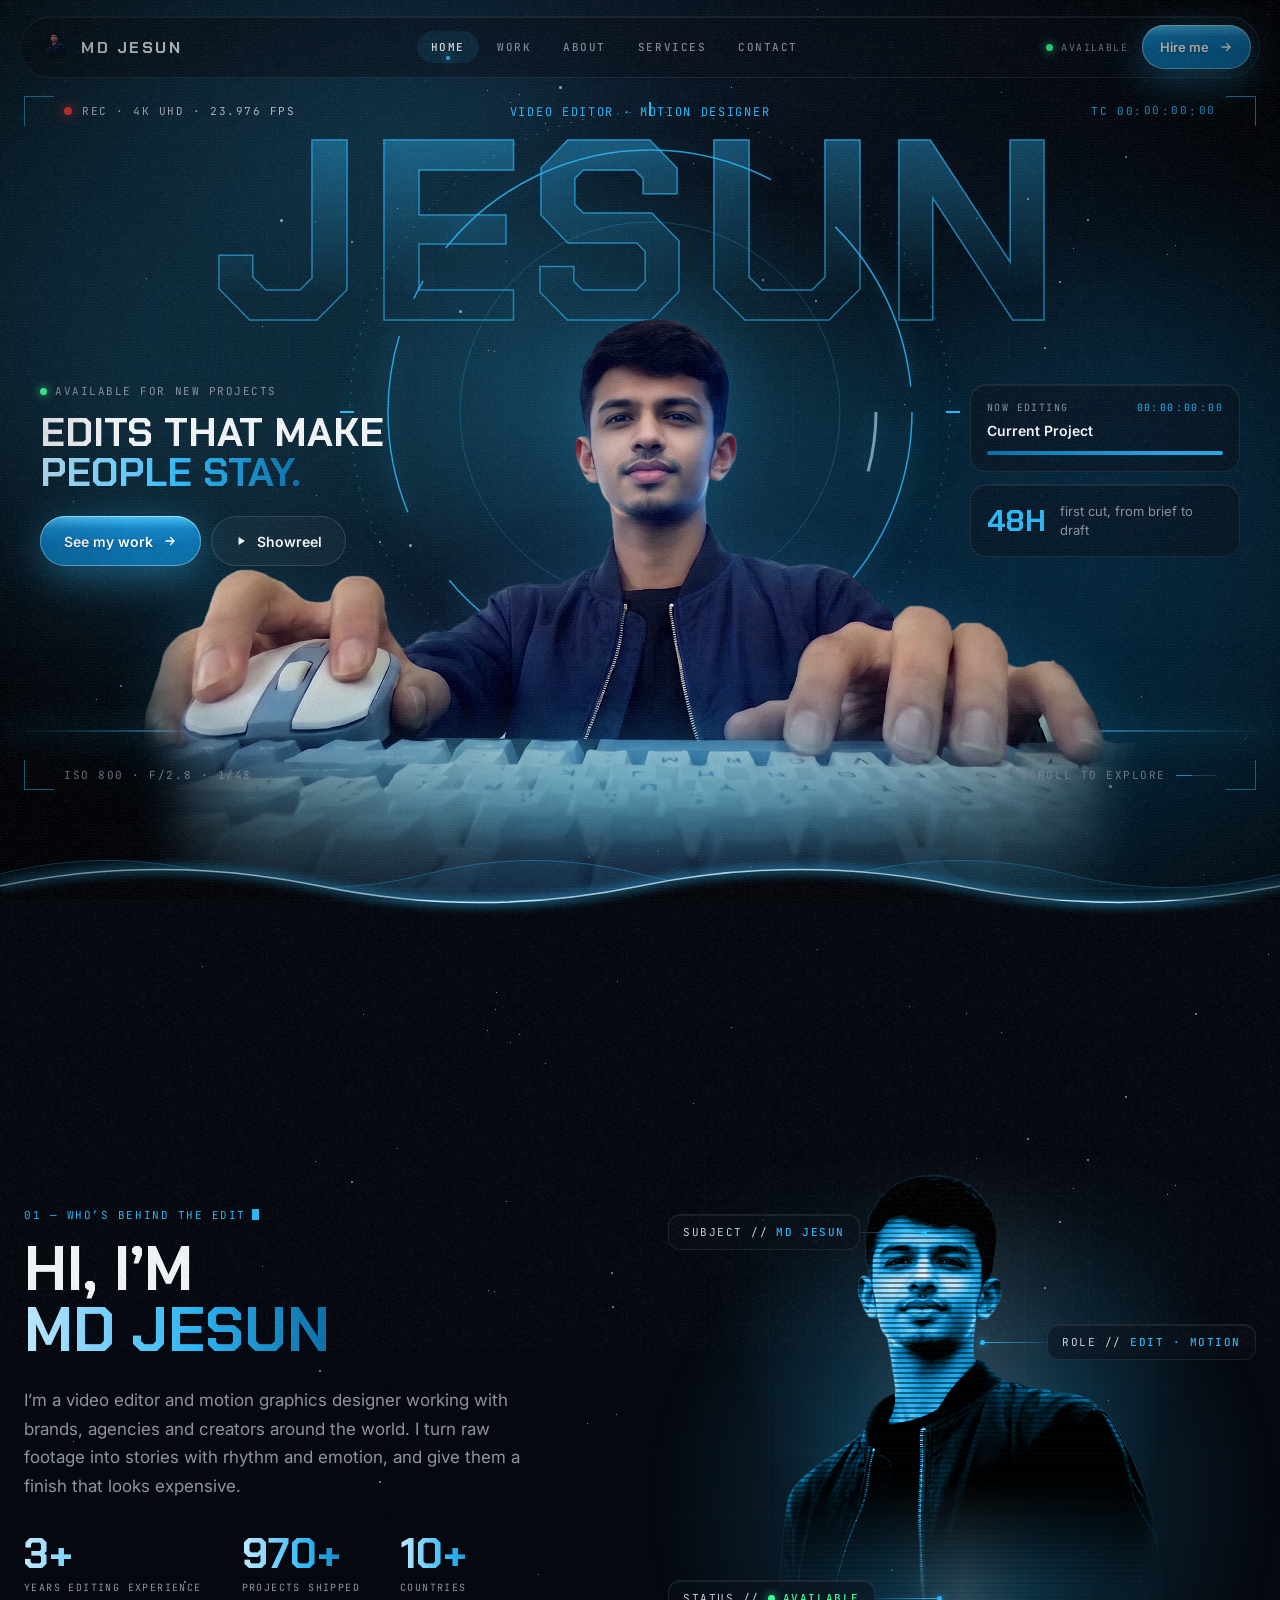
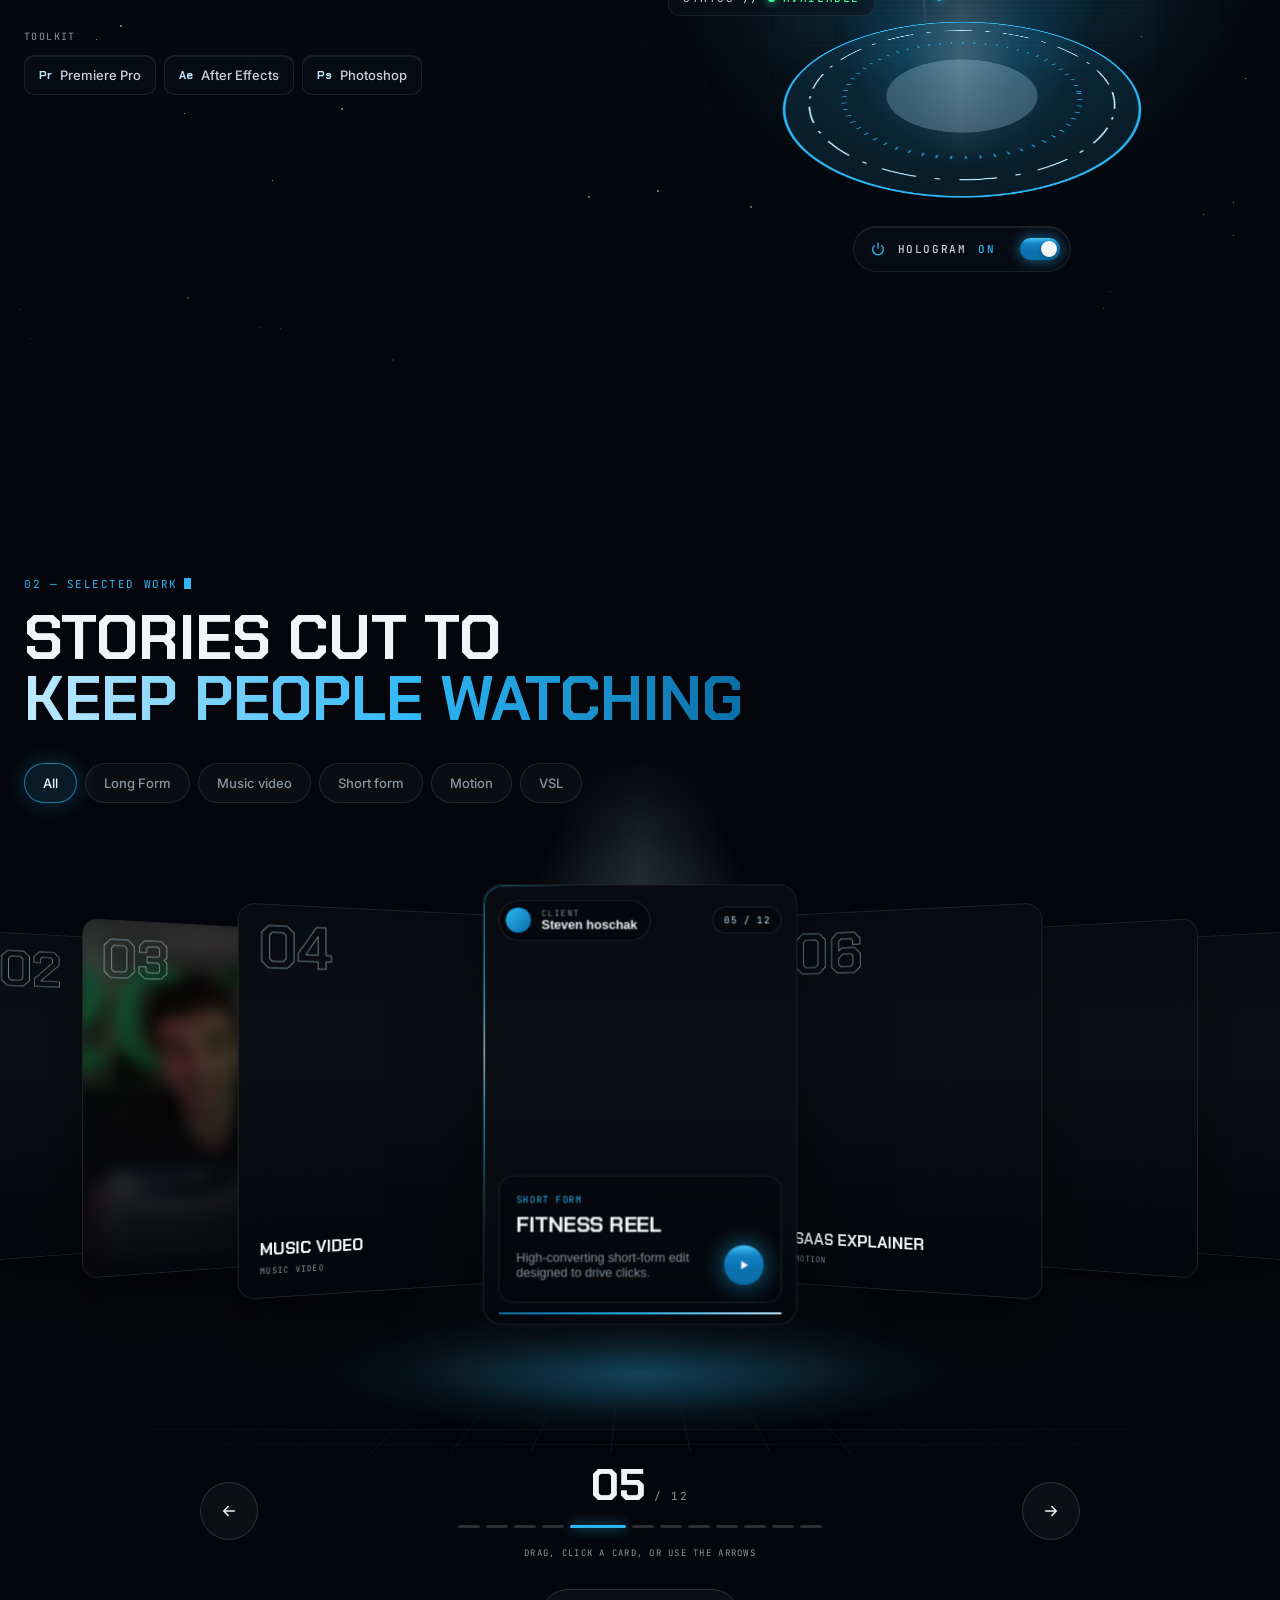
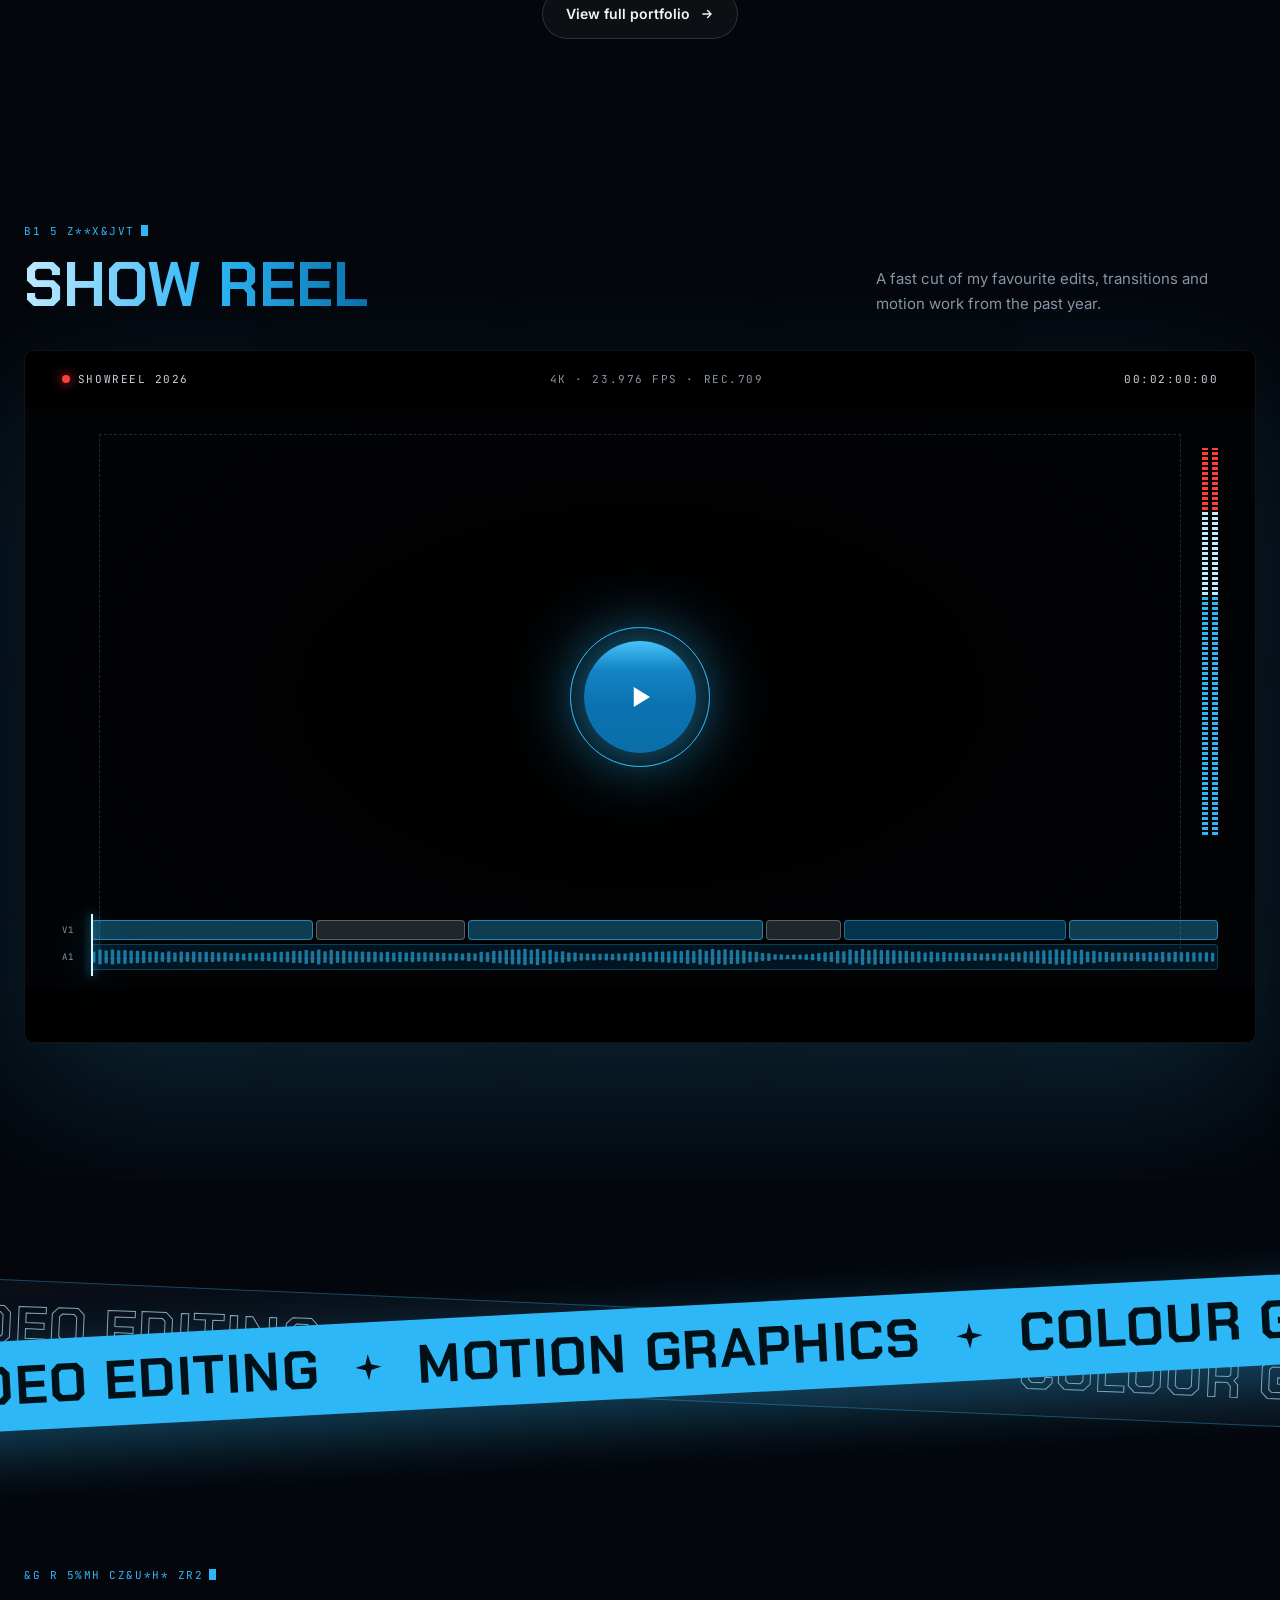
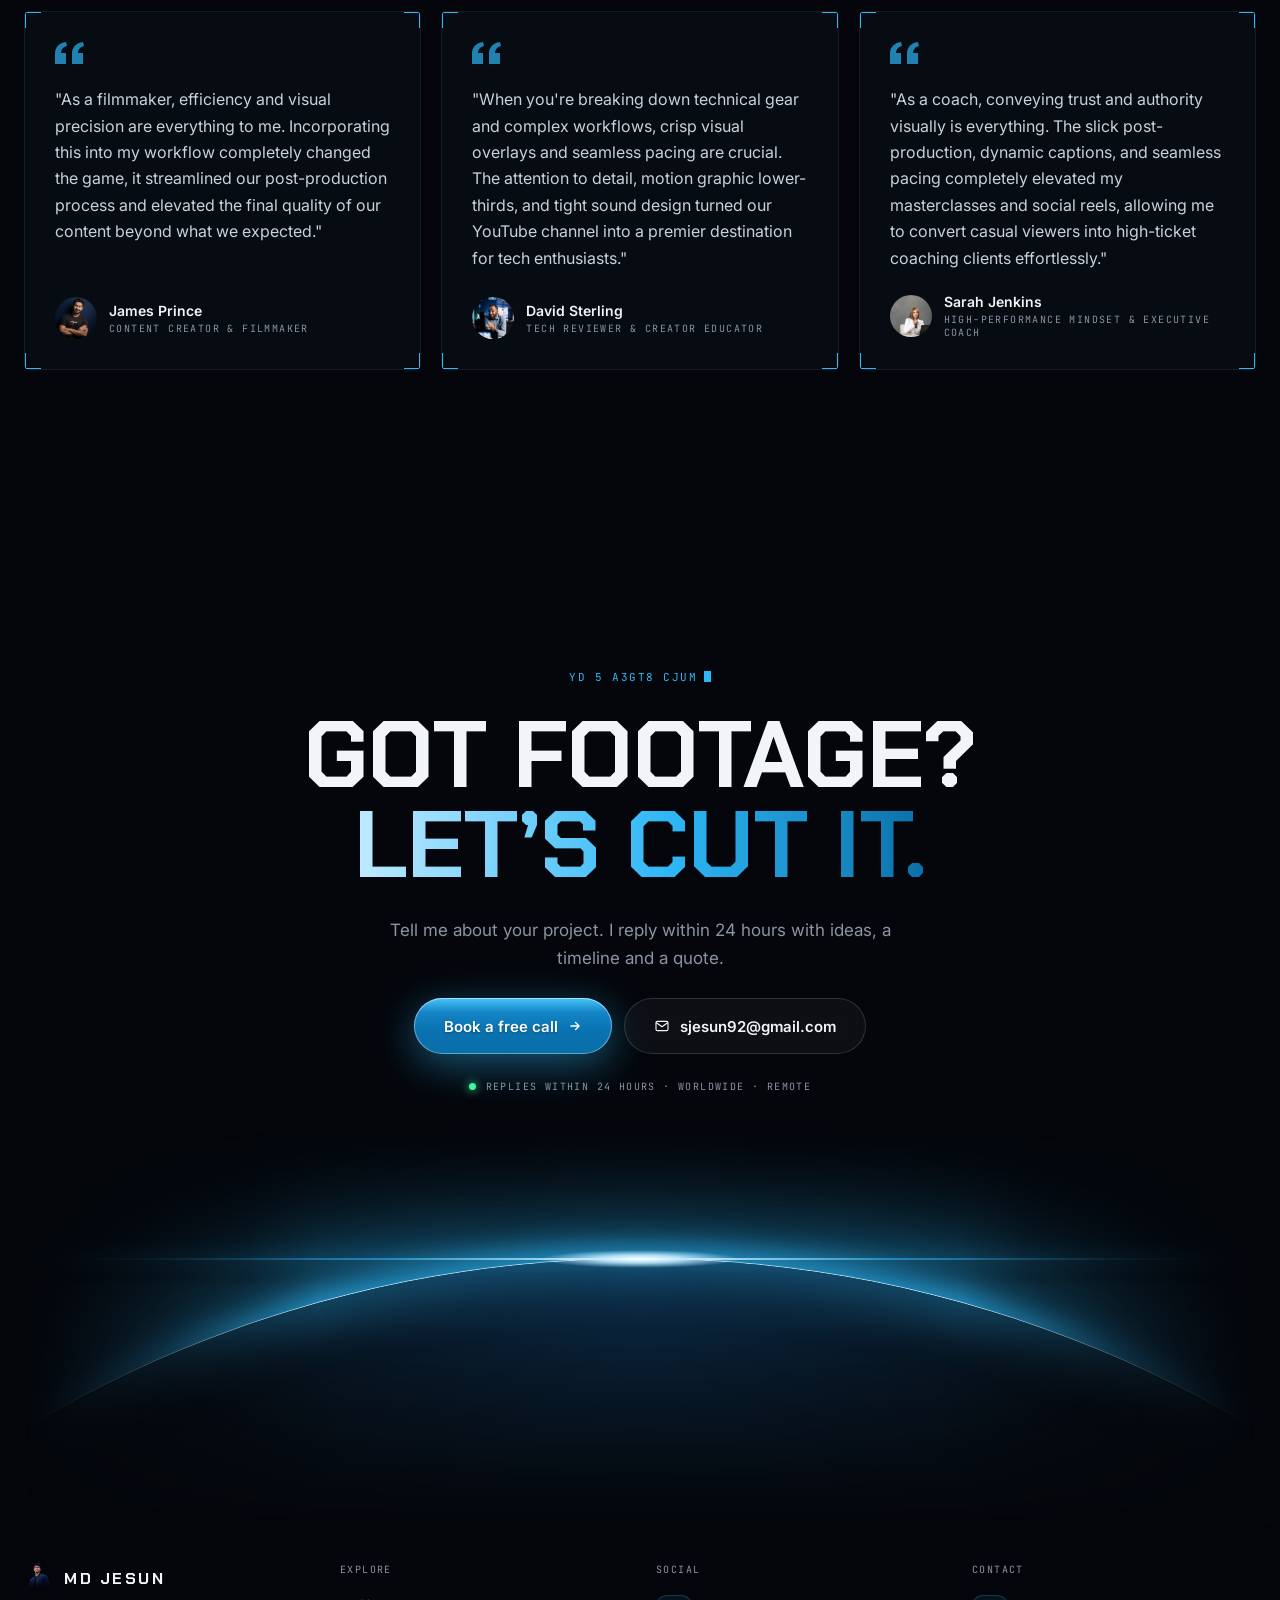
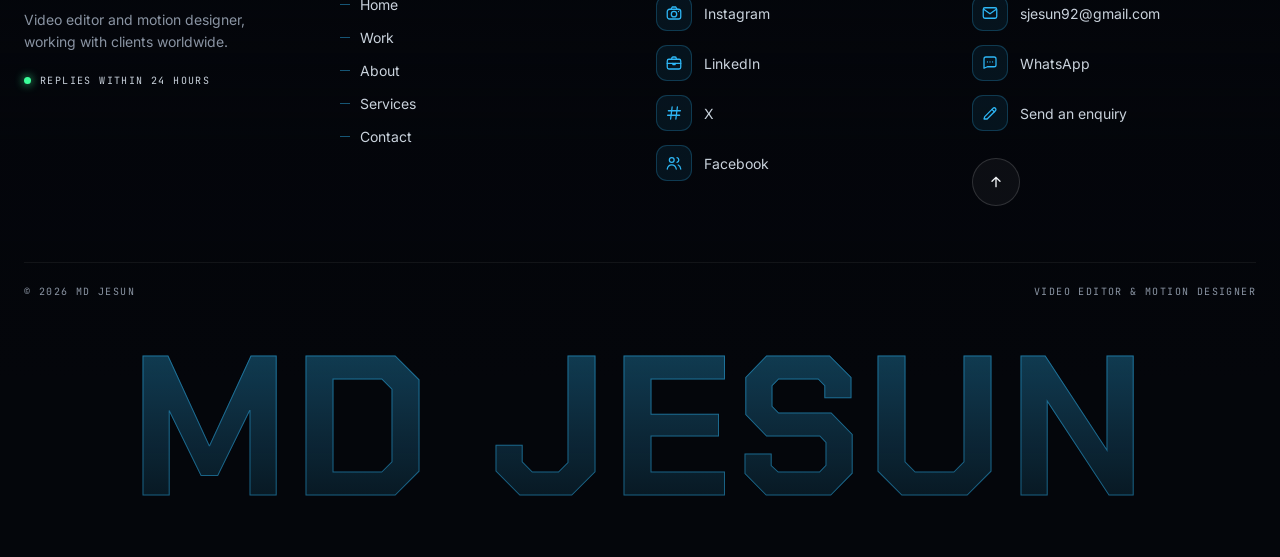
==== commit f78880d9: "Add files via upload" ====
--- a/index.html
+++ b/index.html
@@ -1,5 +1,4 @@
 <!doctype html>
-<!-- Static export of the MD Jesun website. Edit content in the Admin Panel (PHP version) and export again. -->
 <html lang="en" data-theme="midnight">
 <head>
 <meta charset="utf-8">
@@ -10,12 +9,13 @@
 <meta property="og:type" content="website">
 <meta property="og:title" content="MD Jesun — Video Editor &amp; Motion Designer">
 <meta property="og:description" content="MD Jesun is a video editor and motion graphics designer cutting commercials, YouTube content and brand films for clients worldwide.">
-<link rel="icon" href="assets/img/favicon.svg?v=1793977056">
+<meta property="og:image" content="https://mdjesun.vercel.app/assets/img/hero-jesun.webp">
+<link rel="icon" href="assets/img/favicon.svg?v=1794114159">
 <link rel="preconnect" href="https://fonts.googleapis.com">
 <link rel="preconnect" href="https://fonts.gstatic.com" crossorigin>
 <link href="https://fonts.googleapis.com/css2?family=Chakra+Petch:wght@500;600;700&amp;family=Inter:wght@400;500;600&amp;family=JetBrains+Mono:wght@400;500;600&amp;display=swap" rel="stylesheet">
-<link rel="stylesheet" href="assets/css/themes.css?v=1793976579">
-<link rel="stylesheet" href="assets/css/style.css?v=1794069111">
+<link rel="stylesheet" href="assets/css/themes.css?v=1794114159">
+<link rel="stylesheet" href="assets/css/style.css?v=1794114159">
 <style>@view-transition{navigation:auto}</style>
 <script>try{if(sessionStorage.getItem('mdj-intro')){document.documentElement.classList.add('no-intro')}else{sessionStorage.setItem('mdj-intro','1')}}catch(e){}</script>
 </head>
@@ -48,29 +48,29 @@
 </div>
 <header class="nav-wrap">
 <nav class="nav glass" aria-label="Main">
-<a class="brand" href="/" aria-label="MD Jesun, home">
-<img class="brand-logo" src="uploads/holo-jesun-20261107-160005-092f34.webp?v=1794075524" alt="" width="30" height="30"><span class="display" style="font-weight: 700; font-size: 16px; letter-spacing: .16em">MD Jesun</span>
+<a class="brand" href="index.html" aria-label="MD Jesun, home">
+<img class="brand-logo" src="uploads/holo-jesun-20261107-160005-092f34.webp?v=1794114159" alt="" width="30" height="30"><span class="display" style="font-weight: 700; font-size: 16px; letter-spacing: .16em">MD Jesun</span>
 </a>
 <div class="navlinks">
-<a class="navlink active" href="/" aria-current="page">Home</a>
-<a class="navlink" href="/portfolio">Work</a>
-<a class="navlink" href="/about">About</a>
-<a class="navlink" href="/services">Services</a>
-<a class="navlink" href="/contact">Contact</a>
+<a class="navlink active" href="index.html" aria-current="page">Home</a>
+<a class="navlink" href="portfolio.html">Work</a>
+<a class="navlink" href="about.html">About</a>
+<a class="navlink" href="services.html">Services</a>
+<a class="navlink" href="contact.html">Contact</a>
 </div>
 <div class="nav-right">
 <span class="avail mono"><span class="gdot"></span>Available</span>
-<a class="btn btn-primary btn-sm" href="/contact" data-magnet="1">Hire me<svg width="14" height="14" viewBox="0 0 24 24" fill="none" stroke="currentColor" stroke-width="2.2" stroke-linecap="round" aria-hidden="true"><path d="M5 12h14M13 6l6 6-6 6"></path></svg></a>
+<a class="btn btn-primary btn-sm" href="contact.html" data-magnet="1">Hire me<svg width="14" height="14" viewBox="0 0 24 24" fill="none" stroke="currentColor" stroke-width="2.2" stroke-linecap="round" aria-hidden="true"><path d="M5 12h14M13 6l6 6-6 6"></path></svg></a>
 <button class="menu-btn" id="menuBtn" type="button" aria-label="Menu" aria-expanded="false" aria-controls="mmenu"><svg width="18" height="18" viewBox="0 0 24 24" fill="none" stroke="currentColor" stroke-width="2" stroke-linecap="round" aria-hidden="true"><path d="M4 8h16M4 16h16"></path></svg></button>
 </div>
 </nav>
 <div class="mmenu glass" id="mmenu" hidden>
-<a class="mlink" href="/">Home</a>
-<a class="mlink" href="/portfolio">Work</a>
-<a class="mlink" href="/about">About</a>
-<a class="mlink" href="/services">Services</a>
-<a class="mlink" href="/contact">Contact</a>
-<a class="btn btn-primary" href="/contact">Hire me</a>
+<a class="mlink" href="index.html">Home</a>
+<a class="mlink" href="portfolio.html">Work</a>
+<a class="mlink" href="about.html">About</a>
+<a class="mlink" href="services.html">Services</a>
+<a class="mlink" href="contact.html">Contact</a>
+<a class="btn btn-primary" href="contact.html">Hire me</a>
 </div>
 </header>
 <main style="position: relative; z-index: 1">
@@ -90,14 +90,14 @@
 </svg>
 </div>
 <div class="par par-name">
-<div class="h-eyebrow mono"><span style="animation-timing-function: steps(33)">// Video editor · Motion designer</span></div>
+<div class="h-eyebrow mono"><span style="animation-timing-function: steps(30)">Video editor · Motion designer</span></div>
 <h1 class="giant" data-text="JESUN" aria-label="MD Jesun — Video editor &amp; motion designer">JESUN</h1>
 </div>
 <div class="par par-photo">
 <div class="hero-photo" style="--hero-mask: url('/assets/img/hero-jesun.webp')">
 <div class="ph-feather">
 <div class="ph-reveal">
-<img src="assets/img/hero-jesun.webp?v=1793977055" alt="MD Jesun">
+<img src="assets/img/hero-jesun.webp?v=1794114159" alt="MD Jesun">
 <div class="silo ph-tint"></div>
 <div class="silo ph-screen"></div>
 <div class="silo ph-sweep"></div>
@@ -140,7 +140,7 @@
 <div class="mono hero-tag"><span class="gdot"></span>Available for new projects</div>
 <p class="display hero-h"><span class="ln"><span class="d19">Edits that make</span></span><span class="ln"><span class="grad d21">people stay.</span></span></p>
 <div class="hero-cta">
-<a class="btn btn-primary" href="/portfolio" data-magnet="1">See my work<svg width="14" height="14" viewBox="0 0 24 24" fill="none" stroke="currentColor" stroke-width="2.2" stroke-linecap="round" aria-hidden="true"><path d="M5 12h14M13 6l6 6-6 6"></path></svg></a>
+<a class="btn btn-primary" href="portfolio.html" data-magnet="1">See my work<svg width="14" height="14" viewBox="0 0 24 24" fill="none" stroke="currentColor" stroke-width="2.2" stroke-linecap="round" aria-hidden="true"><path d="M5 12h14M13 6l6 6-6 6"></path></svg></a>
 <a class="btn btn-ghost" href="#showreel" data-cur="play" data-video="https://youtu.be/x6DI0gQvqek" data-video-title=" Show reel"><svg width="12" height="12" viewBox="0 0 24 24" aria-hidden="true"><path d="M7 4v16l13-8z" fill="currentColor"></path></svg>Showreel</a>
 </div>
 </div>
@@ -462,7 +462,7 @@
 <span class="tool glass rv"><b>Ae</b>After Effects</span>
 <span class="tool glass rv"><b>Ps</b>Photoshop</span>
 </div>
-<div class="rv" style="margin-top: 34px"><a class="btn btn-ghost" href="/about" data-magnet="1">More about me<svg width="14" height="14" viewBox="0 0 24 24" fill="none" stroke="currentColor" stroke-width="2.2" stroke-linecap="round" aria-hidden="true"><path d="M5 12h14M13 6l6 6-6 6"></path></svg></a></div>
+<div class="rv" style="margin-top: 34px"><a class="btn btn-ghost" href="about.html" data-magnet="1">More about me<svg width="14" height="14" viewBox="0 0 24 24" fill="none" stroke="currentColor" stroke-width="2.2" stroke-linecap="round" aria-hidden="true"><path d="M5 12h14M13 6l6 6-6 6"></path></svg></a></div>
 </div>
 
 <div class="holo-col">
@@ -474,7 +474,7 @@
 <div class="holo-wipe">
 <div class="holo-reveal">
 <div class="silo-h holo-occl"></div>
-<img src="assets/img/holo-jesun.webp?v=1793977055" alt="Hologram portrait of MD Jesun">
+<img loading="lazy" decoding="async" src="assets/img/holo-jesun.webp?v=1794114159" alt="Hologram portrait of MD Jesun">
 <div class="silo-h holo-tint"></div>
 <div class="silo-h holo-lines"></div>
 <div class="silo-h holo-sweep"></div>
@@ -530,8 +530,8 @@
 </div>
 <button class="cbtn" id="nextBtn" type="button" aria-label="Next project" data-magnet="1"><svg width="18" height="18" viewBox="0 0 24 24" fill="none" stroke="currentColor" stroke-width="2" stroke-linecap="round" aria-hidden="true"><path d="M5 12h14M13 6l6 6-6 6"></path></svg></button>
 </div>
-<script type="application/json" id="featured-data">[{"title":"Long video 1","cat":"Long Form","time":"","client":"James prince","result":"","video":"https://www.youtube.com/watch?v=mTCIVdjwXjQ\u0026t=18s","img":"uploads/mtcivdjwxjq-hd-20261107-151814-4f6ab2.jpg?v=1794075524"},{"title":"Long form video 2","cat":"Long Form","time":"","client":"Edwin Chan","result":"","video":"https://www.youtube.com/watch?v=hqBLatLzIGU","img":"uploads/screenshot-2026-11-07-at-3-48-54-am-20261107-151947-62a03a.png?v=1794075524"},{"title":"Long Form Video 3","cat":"Long Form","time":"","client":"","result":"","video":"https://youtu.be/RkA6tQUFDKw","img":"uploads/mq3-20261107-152027-31a8b2.webp?v=1794075524"},{"title":"Music Video","cat":"Music video","time":"","client":"Sunflowr music video","result":"Truned sunflower music into real visual","video":"https://youtu.be/Esx7agBVhfY","img":"uploads/screenshot-2026-11-07-at-3-30-42-am-20261107-152119-272076.png?v=1794075524"},{"title":"Fitness Reel","cat":"Short form","time":"","client":"Steven hoschak","result":"High-converting short-form edit designed to drive clicks.","video":"https://youtube.com/shorts/MitU7zMCU_s","img":"uploads/screenshot-2026-11-07-at-3-11-14-am-20261107-152211-6212c7.png?v=1794075524"},{"title":"SaaS Explainer","cat":"Motion","time":"","client":"Spotify","result":"Created a Spotify  SAAS video from my self","video":"https://youtu.be/N8hudzvf6kg","img":"uploads/screenshot-2026-11-07-at-3-14-30-am-20261107-152304-aa9426.png?v=1794075524"},{"title":"Reel 1","cat":"Short form","time":"01:05","client":"James prince","result":"[One-line result or brief]","video":"https://www.youtube.com/shorts/R9djHTT5dRw","img":"uploads/screenshot-2026-11-07-at-4-07-22-am-20261107-152356-c9d377.png?v=1794075524"},{"title":"Reel 2","cat":"Short form","time":"","client":"James prince","result":"","video":"https://www.youtube.com/shorts/OdXhrWCMAVY","img":"uploads/screenshot-2026-11-07-at-4-01-21-am-20261107-152930-fe0904.png?v=1794075524"},{"title":"Reel 3","cat":"Short form","time":"","client":"James prince","result":"","video":"https://youtube.com/shorts/MitU7zMCU_s","img":"uploads/screenshot-2026-11-07-at-4-04-42-am-20261107-153021-aee922.png?v=1794075524"},{"title":"Reel 4","cat":"Short form","time":"","client":"","result":"","video":"https://youtube.com/shorts/x6XOaHf94sg?feature=share","img":"uploads/screenshot-2026-11-07-at-3-57-32-am-20261107-153056-ed4e39.png?v=1794075524"},{"title":"Real estate","cat":"Short form","time":"","client":"","result":"","video":"https://youtube.com/shorts/2OKa1pWIzXM?feature=share","img":"uploads/screenshot-2026-11-07-at-4-15-24-am-20261107-152706-90aa7e.png?v=1794075524"},{"title":"VSL","cat":"VSL","time":"","client":"","result":"","video":"https://youtu.be/FBS-UOhNsPw","img":"uploads/screenshot-2026-11-07-at-3-50-12-am-20261107-153141-34a953.png?v=1794075524"}]</script>
-<div class="more-row rv"><a class="btn btn-ghost" href="/portfolio" data-magnet="1">View full portfolio<svg width="14" height="14" viewBox="0 0 24 24" fill="none" stroke="currentColor" stroke-width="2.2" stroke-linecap="round" aria-hidden="true"><path d="M5 12h14M13 6l6 6-6 6"></path></svg></a></div>
+<script type="application/json" id="featured-data">[{"title":"Long video 1","cat":"Long Form","time":"","client":"James prince","result":"","video":"https://www.youtube.com/watch?v=mTCIVdjwXjQ\u0026t=18s","img":"uploads/mtcivdjwxjq-hd-20261107-151814-4f6ab2.webp?v=1794114159"},{"title":"Long form video 2","cat":"Long Form","time":"","client":"Edwin Chan","result":"","video":"https://www.youtube.com/watch?v=hqBLatLzIGU","img":"uploads/screenshot-2026-11-07-at-3-48-54-am-20261107-151947-62a03a.webp?v=1794114159"},{"title":"Long Form Video 3","cat":"Long Form","time":"","client":"","result":"","video":"https://youtu.be/RkA6tQUFDKw","img":"uploads/mq3-20261107-152027-31a8b2.webp?v=1794114159"},{"title":"Music Video","cat":"Music video","time":"","client":"Sunflowr music video","result":"Truned sunflower music into real visual","video":"https://youtu.be/Esx7agBVhfY","img":"uploads/screenshot-2026-11-07-at-3-30-42-am-20261107-152119-272076.webp?v=1794114159"},{"title":"Fitness Reel","cat":"Short form","time":"","client":"Steven hoschak","result":"High-converting short-form edit designed to drive clicks.","video":"https://youtube.com/shorts/-g1W736Slz4","img":"uploads/screenshot-2026-11-07-at-3-11-14-am-20261108-044457-5d72fe.webp?v=1794114159"},{"title":"SaaS Explainer","cat":"Motion","time":"","client":"Spotify","result":"Created a Spotify  SAAS video from my self","video":"https://youtu.be/N8hudzvf6kg","img":"uploads/screenshot-2026-11-07-at-3-14-30-am-20261107-152304-aa9426.webp?v=1794114159"},{"title":"Reel 1","cat":"Short form","time":"01:05","client":"James prince","result":"","video":"https://www.youtube.com/shorts/R9djHTT5dRw","img":"uploads/screenshot-2026-11-07-at-4-07-22-am-20261107-152356-c9d377.webp?v=1794114159"},{"title":"Reel 2","cat":"Short form","time":"","client":"James prince","result":"","video":"https://www.youtube.com/shorts/OdXhrWCMAVY","img":"uploads/screenshot-2026-11-07-at-4-01-21-am-20261107-152930-fe0904.webp?v=1794114159"},{"title":"Reel 3","cat":"Short form","time":"","client":"James prince","result":"","video":"https://youtube.com/shorts/MitU7zMCU_s","img":"uploads/screenshot-2026-11-07-at-4-04-42-am-20261107-153021-aee922.webp?v=1794114159"},{"title":"Reel 4","cat":"Short form","time":"","client":"","result":"","video":"https://youtube.com/shorts/x6XOaHf94sg?feature=share","img":"uploads/screenshot-2026-11-07-at-3-57-32-am-20261107-153056-ed4e39.webp?v=1794114159"},{"title":"Real estate","cat":"Short form","time":"","client":"","result":"","video":"https://youtube.com/shorts/2OKa1pWIzXM?feature=share","img":"uploads/screenshot-2026-11-07-at-4-15-24-am-20261107-152706-90aa7e.webp?v=1794114159"},{"title":"VSL","cat":"VSL","time":"","client":"","result":"","video":"https://youtu.be/FBS-UOhNsPw","img":"uploads/screenshot-2026-11-07-at-3-50-12-am-20261107-153141-34a953.webp?v=1794114159"}]</script>
+<div class="more-row rv"><a class="btn btn-ghost" href="portfolio.html" data-magnet="1">View full portfolio<svg width="14" height="14" viewBox="0 0 24 24" fill="none" stroke="currentColor" stroke-width="2.2" stroke-linecap="round" aria-hidden="true"><path d="M5 12h14M13 6l6 6-6 6"></path></svg></a></div>
 </section>
 <section id="showreel" class="reel sec" data-sec="reel" data-chapter="03 — Showreel">
 <div class="wrap">
@@ -541,7 +541,7 @@
 <p class="rv">A fast cut of my favourite edits, transitions and motion work from the past year.</p>
 </div>
 <div class="reel-frame rv rv-wipe" data-cur="play" data-video="https://youtu.be/x6DI0gQvqek" data-video-title=" Show reel">
-<img class="reel-img" src="uploads/screenshot-2026-11-07-at-9-43-59-pm-20261107-154421-24e2cb.png?v=1794075524" alt="Showreel cover">
+<img loading="lazy" decoding="async" class="reel-img" src="uploads/screenshot-2026-11-07-at-9-43-59-pm-20261107-154421-24e2cb.webp?v=1794114159" alt="Showreel cover">
 <div class="reel-shade"></div>
 <div class="reel-safe"></div>
 <div class="lb lb-top"></div>
@@ -564,14 +564,14 @@
 <section id="testimonials" class="quotes sec" data-sec="quotes" data-chapter="04 — What clients say">
 <div class="wrap">
 <div class="mono eyebrow tw" data-scr="1" style="--n:21">04 — What clients say</div><div class="q-grid">
-<figure class="q hud rv rv-card"><svg width="30" height="22" viewBox="0 0 30 22" aria-hidden="true"><path d="M0 22V12C0 5 4 1 11 0l1 4C8 5 6 8 6 11h5v11zm17 0V12c0-7 4-11 11-12l1 4c-4 1-6 4-6 7h5v11z" style="fill: rgb(var(--b))" opacity=".7"></path></svg><blockquote>&quot;As a filmmaker, efficiency and visual precision are everything to me. Incorporating this into my workflow completely changed the game, it streamlined our post-production process and elevated the final quality of our content beyond what we expected.&quot;</blockquote><figcaption><img class="q-av" src="uploads/channels4-profile-20261107-154819-477850.jpg?v=1794075524" alt="" style="object-fit: cover"><span><span class="q-n">James Prince</span><span class="mono q-r">Content creators &amp; filmmaker</span></span></figcaption></figure><figure class="q hud rv rv-card"><svg width="30" height="22" viewBox="0 0 30 22" aria-hidden="true"><path d="M0 22V12C0 5 4 1 11 0l1 4C8 5 6 8 6 11h5v11zm17 0V12c0-7 4-11 11-12l1 4c-4 1-6 4-6 7h5v11z" style="fill: rgb(var(--b))" opacity=".7"></path></svg><blockquote>&quot;When you&#039;re breaking down technical gear and complex workflows, crisp visual overlays and seamless pacing are crucial. The attention to detail, motion graphic lower-thirds, and tight sound design turned our YouTube channel into a premier destination for tech enthusiasts.&quot;</blockquote><figcaption><img class="q-av" src="uploads/images-20261107-155055-bc712f.jpg?v=1794075524" alt="" style="object-fit: cover"><span><span class="q-n">David Sterling</span><span class="mono q-r">Tech Reviewer &amp; Creator Educator</span></span></figcaption></figure><figure class="q hud rv rv-card"><svg width="30" height="22" viewBox="0 0 30 22" aria-hidden="true"><path d="M0 22V12C0 5 4 1 11 0l1 4C8 5 6 8 6 11h5v11zm17 0V12c0-7 4-11 11-12l1 4c-4 1-6 4-6 7h5v11z" style="fill: rgb(var(--b))" opacity=".7"></path></svg><blockquote>&quot;As a coach, conveying trust and authority visually is everything. The slick post-production, dynamic captions, and seamless pacing completely elevated my masterclasses and social reels, allowing me to convert casual viewers into high-ticket coaching clients effortlessly.&quot;</blockquote><figcaption><img class="q-av" src="uploads/images-1-20261107-155127-62fa0e.jpg?v=1794075524" alt="" style="object-fit: cover"><span><span class="q-n">Sarah Jenkins</span><span class="mono q-r">High-Performance Mindset &amp; Executive Coach</span></span></figcaption></figure></div>
+<figure class="q hud rv rv-card"><svg width="30" height="22" viewBox="0 0 30 22" aria-hidden="true"><path d="M0 22V12C0 5 4 1 11 0l1 4C8 5 6 8 6 11h5v11zm17 0V12c0-7 4-11 11-12l1 4c-4 1-6 4-6 7h5v11z" style="fill: rgb(var(--b))" opacity=".7"></path></svg><blockquote>&quot;As a filmmaker, efficiency and visual precision are everything to me. Incorporating this into my workflow completely changed the game, it streamlined our post-production process and elevated the final quality of our content beyond what we expected.&quot;</blockquote><figcaption><img loading="lazy" decoding="async" class="q-av" src="uploads/channels4-profile-20261107-154819-477850.jpg?v=1794114159" alt="" style="object-fit: cover"><span><span class="q-n">James Prince</span><span class="mono q-r">Content creator &amp; filmmaker</span></span></figcaption></figure><figure class="q hud rv rv-card"><svg width="30" height="22" viewBox="0 0 30 22" aria-hidden="true"><path d="M0 22V12C0 5 4 1 11 0l1 4C8 5 6 8 6 11h5v11zm17 0V12c0-7 4-11 11-12l1 4c-4 1-6 4-6 7h5v11z" style="fill: rgb(var(--b))" opacity=".7"></path></svg><blockquote>&quot;When you&#039;re breaking down technical gear and complex workflows, crisp visual overlays and seamless pacing are crucial. The attention to detail, motion graphic lower-thirds, and tight sound design turned our YouTube channel into a premier destination for tech enthusiasts.&quot;</blockquote><figcaption><img loading="lazy" decoding="async" class="q-av" src="uploads/images-20261107-155055-bc712f.jpg?v=1794114159" alt="" style="object-fit: cover"><span><span class="q-n">David Sterling</span><span class="mono q-r">Tech Reviewer &amp; Creator Educator</span></span></figcaption></figure><figure class="q hud rv rv-card"><svg width="30" height="22" viewBox="0 0 30 22" aria-hidden="true"><path d="M0 22V12C0 5 4 1 11 0l1 4C8 5 6 8 6 11h5v11zm17 0V12c0-7 4-11 11-12l1 4c-4 1-6 4-6 7h5v11z" style="fill: rgb(var(--b))" opacity=".7"></path></svg><blockquote>&quot;As a coach, conveying trust and authority visually is everything. The slick post-production, dynamic captions, and seamless pacing completely elevated my masterclasses and social reels, allowing me to convert casual viewers into high-ticket coaching clients effortlessly.&quot;</blockquote><figcaption><img loading="lazy" decoding="async" class="q-av" src="uploads/images-1-20261107-155127-62fa0e.jpg?v=1794114159" alt="" style="object-fit: cover"><span><span class="q-n">Sarah Jenkins</span><span class="mono q-r">High-Performance Mindset &amp; Executive Coach</span></span></figcaption></figure></div>
 </div>
 </section>
 <section id="cta" class="contact sec" data-sec="contact" data-chapter="05 — Let’s talk">
 <div class="cta-inner">
 <div class="mono eyebrow tw" data-scr="1" style="--n:15">05 — Let’s talk</div><h2 class="display cta-h rv-t"><span class="ln"><span>Got footage?</span></span><span class="ln"><span class="grad">Let’s cut it.</span></span></h2><p class="cta-p rv">Tell me about your project. I reply within 24 hours with ideas, a timeline and a quote.</p>
 <div class="cta-btns rv">
-<a class="btn btn-primary" href="/contact" data-magnet="1">Book a free call<svg width="14" height="14" viewBox="0 0 24 24" fill="none" stroke="currentColor" stroke-width="2.2" stroke-linecap="round" aria-hidden="true"><path d="M5 12h14M13 6l6 6-6 6"></path></svg></a>
+<a class="btn btn-primary" href="contact.html" data-magnet="1">Book a free call<svg width="14" height="14" viewBox="0 0 24 24" fill="none" stroke="currentColor" stroke-width="2.2" stroke-linecap="round" aria-hidden="true"><path d="M5 12h14M13 6l6 6-6 6"></path></svg></a>
 <a class="btn btn-ghost" href="mailto:sjesun92@gmail.com" data-magnet="1"><svg width="16" height="16" viewBox="0 0 24 24" fill="none" stroke="currentColor" stroke-width="1.7" stroke-linecap="round" stroke-linejoin="round" aria-hidden="true"><rect x="3" y="5" width="18" height="14" rx="2.2"></rect><path d="m3.6 7 8.4 6 8.4-6"></path></svg>sjesun92@gmail.com</a></div>
 <div class="mono cta-note rv"><span class="gdot"></span>Replies within 24 hours · Worldwide · Remote</div>
 </div>
@@ -580,16 +580,16 @@
 <footer class="footer sec" data-sec="footer">
 <div class="foot-top">
 <div class="rv">
-<a class="brand" href="/" aria-label="MD Jesun, home"><img class="brand-logo" src="uploads/holo-jesun-20261107-160005-092f34.webp?v=1794075524" alt="" width="30" height="30"><span class="display" style="font-weight: 700; font-size: 16px; letter-spacing: .16em">MD Jesun</span></a>
+<a class="brand" href="index.html" aria-label="MD Jesun, home"><img class="brand-logo" src="uploads/holo-jesun-20261107-160005-092f34.webp?v=1794114159" alt="" width="30" height="30"><span class="display" style="font-weight: 700; font-size: 16px; letter-spacing: .16em">MD Jesun</span></a>
 <p class="foot-about">Video editor and motion designer, working with clients worldwide.</p>
 <div class="foot-status mono"><span class="gdot"></span>Replies within 24 hours</div>
 </div>
 <div class="rv"><div class="mono foot-h">Explore</div><div class="foot-links">
-<a class="flink fl-nav" href="/"><span class="fl-dash" aria-hidden="true"></span><span class="fl-t">Home</span></a><a class="flink fl-nav" href="/portfolio"><span class="fl-dash" aria-hidden="true"></span><span class="fl-t">Work</span></a><a class="flink fl-nav" href="/about"><span class="fl-dash" aria-hidden="true"></span><span class="fl-t">About</span></a><a class="flink fl-nav" href="/services"><span class="fl-dash" aria-hidden="true"></span><span class="fl-t">Services</span></a><a class="flink fl-nav" href="/contact"><span class="fl-dash" aria-hidden="true"></span><span class="fl-t">Contact</span></a></div></div>
+<a class="flink fl-nav" href="index.html"><span class="fl-dash" aria-hidden="true"></span><span class="fl-t">Home</span></a><a class="flink fl-nav" href="portfolio.html"><span class="fl-dash" aria-hidden="true"></span><span class="fl-t">Work</span></a><a class="flink fl-nav" href="about.html"><span class="fl-dash" aria-hidden="true"></span><span class="fl-t">About</span></a><a class="flink fl-nav" href="services.html"><span class="fl-dash" aria-hidden="true"></span><span class="fl-t">Services</span></a><a class="flink fl-nav" href="contact.html"><span class="fl-dash" aria-hidden="true"></span><span class="fl-t">Contact</span></a></div></div>
 <div class="rv"><div class="mono foot-h">Social</div><div class="foot-links">
 <a class="flink" href="https://www.instagram.com/jesun_video_edits/" target="_blank" rel="noopener" data-magnet="1"><span class="fl-ico"><svg width="18" height="18" viewBox="0 0 24 24" fill="none" stroke="currentColor" stroke-width="1.7" stroke-linecap="round" stroke-linejoin="round" aria-hidden="true"><rect x="3" y="7" width="18" height="13" rx="3"></rect><path d="M8 7l1.6-3h4.8L16 7"></path><circle cx="12" cy="13.5" r="3.6"></circle><path d="M18 10h.01"></path></svg></span><span class="fl-t">Instagram</span><svg class="fl-go" width="12" height="12" viewBox="0 0 24 24" fill="none" stroke="currentColor" stroke-width="2.2" stroke-linecap="round" aria-hidden="true"><path d="M7 17 17 7M9 7h8v8"></path></svg></a><a class="flink" href="https://www.linkedin.com/in/md-jesun-3a6312356/" target="_blank" rel="noopener" data-magnet="1"><span class="fl-ico"><svg width="18" height="18" viewBox="0 0 24 24" fill="none" stroke="currentColor" stroke-width="1.7" stroke-linecap="round" stroke-linejoin="round" aria-hidden="true"><rect x="3" y="7" width="18" height="13" rx="2.2"></rect><path d="M9 7V5.6A1.6 1.6 0 0 1 10.6 4h2.8A1.6 1.6 0 0 1 15 5.6V7M3 12.5h18"></path><path d="M10.5 12.5v1.6h3v-1.6"></path></svg></span><span class="fl-t">LinkedIn</span><svg class="fl-go" width="12" height="12" viewBox="0 0 24 24" fill="none" stroke="currentColor" stroke-width="2.2" stroke-linecap="round" aria-hidden="true"><path d="M7 17 17 7M9 7h8v8"></path></svg></a><a class="flink" href="https://x.com/MD_Jesun001" target="_blank" rel="noopener" data-magnet="1"><span class="fl-ico"><svg width="18" height="18" viewBox="0 0 24 24" fill="none" stroke="currentColor" stroke-width="1.7" stroke-linecap="round" stroke-linejoin="round" aria-hidden="true"><path d="M9.5 4 7.5 20M16.5 4l-2 16M4.5 9h16M3.5 15h16"></path></svg></span><span class="fl-t">X</span><svg class="fl-go" width="12" height="12" viewBox="0 0 24 24" fill="none" stroke="currentColor" stroke-width="2.2" stroke-linecap="round" aria-hidden="true"><path d="M7 17 17 7M9 7h8v8"></path></svg></a><a class="flink" href="https://www.facebook.com/profile.php?id=61558634671074" target="_blank" rel="noopener" data-magnet="1"><span class="fl-ico"><svg width="18" height="18" viewBox="0 0 24 24" fill="none" stroke="currentColor" stroke-width="1.7" stroke-linecap="round" stroke-linejoin="round" aria-hidden="true"><circle cx="9" cy="8" r="3.2"></circle><path d="M3 20c.6-3.6 3-5.6 6-5.6s5.4 2 6 5.6"></path><path d="M16 4.9a3.2 3.2 0 0 1 0 6.2M17.6 14.7c1.9.7 3 2.5 3.4 5.3"></path></svg></span><span class="fl-t">Facebook</span><svg class="fl-go" width="12" height="12" viewBox="0 0 24 24" fill="none" stroke="currentColor" stroke-width="2.2" stroke-linecap="round" aria-hidden="true"><path d="M7 17 17 7M9 7h8v8"></path></svg></a></div></div>
 <div class="rv"><div class="mono foot-h">Contact</div><div class="foot-links">
-<a class="flink" href="mailto:sjesun92@gmail.com" data-magnet="1"><span class="fl-ico"><svg width="18" height="18" viewBox="0 0 24 24" fill="none" stroke="currentColor" stroke-width="1.7" stroke-linecap="round" stroke-linejoin="round" aria-hidden="true"><rect x="3" y="5" width="18" height="14" rx="2.2"></rect><path d="m3.6 7 8.4 6 8.4-6"></path></svg></span><span class="fl-t">sjesun92@gmail.com</span></a><a class="flink" href="https://wa.me/8801813141875?text=Hi%20Jesun%2C%20I%20have%20a%20video%20project%20I%E2%80%99d%20like%20to%20talk%20about." target="_blank" rel="noopener" data-magnet="1"><span class="fl-ico"><svg width="18" height="18" viewBox="0 0 24 24" fill="none" stroke="currentColor" stroke-width="1.7" stroke-linecap="round" stroke-linejoin="round" aria-hidden="true"><path d="M4 19V6.5A2.5 2.5 0 0 1 6.5 4h11A2.5 2.5 0 0 1 20 6.5v8a2.5 2.5 0 0 1-2.5 2.5H8.5z"></path><path d="M8.6 10.6h.01M12 10.6h.01M15.4 10.6h.01"></path></svg></span><span class="fl-t">WhatsApp</span><svg class="fl-go" width="12" height="12" viewBox="0 0 24 24" fill="none" stroke="currentColor" stroke-width="2.2" stroke-linecap="round" aria-hidden="true"><path d="M7 17 17 7M9 7h8v8"></path></svg></a><a class="flink" href="/contact" data-magnet="1"><span class="fl-ico"><svg width="18" height="18" viewBox="0 0 24 24" fill="none" stroke="currentColor" stroke-width="1.7" stroke-linecap="round" stroke-linejoin="round" aria-hidden="true"><path d="M4 20h4.2L19.5 8.7a2.3 2.3 0 0 0-3.2-3.2L5 16.8z"></path><path d="m14.6 7.2 3.2 3.2"></path></svg></span><span class="fl-t">Send an enquiry</span></a>
+<a class="flink" href="mailto:sjesun92@gmail.com" data-magnet="1"><span class="fl-ico"><svg width="18" height="18" viewBox="0 0 24 24" fill="none" stroke="currentColor" stroke-width="1.7" stroke-linecap="round" stroke-linejoin="round" aria-hidden="true"><rect x="3" y="5" width="18" height="14" rx="2.2"></rect><path d="m3.6 7 8.4 6 8.4-6"></path></svg></span><span class="fl-t">sjesun92@gmail.com</span></a><a class="flink" href="https://wa.me/8801813141875?text=Hi%20Jesun%2C%20I%20have%20a%20video%20project%20I%E2%80%99d%20like%20to%20talk%20about." target="_blank" rel="noopener" data-magnet="1"><span class="fl-ico"><svg width="18" height="18" viewBox="0 0 24 24" fill="none" stroke="currentColor" stroke-width="1.7" stroke-linecap="round" stroke-linejoin="round" aria-hidden="true"><path d="M4 19V6.5A2.5 2.5 0 0 1 6.5 4h11A2.5 2.5 0 0 1 20 6.5v8a2.5 2.5 0 0 1-2.5 2.5H8.5z"></path><path d="M8.6 10.6h.01M12 10.6h.01M15.4 10.6h.01"></path></svg></span><span class="fl-t">WhatsApp</span><svg class="fl-go" width="12" height="12" viewBox="0 0 24 24" fill="none" stroke="currentColor" stroke-width="2.2" stroke-linecap="round" aria-hidden="true"><path d="M7 17 17 7M9 7h8v8"></path></svg></a><a class="flink" href="contact.html" data-magnet="1"><span class="fl-ico"><svg width="18" height="18" viewBox="0 0 24 24" fill="none" stroke="currentColor" stroke-width="1.7" stroke-linecap="round" stroke-linejoin="round" aria-hidden="true"><path d="M4 20h4.2L19.5 8.7a2.3 2.3 0 0 0-3.2-3.2L5 16.8z"></path><path d="m14.6 7.2 3.2 3.2"></path></svg></span><span class="fl-t">Send an enquiry</span></a>
 </div>
 <a class="totop" href="#top" aria-label="Back to top" data-magnet="1"><svg width="16" height="16" viewBox="0 0 24 24" fill="none" stroke="currentColor" stroke-width="2" stroke-linecap="round" aria-hidden="true"><path d="M12 19V5M6 11l6-6 6 6"></path></svg></a>
 </div>
@@ -604,6 +604,6 @@
 </div>
 </div>
 <script id="mdj-config" type="application/json">{"autoplay":true,"cursor":true,"timeline":true}</script>
-<script src="assets/js/main.js?v=1794068908"></script>
+<script src="assets/js/main.js?v=1794114159"></script>
 </body>
 </html>
--- a/assets/css/style.css
+++ b/assets/css/style.css
@@ -937,3 +937,47 @@
 @media (prefers-reduced-motion:reduce){
 .vc-ring,.vf-scan,.vc-rec i,.vf-rec i{animation:none}
 }
+
+/* ================= mobile performance fixes =================
+   iPhone Safari closed the tab ("A problem repeatedly occurred") because
+   several full-screen effects were animated at once. Each animated layer is
+   kept in GPU memory, and on a phone (3x pixel density) some of them were
+   hundreds of MB each. Desktop keeps every effect; touch screens and small
+   screens get still versions of the same look. */
+@media (hover:none), (max-width:900px) {
+  /* film grain: was a 200% x 200% screen layer moving 5 times a second */
+  .fx-grain{left:0;top:0;width:100%;height:100%;animation:none;opacity:.35}
+
+  /* aurora glows: blur(100px) on 700px circles, animated forever.
+     Same soft glow, drawn as gradients instead of a live blur */
+  .aur{filter:none;animation:none}
+  .aur1{background:radial-gradient(circle closest-side,rgb(var(--b)),transparent)}
+  .aur2{background:radial-gradient(circle closest-side,rgb(var(--deep)),transparent)}
+  .aur3{background:radial-gradient(circle closest-side,rgb(var(--acc2)),transparent)}
+
+  /* star fields: each one is ~2500 x 4000px of dots; moving them made huge
+     GPU layers (one per section). Keep the stars, stop them moving */
+  .stars{animation:none!important}
+  .stars::after{display:none}
+  .slide-bg .stars{display:none}
+  .bggrid{animation:none}
+
+  /* light sweeps that re-blend the photo every frame */
+  .ph-sweep,.holo-sweep,.vf-scan{animation:none;opacity:0}
+  .ph-screen{animation:none}
+
+  /* the 2400px planet on the contact page: show it in place, no slide-up */
+  .planet,.contact.on .planet{animation:none!important;transform:none!important}
+
+  /* frosted glass (backdrop blur) is very expensive on iOS: use solid tint */
+  .glass,.btn-ghost,.chip-c,.cf-info,.cbtn,.hero-left,.pc-chip,.vc-chip,.tlh-tag,.lbx{
+    -webkit-backdrop-filter:none!important;backdrop-filter:none!important}
+  .glass{background:rgb(var(--glass) / .92)}
+  .chip-c,.cf-info,.pc-chip,.vc-chip{background:rgb(var(--bg) / .88)}
+  .hero-left{background:rgb(var(--bg) / .9)}
+  .btn-ghost,.cbtn{background:rgba(255,255,255,.08)}
+  .lbx{background:rgb(var(--bg) / .96)}
+
+  /* soft glows that are re-drawn while animating */
+  .rings{filter:none}
+}
